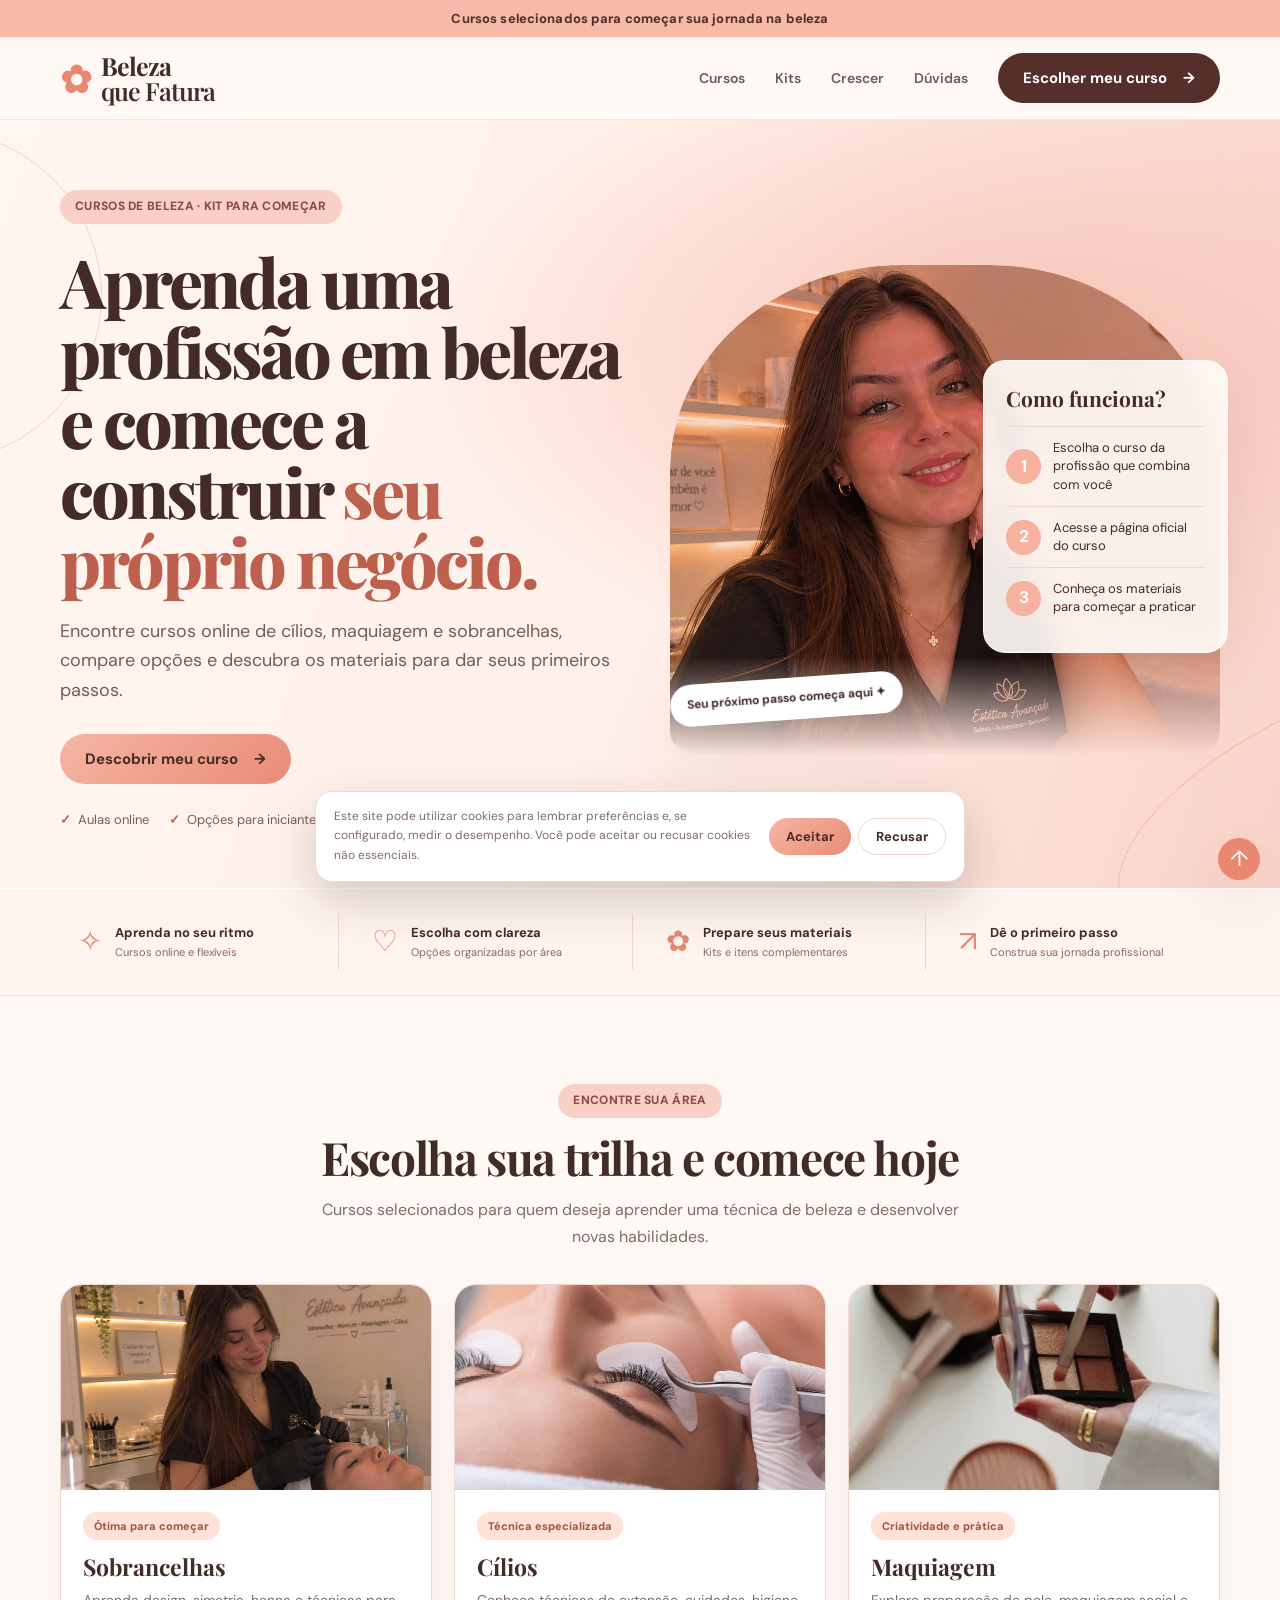
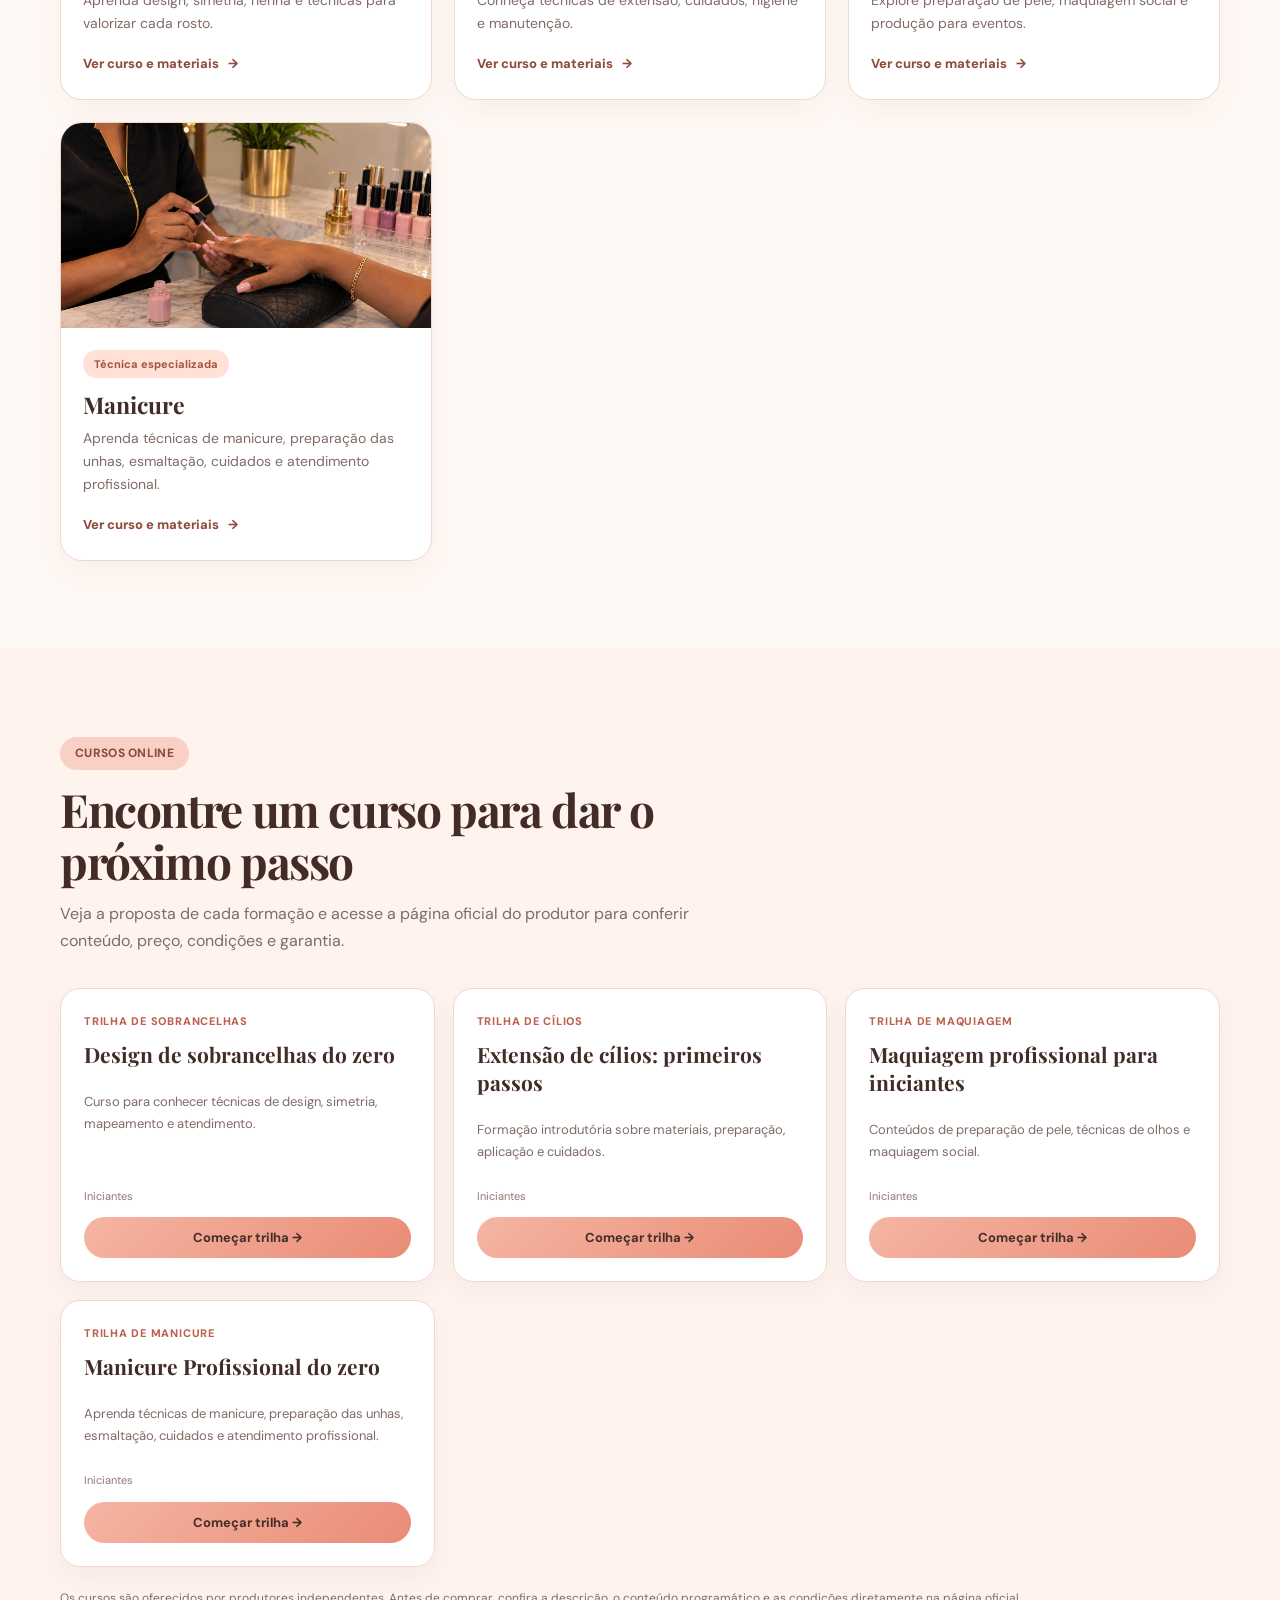
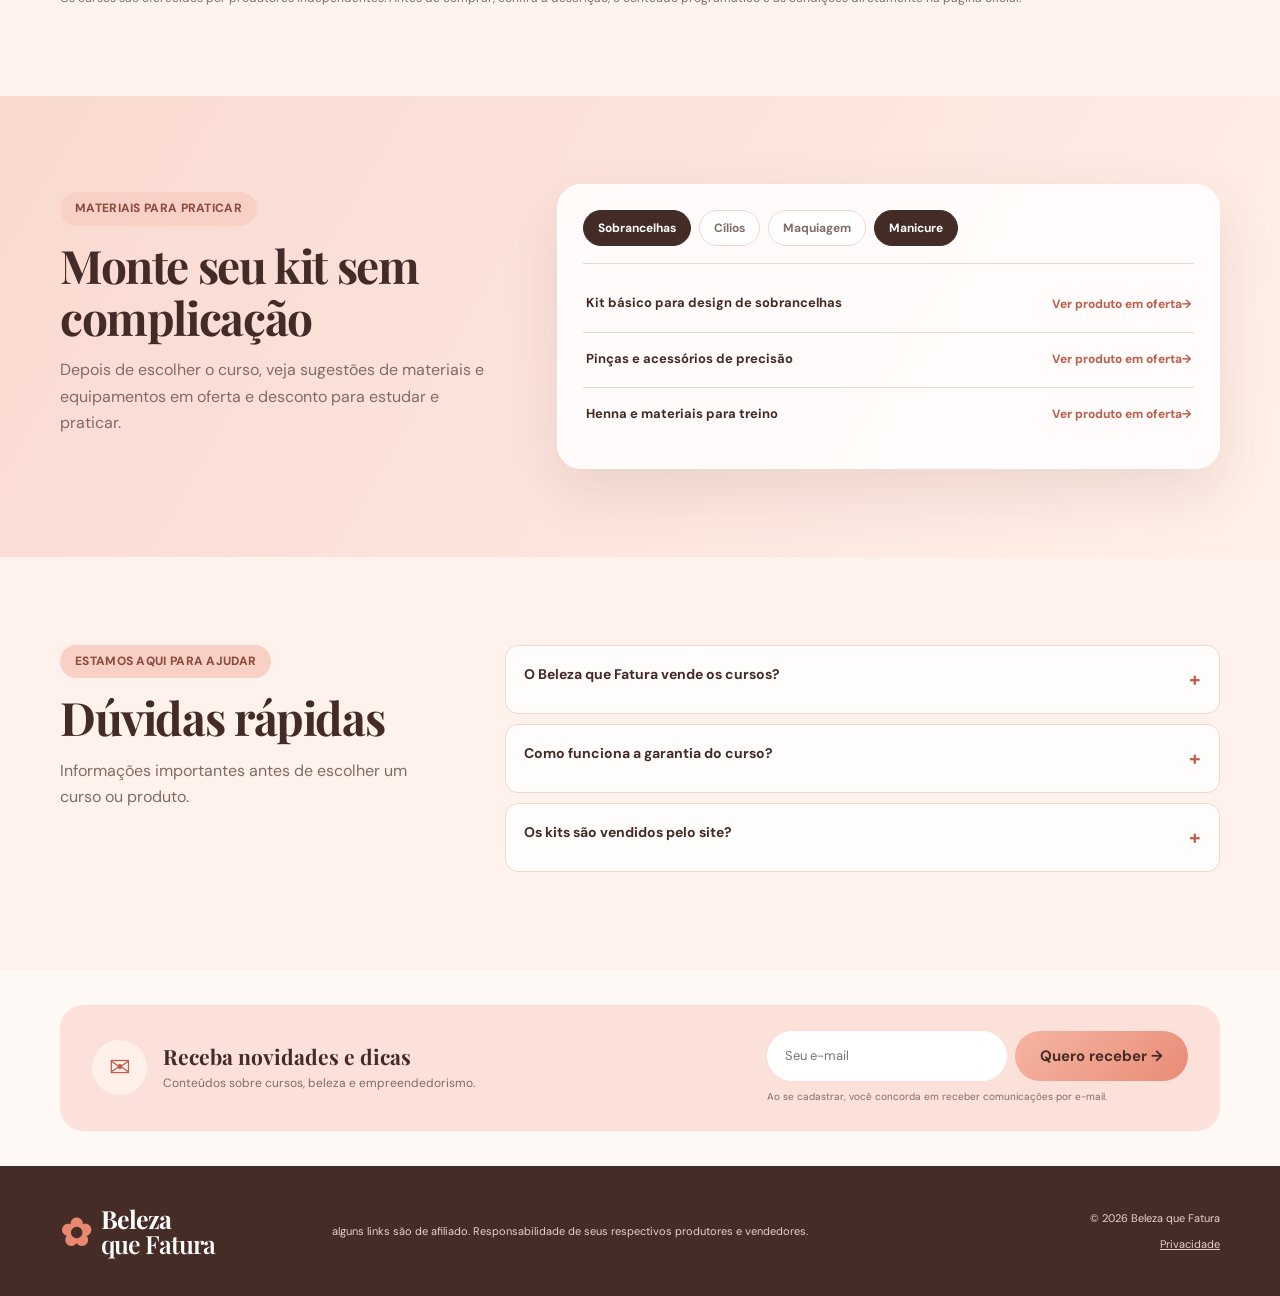
==== index.html @ 2ca70458 "add link kits" ====
<!DOCTYPE html>
<html lang="pt-BR">
<head>
  <meta charset="UTF-8">
  <meta name="viewport" content="width=device-width, initial-scale=1.0">
  <meta name="theme-color" content="#f8c4b5">
  <meta name="description" content="Encontre cursos de beleza para começar em cílios, maquiagem e sobrancelhas, além de kits e materiais para seus primeiros atendimentos.">
  <meta property="og:type" content="website">
  <meta property="og:title" content="Beleza que Fatura | Aprenda, pratique e comece">
  <meta property="og:description" content="Cursos de beleza selecionados e kits para dar os primeiros passos na profissão.">
  <title>Beleza que Fatura | Cursos e kits para começar</title>
  <link rel="preconnect" href="https://fonts.googleapis.com">
  <link rel="preconnect" href="https://fonts.gstatic.com" crossorigin>
  <link href="https://fonts.googleapis.com/css2?family=DM+Sans:wght@400;500;600;700;800&family=Playfair+Display:wght@600;700;800&display=swap" rel="stylesheet">
  <link rel="stylesheet" href="style.css">
</head>
<body>
  <a class="skip" href="#conteudo">Pular para o conteúdo</a>
  <div class="promo" id="promo">Cursos selecionados para começar sua jornada na beleza</div>

  <header class="header" id="header">
    <div class="container nav-wrap">
      <a class="brand" href="#inicio" aria-label="Beleza que Fatura - início">
        <span class="brand-mark" aria-hidden="true">✿</span>
        <span>Beleza <b>que Fatura</b></span>
      </a>
      <button class="menu-toggle" id="menuToggle" aria-expanded="false" aria-controls="nav" type="button">Menu</button>
      <nav class="nav" id="nav">
        <a href="#trilhas">Cursos</a>
        <a href="#kits">Kits</a>
        <a href="#crescer">Crescer</a>
        <a href="#faq">Dúvidas</a>
        <a class="button button-dark nav-cta" href="#trilhas">Escolher meu curso <span>→</span></a>
      </nav>
    </div>
  </header>

  <main id="conteudo">
    <section class="hero" id="inicio">
      <div class="hero-deco deco-one"></div><div class="hero-deco deco-two"></div>
      <div class="container hero-grid">
        <div class="hero-copy">
          <span class="eyebrow">Cursos de beleza · Kit para começar</span>
          <h1>Aprenda uma profissão em beleza e comece a construir <em>seu próprio negócio.</em></h1>
          <p class="hero-text">Encontre cursos online de cílios, maquiagem e sobrancelhas, compare opções e descubra os materiais para dar seus primeiros passos.</p>
          <div class="hero-actions"><a class="button button-primary" href="#trilhas">Descobrir meu curso <span>→</span></a></div>
          <ul class="hero-points"><li>Aulas online</li><li>Opções para iniciantes</li><li>Cursos e kits em um só lugar</li></ul>
        </div>
        <div class="hero-visual">
          <img src="img/model-marii.png" alt="Profissional de beleza segurando pincéis de maquiagem" class="hero-photo">
          <div class="how-card">
            <h2>Como funciona?</h2>
            <div class="how-row"><b>1</b><span>Escolha o curso da profissão que combina com você</span></div>
            <div class="how-row"><b>2</b><span>Acesse a página oficial do curso</span></div>
            <div class="how-row"><b>3</b><span>Conheça os materiais para começar a praticar</span></div>
          </div>
          <span class="floating-label">Seu próximo passo começa aqui ✦</span>
        </div>
      </div>
    </section>

    <section class="benefit-strip">
      <div class="container benefit-grid">
        <div><span class="benefit-icon">✧</span><p><b>Aprenda no seu ritmo</b><small>Cursos online e flexíveis</small></p></div>
        <div><span class="benefit-icon">♡</span><p><b>Escolha com clareza</b><small>Opções organizadas por área</small></p></div>
        <div><span class="benefit-icon">✿</span><p><b>Prepare seus materiais</b><small>Kits e itens complementares</small></p></div>
        <div><span class="benefit-icon">↗</span><p><b>Dê o primeiro passo</b><small>Construa sua jornada profissional</small></p></div>
      </div>
    </section>

    <section class="tracks section" id="trilhas">
      <div class="container">
        <div class="section-heading centered"><span class="eyebrow">Encontre sua área</span><h2>Escolha sua trilha e comece hoje</h2><p>Cursos selecionados para quem deseja aprender uma técnica de beleza e desenvolver novas habilidades.</p></div>
        <div class="track-grid">
          <article class="track-card"><img src="img/marisobran.png" alt="Detalhe de sobrancelha bem definida"><div class="track-content"><span class="tag">Ótima para começar</span><h3>Sobrancelhas</h3><p>Aprenda design, simetria, henna e técnicas para valorizar cada rosto.</p><a href="#curso-sobrancelhas" class="text-link">Ver curso e materiais <span>→</span></a></div></article>
          <article class="track-card"><img src="img/cilioss.jpg" alt="Detalhe de cílios com extensão"><div class="track-content"><span class="tag">Técnica especializada</span><h3>Cílios</h3><p>Conheça técnicas de extensão, cuidados, higiene e manutenção.</p><a href="#curso-cilios" class="text-link">Ver curso e materiais <span>→</span></a></div></article>
          <article class="track-card"><img src="img/makeup.jpg" alt="Pincel de maquiagem em uso"><div class="track-content"><span class="tag">Criatividade e prática</span><h3>Maquiagem</h3><p>Explore preparação de pele, maquiagem social e produção para eventos.</p><a href="#curso-maquiagem" class="text-link">Ver curso e materiais <span>→</span></a></div></article>
          <article class="track-card"><img src="img/manicure.png" alt="Detalhe de unha com esmalte"><div class="track-content"><span class="tag">Técnica especializada</span><h3>Manicure</h3><p>Aprenda técnicas de manicure, preparação das unhas, esmaltação, cuidados e atendimento profissional.</p><a href="#curso-manicure" class="text-link">Ver curso e materiais <span>→</span></a></div></article>
        </div>
      </div>
    </section>

    <section class="courses section" id="cursos-recomendados">
      <div class="container">
        <div class="section-heading"><span class="eyebrow">Cursos online</span><h2>Encontre um curso para dar o próximo passo</h2><p>Veja a proposta de cada formação e acesse a página oficial do produtor para conferir conteúdo, preço, condições e garantia.</p></div>
        <div class="course-list" id="courseList"></div>
        <p class="disclaimer">Os cursos são oferecidos por produtores independentes. Antes de comprar, confira a descrição, o conteúdo programático e as condições diretamente na página oficial.</p>
      </div>
    </section>

    <section class="kits section" id="kits">
      <div class="container kits-layout">
        <div class="kits-intro"><span class="eyebrow">Materiais para praticar</span><h2>Monte seu kit sem complicação</h2><p>Depois de escolher o curso, veja sugestões de materiais e equipamentos em oferta e desconto para estudar e praticar.</p><div class="store-pills"></div></div>
        <div class="kit-panel"><div class="kit-tabs" role="tablist" aria-label="Escolha a área do kit"><button class="kit-tab active" data-kit="sobrancelhas" role="tab" aria-selected="true">Sobrancelhas</button><button class="kit-tab" data-kit="cilios" role="tab" aria-selected="false">Cílios</button><button class="kit-tab" data-kit="maquiagem" role="tab" aria-selected="false">Maquiagem</button>
        <button class="kit-tab active" data-kit="manicure" role="tab" aria-selected="true">Manicure</button>
        </div><div id="kitItems" class="kit-items"></div></div>
      </div>
    </section>

    


    <section class="faq section" id="faq">
      <div class="container faq-layout"><div><span class="eyebrow">Estamos aqui para ajudar</span><h2>Dúvidas rápidas</h2><p>Informações importantes antes de escolher um curso ou produto.</p></div><div class="faq-list">
        <details><summary>O Beleza que Fatura vende os cursos?</summary><p>Não. O site apresenta e recomenda cursos oferecidos por produtores independentes. Ao clicar em um curso, você será direcionada à página oficial de venda, como a Hotmart, quando esse for o canal utilizado pelo produtor.</p></details>
        <details><summary>Como funciona a garantia do curso?</summary><p>O prazo e as regras de reembolso devem ser conferidos na página oficial de cada curso, antes da compra. Não presumimos que todos os produtores ofereçam as mesmas condições.</p></details>
        <details><summary>Os kits são vendidos pelo site?</summary><p>Não. As sugestões de materiais direcionam para lojas e vendedores externos. Confira avaliações, descrição, frete e política de devolução antes de finalizar a compra.</p></details>
      </div></div>
    </section>

    <section class="newsletter section">
      <div class="container newsletter-box"><div><span class="newsletter-icon">✉</span><div><h2>Receba novidades e dicas</h2><p>Conteúdos sobre cursos, beleza e empreendedorismo.</p></div></div><form id="newsletterForm"><label class="sr-only" for="email">Seu e-mail</label><input id="email" type="email" placeholder="Seu e-mail" required><button class="button button-primary" type="submit">Quero receber →</button><small id="newsletterMessage">Ao se cadastrar, você concorda em receber comunicações por e-mail.</small></form></div>
    </section>
  </main>

  <footer class="footer"><div class="container footer-grid"><a class="brand footer-brand" href="#inicio"><span class="brand-mark">✿</span><span>Beleza <b>que Fatura</b></span></a><p>alguns links são de afiliado. Responsabilidade de seus respectivos produtores e vendedores.</p><div class="footer-meta"><span>© <span id="year"></span> Beleza que Fatura</span><a href="#privacidade" id="privacyLink">Privacidade</a></div></div></footer>

  <div class="cookie-banner" id="cookieBanner" hidden><p>Este site pode utilizar cookies para lembrar preferências e, se configurado, medir o desempenho. Você pode aceitar ou recusar cookies não essenciais.</p><div><button id="acceptCookies" class="button button-primary small">Aceitar</button><button id="rejectCookies" class="button button-outline small">Recusar</button></div></div>
  <a class="back-top" href="#inicio" aria-label="Voltar ao topo">↑</a>
  <script src="script.js"></script>
</body>
</html>
---- style.css ----
:root{--peach:#f6b6a5;--coral:#e98770;--coral-dark:#bd604d;--cream:#fff9f5;--blush:#ffede7;--blush-2:#fbe0d8;--ink:#432b27;--muted:#806c66;--line:#f0d8cf;--white:#fff;--shadow:0 22px 55px rgba(119,66,52,.12);--radius:24px}*{box-sizing:border-box}html{scroll-behavior:smooth;scroll-padding-top:90px}body{margin:0;background:var(--cream);color:var(--ink);font:16px/1.65 'DM Sans',sans-serif;overflow-x:hidden}a{color:inherit;text-decoration:none}img{display:block;max-width:100%}.container{width:min(1160px,calc(100% - 44px));margin:auto}.skip{position:absolute;left:-9999px;top:8px;background:var(--ink);color:#fff;padding:10px;z-index:100}.skip:focus{left:10px}.promo{text-align:center;background:#f7b9a8;color:#4d3029;padding:8px 16px;font-size:13px;font-weight:700;letter-spacing:.01em}.header{position:sticky;top:0;z-index:30;background:rgba(255,249,245,.92);backdrop-filter:blur(16px);border-bottom:1px solid rgba(240,216,207,.65)}.nav-wrap{height:82px;display:flex;align-items:center;justify-content:space-between;gap:24px}.brand{display:flex;align-items:center;gap:10px;font:700 25px/1 'Playfair Display',serif;letter-spacing:-.04em}.brand b{display:block;font-weight:600}.brand-mark{font-size:38px;color:var(--coral);line-height:1}.nav{display:flex;align-items:center;gap:30px}.nav>a:not(.button){font-size:14px;color:#6e5a54;font-weight:600}.nav>a:not(.button):hover,.text-link:hover{color:var(--coral-dark)}.menu-toggle{display:none;border:1px solid var(--line);background:#fff;border-radius:999px;padding:9px 17px;color:var(--ink);font:700 14px 'DM Sans'}.button{display:inline-flex;align-items:center;justify-content:center;gap:16px;border:0;border-radius:999px;padding:15px 25px;font:700 15px 'DM Sans';cursor:pointer;transition:.2s}.button:hover{transform:translateY(-2px);box-shadow:0 12px 25px rgba(117,62,47,.16)}.button-primary{background:linear-gradient(135deg,#f5b5a3,#e98c76);color:#452c26}.button-dark{background:#552f29;color:white}.button-outline{background:#fff;border:1px solid var(--line);color:var(--ink)}.button.small{padding:9px 17px;font-size:13px}.hero{position:relative;isolation:isolate;overflow:hidden;padding:70px 0 58px;background:radial-gradient(ellipse at 80% 30%,#f7c4b7 0,transparent 43%),linear-gradient(110deg,#fff6f1 0%,#fff0ea 52%,#f9d2c8 100%)}.hero:before,.hero:after{content:'';position:absolute;border:1px solid rgba(232,135,112,.35);border-radius:50%;z-index:-1}.hero:before{width:330px;height:330px;left:-230px;top:10px}.hero:after{width:420px;height:170px;right:-240px;bottom:0;transform:rotate(-28deg)}.hero-grid{display:grid;grid-template-columns:1.02fr .98fr;gap:38px;align-items:center}.hero-copy{position:relative;z-index:2}.eyebrow{display:inline-flex;align-items:center;border-radius:999px;background:#f9d0c5;color:#8b4c3e;padding:7px 15px;font-size:12px;font-weight:800;letter-spacing:.025em;text-transform:uppercase}.hero h1{font:800 clamp(42px,5.3vw,68px)/1.03 'Playfair Display',serif;letter-spacing:-.045em;margin:23px 0 20px;max-width:670px}.hero h1 em{font-style:normal;color:var(--coral-dark)}.hero-text{max-width:560px;color:#735e57;font-size:18px;line-height:1.65;margin-bottom:28px}.hero-actions{display:flex;gap:12px;flex-wrap:wrap}.hero-points{display:flex;gap:10px 20px;flex-wrap:wrap;list-style:none;padding:0;margin:25px 0 0;color:#775f57;font-size:13px}.hero-points li:before{content:'✓';color:var(--coral-dark);font-weight:800;margin-right:7px}.hero-visual{position:relative;min-height:490px;display:flex;align-items:center;justify-content:center}.hero-photo{width:min(100%,570px);height:490px;object-fit:cover;object-position:center 25%;border-radius:42% 42% 24px 24px;mix-blend-mode:multiply;filter:saturate(.94);mask-image:linear-gradient(to bottom,#000 80%,transparent 100%)}.how-card{position:absolute;right:-8px;top:95px;width:245px;padding:23px 22px;background:rgba(255,250,247,.92);border:1px solid rgba(255,255,255,.8);border-radius:22px;box-shadow:var(--shadow);backdrop-filter:blur(10px)}.how-card h2{font:700 21px 'Playfair Display';margin:0 0 14px}.how-row{display:flex;align-items:center;gap:12px;padding:12px 0;border-top:1px solid var(--line);font-size:13px;line-height:1.4}.how-row b{width:35px;height:35px;flex:none;border-radius:50%;display:grid;place-items:center;background:#f6b19f;color:white;font-size:17px}.floating-label{position:absolute;left:0;bottom:35px;background:white;border-radius:999px;padding:11px 17px;font-size:12px;font-weight:700;box-shadow:var(--shadow);transform:rotate(-4deg)}.benefit-strip{background:#fff4ef;border-bottom:1px solid var(--line);border-top:1px solid white}.benefit-grid{display:grid;grid-template-columns:repeat(4,1fr);padding:25px 0;gap:15px}.benefit-grid>div{display:flex;align-items:center;gap:13px;border-right:1px solid var(--line);padding:4px 18px}.benefit-grid>div:last-child{border:0}.benefit-icon{font-size:29px;color:var(--coral)}.benefit-grid p{margin:0;line-height:1.35}.benefit-grid b,.benefit-grid small{display:block}.benefit-grid b{font-size:13px}.benefit-grid small{font-size:11px;color:var(--muted);margin-top:4px}.section{padding:88px 0}.section-heading{max-width:680px;margin-bottom:34px}.section-heading.centered{text-align:center;margin-left:auto;margin-right:auto}.section-heading h2,.grow-copy h2,.kits-intro h2,.faq-layout h2{font:700 clamp(31px,4vw,46px)/1.12 'Playfair Display';letter-spacing:-.03em;margin:14px 0}.section-heading p,.grow-copy p,.kits-intro p,.faq-layout>div>p{color:var(--muted);margin:0}.track-grid{display:grid;grid-template-columns:repeat(3,1fr);gap:22px}.track-card{overflow:hidden;background:#fff;border:1px solid var(--line);border-radius:22px;box-shadow:0 12px 32px rgba(123,69,54,.06);transition:.25s}.track-card:hover{transform:translateY(-6px);box-shadow:var(--shadow)}.track-card>img{width:100%;height:205px;object-fit:cover}.track-content{padding:22px}.tag{display:inline-block;border-radius:999px;background:#ffe1d8;color:#a45643;padding:5px 11px;font-size:11px;font-weight:800}.track-content h3,.grow-card h3{font:700 23px 'Playfair Display';margin:11px 0 7px}.track-content p,.grow-card p{font-size:14px;color:var(--muted);margin:0 0 15px}.text-link{font-size:13px;font-weight:800;color:#8f4b3c}.text-link span{margin-left:6px}.courses{background:#fff3ee}.course-list{display:grid;grid-template-columns:repeat(3,1fr);gap:18px}.course-card{background:white;border:1px solid var(--line);border-radius:20px;padding:23px;display:flex;flex-direction:column;min-height:255px;box-shadow:0 10px 25px rgba(123,69,54,.05)}.course-card .course-area{font-size:11px;font-weight:800;text-transform:uppercase;letter-spacing:.07em;color:var(--coral-dark)}.course-card h3{font:700 21px 'Playfair Display';margin:10px 0}.course-card p{color:var(--muted);font-size:13px;flex:1}.course-card .course-meta{font-size:11px;color:#8d7770;margin:12px 0}.course-card .button{width:100%;padding:12px;font-size:13px}.disclaimer{font-size:12px;color:var(--muted);margin:22px 0 0}.kits{background:linear-gradient(120deg,#f9d9d0,#fff0e9)}.kits-layout{display:grid;grid-template-columns:.8fr 1.2fr;gap:55px;align-items:center}.kits-intro .store-pills{display:flex;gap:9px;flex-wrap:wrap;margin-top:24px}.store-pills span{background:#fff;border:1px solid var(--line);padding:8px 14px;border-radius:999px;font-size:12px;font-weight:800}.kit-panel{background:rgba(255,255,255,.85);border:1px solid white;border-radius:24px;padding:25px;box-shadow:var(--shadow)}.kit-tabs{display:flex;gap:8px;flex-wrap:wrap;border-bottom:1px solid var(--line);padding-bottom:17px}.kit-tab{border:1px solid var(--line);border-radius:999px;padding:9px 14px;background:white;font:700 12px 'DM Sans';color:var(--muted);cursor:pointer}.kit-tab.active{background:var(--ink);color:white;border-color:var(--ink)}.kit-items{padding-top:13px}.kit-item{display:flex;justify-content:space-between;align-items:center;gap:15px;padding:15px 3px;border-bottom:1px solid var(--line)}.kit-item:last-child{border-bottom:0}.kit-item b,.kit-item small{display:block}.kit-item b{font-size:13px}.kit-item small{font-size:11px;color:var(--muted);margin-top:3px}.kit-item a{flex:none;font-size:12px;font-weight:800;color:var(--coral-dark)}.grow{background:#fffaf7}.grow-layout{display:grid;grid-template-columns:.75fr 1.25fr;gap:50px;align-items:center}.grow-copy .button{margin-top:25px}.grow-grid{display:grid;grid-template-columns:repeat(3,1fr);gap:14px}.grow-card{background:#fff;border:1px solid var(--line);border-radius:18px;overflow:hidden}.grow-card img{width:100%;height:125px;object-fit:cover}.grow-card>div{padding:15px}.grow-card h3{font-size:17px}.grow-card p{font-size:12px;margin:0}.faq{background:#fff1eb}.faq-layout{display:grid;grid-template-columns:.7fr 1.3fr;gap:60px}.faq-list details{background:rgba(255,255,255,.85);border:1px solid var(--line);border-radius:13px;margin-bottom:10px;padding:0 18px}.faq-list summary{list-style:none;cursor:pointer;padding:17px 0;font-size:14px;font-weight:700;display:flex;justify-content:space-between;gap:15px}.faq-list summary::-webkit-details-marker{display:none}.faq-list summary:after{content:'+';font-size:20px;color:var(--coral-dark)}.faq-list details[open] summary:after{content:'−'}.faq-list details p{color:var(--muted);font-size:13px;padding:0 0 17px;margin:0}.newsletter{padding:35px 0}.newsletter-box{background:#fbe1d9;border-radius:24px;padding:26px 32px;display:flex;justify-content:space-between;align-items:center;gap:25px}.newsletter-box>div{display:flex;align-items:center;gap:16px}.newsletter-icon{width:55px;height:55px;border-radius:50%;background:#fff0e9;display:grid;place-items:center;font-size:26px;color:var(--coral-dark)}.newsletter h2{font:700 21px 'Playfair Display';margin:0}.newsletter p{font-size:12px;color:var(--muted);margin:4px 0 0}.newsletter form{display:grid;grid-template-columns:minmax(160px,240px) auto;gap:8px}.newsletter input{border:1px solid white;border-radius:999px;padding:13px 17px;font:13px 'DM Sans';min-width:0}.newsletter form small{grid-column:1/-1;color:var(--muted);font-size:10px}.footer{background:#452c27;color:#f9e9e2;padding:40px 0}.footer-grid{display:grid;grid-template-columns:.65fr 1.6fr .7fr;gap:30px;align-items:center}.footer-brand{color:white}.footer-grid>p{font-size:11px;line-height:1.7;color:#e8d3cb}.footer-meta{display:flex;flex-direction:column;gap:8px;font-size:11px;color:#e8d3cb;text-align:right}.footer-meta a{text-decoration:underline}.cookie-banner{position:fixed;z-index:60;left:18px;right:18px;bottom:18px;max-width:650px;margin:auto;background:white;border:1px solid var(--line);border-radius:17px;padding:15px 18px;box-shadow:0 18px 50px rgba(49,28,22,.2);display:flex;align-items:center;gap:18px}.cookie-banner[hidden]{display:none}.cookie-banner p{font-size:12px;color:var(--muted);margin:0;flex:1}.cookie-banner>div{display:flex;gap:7px}.back-top{position:fixed;right:20px;bottom:20px;width:42px;height:42px;border-radius:50%;display:grid;place-items:center;background:var(--coral);color:white;font-size:22px;box-shadow:var(--shadow)}.sr-only{position:absolute;width:1px;height:1px;padding:0;margin:-1px;overflow:hidden;clip:rect(0,0,0,0);white-space:nowrap;border:0}
@media(max-width:900px){.hero-grid{grid-template-columns:1fr 1fr;gap:10px}.hero h1{font-size:clamp(38px,5vw,54px)}.hero-visual{min-height:430px}.hero-photo{height:430px}.how-card{right:-12px;width:205px;padding:17px}.how-card h2{font-size:18px}.benefit-grid{grid-template-columns:repeat(2,1fr)}.benefit-grid>div:nth-child(2){border:0}.kits-layout,.grow-layout{grid-template-columns:1fr;gap:30px}.faq-layout{gap:30px}.newsletter-box{align-items:flex-start;flex-direction:column}.newsletter form{width:100%}}
@media(max-width:650px){.container{width:min(100% - 30px,520px)}.nav-wrap{height:70px}.brand{font-size:22px}.brand-mark{font-size:32px}.menu-toggle{display:block}.nav{display:none;position:absolute;left:0;right:0;top:100%;padding:15px 22px 22px;background:var(--cream);border-bottom:1px solid var(--line);flex-direction:column;align-items:stretch;gap:16px}.nav.open{display:flex}.nav .button{text-align:center}.hero{padding:42px 0 30px}.hero-grid{grid-template-columns:1fr}.hero h1{font-size:43px;margin-top:17px}.hero-text{font-size:15px}.hero-visual{min-height:360px;margin-top:8px}.hero-photo{height:360px;width:100%;max-width:390px}.how-card{right:0;top:30px;width:185px;padding:14px}.how-card h2{font-size:16px}.how-row{font-size:11px;padding:8px 0}.how-row b{width:28px;height:28px}.floating-label{bottom:8px;left:4px}.hero-points{font-size:11px;gap:8px 13px}.benefit-grid{padding:16px 0;gap:12px}.benefit-grid>div{padding:4px 5px;gap:8px}.benefit-grid b{font-size:11px}.benefit-grid small{font-size:10px}.benefit-icon{font-size:23px}.section{padding:60px 0}.section-heading.centered{text-align:left}.track-grid,.course-list{grid-template-columns:1fr}.track-card{display:grid;grid-template-columns:115px 1fr}.track-card>img{height:100%;min-height:190px}.track-content{padding:15px}.track-content h3{font-size:19px}.track-content p{font-size:12px}.tag{font-size:9px}.course-card{min-height:0}.kits-layout{gap:22px}.kit-panel{padding:15px}.kit-tabs{gap:5px}.kit-tab{padding:8px 10px;font-size:10px}.grow-grid{grid-template-columns:1fr}.grow-card{display:grid;grid-template-columns:115px 1fr}.grow-card img{height:100%;min-height:120px}.faq-layout{grid-template-columns:1fr}.newsletter-box{padding:22px}.newsletter form{grid-template-columns:1fr}.newsletter form small{grid-column:auto}.footer-grid{grid-template-columns:1fr;gap:15px}.footer-meta{text-align:left}.cookie-banner{left:10px;right:10px;bottom:10px;display:block}.cookie-banner p{margin-bottom:10px}.cookie-banner>div{justify-content:flex-end}.back-top{right:12px;bottom:12px;width:36px;height:36px}}
@media(prefers-reduced-motion:reduce){html{scroll-behavior:auto}*,*:before,*:after{transition:none!important;animation:none!important}}
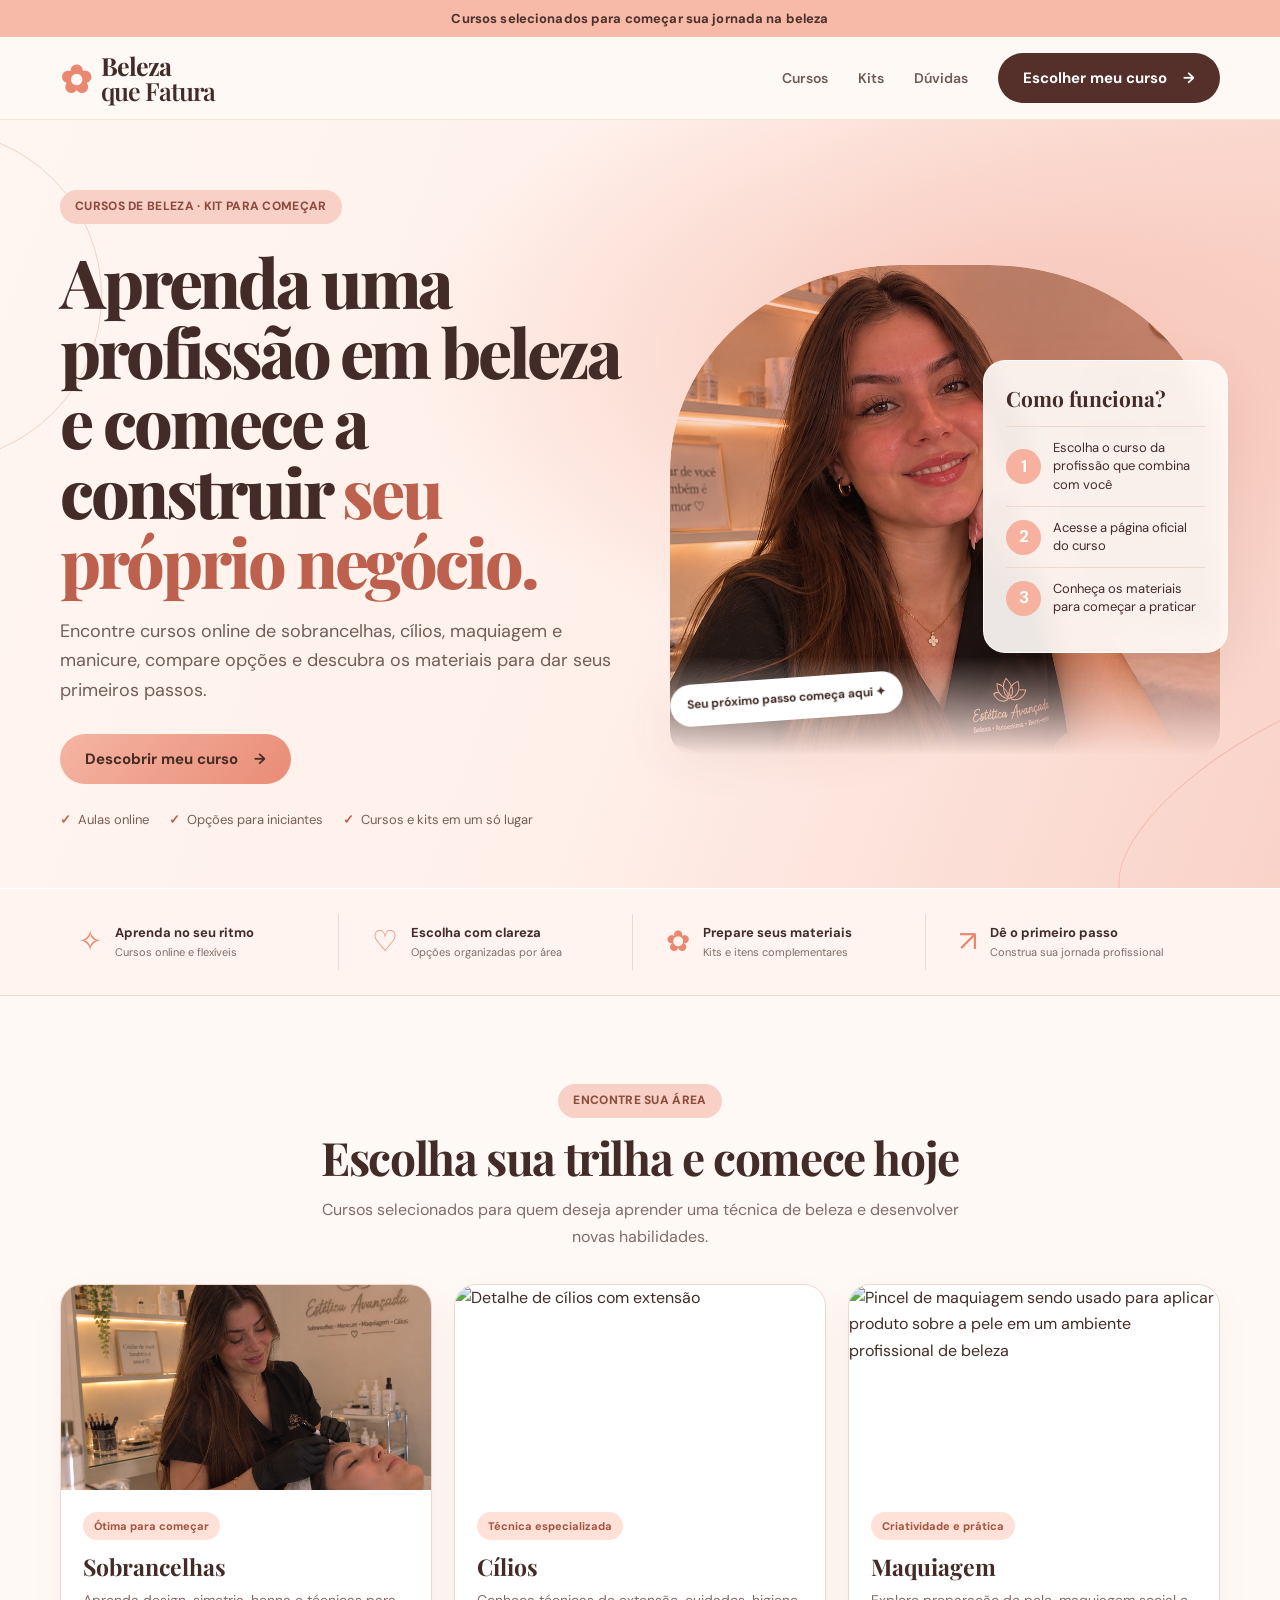
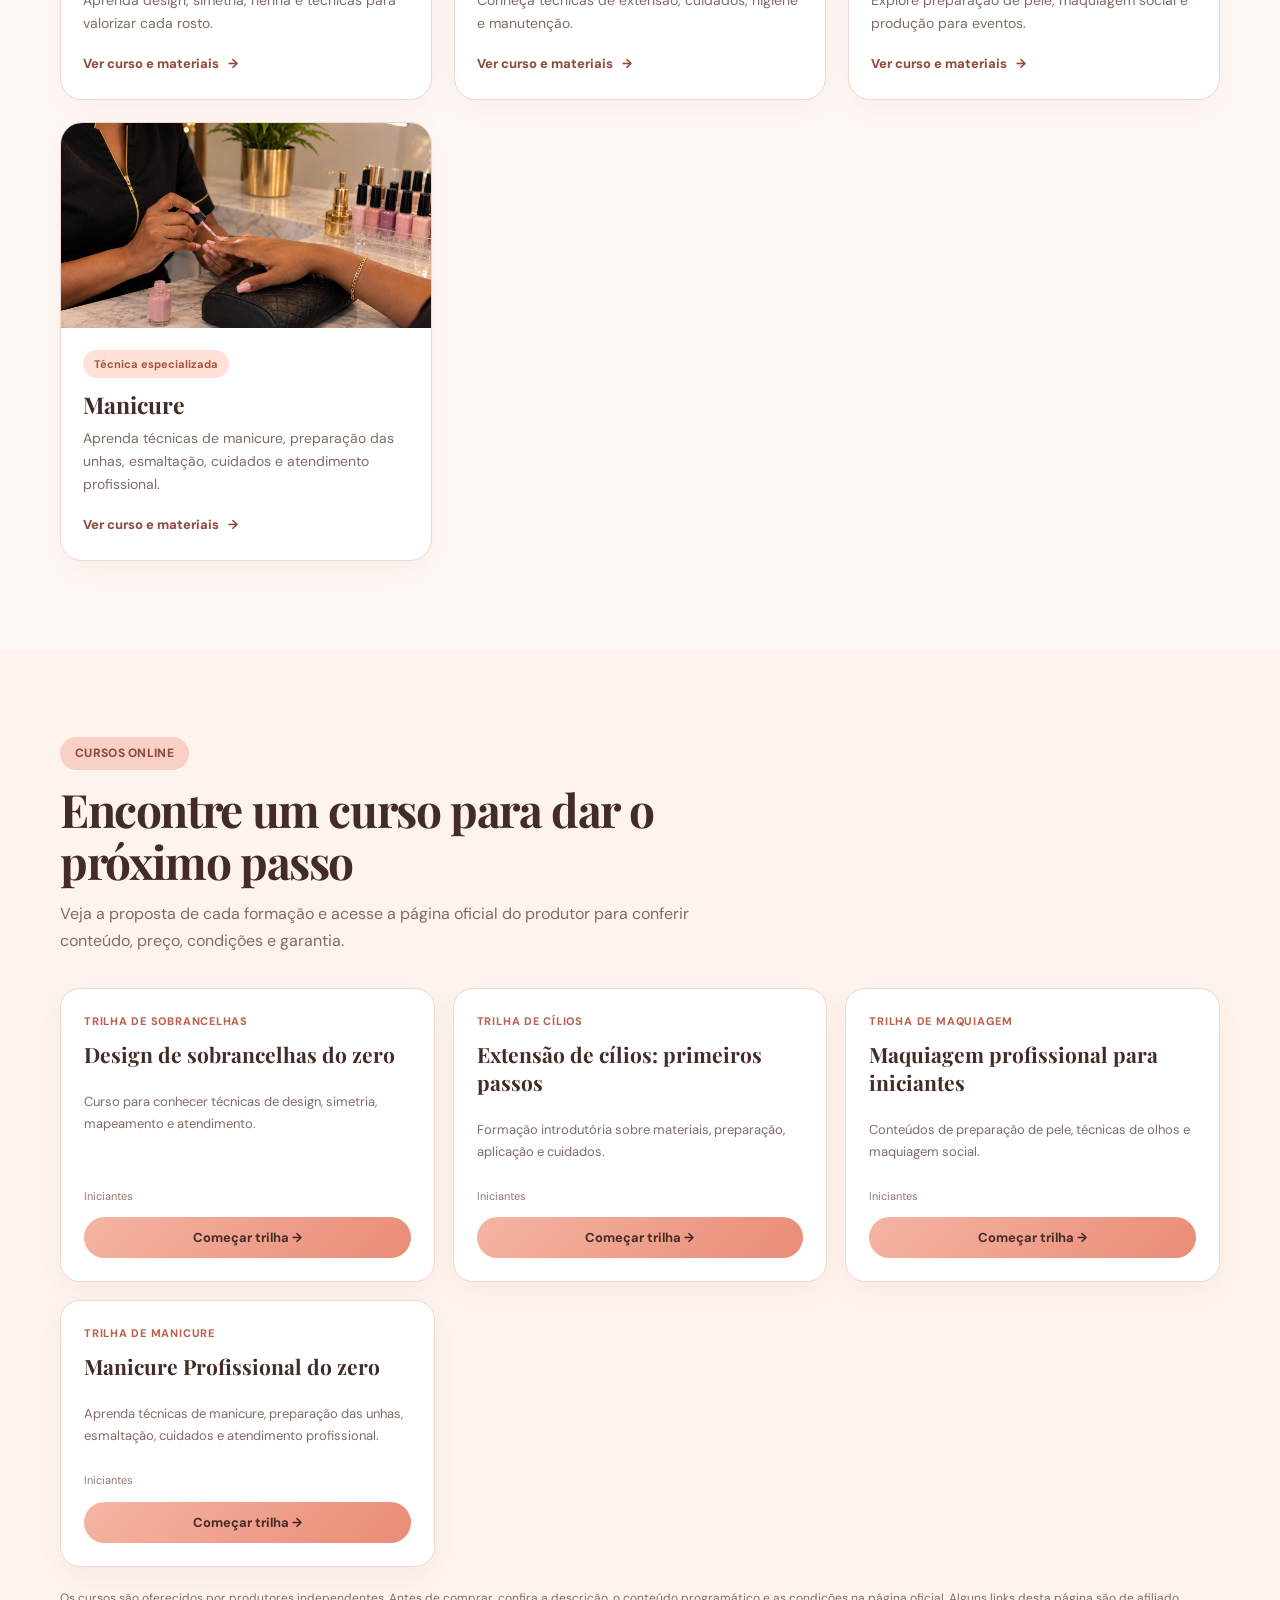
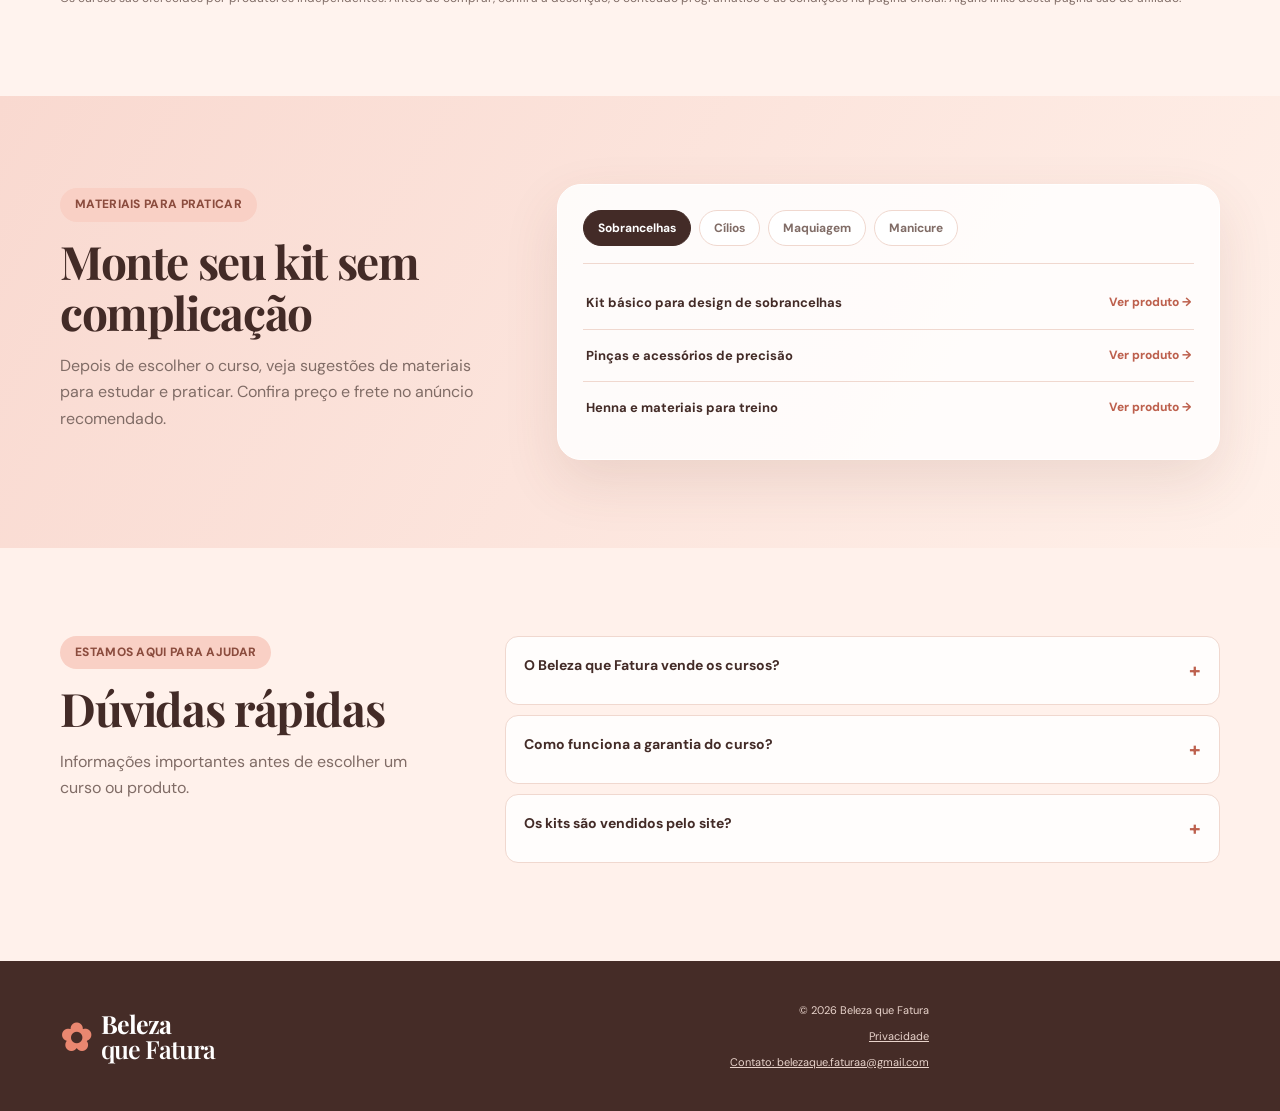
==== commit c8785d68: "editando pastas" ====
--- a/index.html
+++ b/index.html
@@ -4,10 +4,10 @@
   <meta charset="UTF-8">
   <meta name="viewport" content="width=device-width, initial-scale=1.0">
   <meta name="theme-color" content="#f8c4b5">
-  <meta name="description" content="Encontre cursos de beleza para começar em cílios, maquiagem e sobrancelhas, além de kits e materiais para seus primeiros atendimentos.">
-  <meta property="og:type" content="website">
+  <meta name="description" content="Encontre cursos de beleza para começar em sobrancelhas, cílios, maquiagem e manicure, além de kits e materiais para seus primeiros atendimentos.">
   <meta property="og:title" content="Beleza que Fatura | Aprenda, pratique e comece">
   <meta property="og:description" content="Cursos de beleza selecionados e kits para dar os primeiros passos na profissão.">
+  <link rel="icon" href="favicon.svg" type="image/svg+xml">
   <title>Beleza que Fatura | Cursos e kits para começar</title>
   <link rel="preconnect" href="https://fonts.googleapis.com">
   <link rel="preconnect" href="https://fonts.gstatic.com" crossorigin>
@@ -28,7 +28,6 @@
       <nav class="nav" id="nav">
         <a href="#trilhas">Cursos</a>
         <a href="#kits">Kits</a>
-        <a href="#crescer">Crescer</a>
         <a href="#faq">Dúvidas</a>
         <a class="button button-dark nav-cta" href="#trilhas">Escolher meu curso <span>→</span></a>
       </nav>
@@ -42,7 +41,7 @@
         <div class="hero-copy">
           <span class="eyebrow">Cursos de beleza · Kit para começar</span>
           <h1>Aprenda uma profissão em beleza e comece a construir <em>seu próprio negócio.</em></h1>
-          <p class="hero-text">Encontre cursos online de cílios, maquiagem e sobrancelhas, compare opções e descubra os materiais para dar seus primeiros passos.</p>
+          <p class="hero-text">Encontre cursos online de sobrancelhas, cílios, maquiagem e manicure, compare opções e descubra os materiais para dar seus primeiros passos.</p>
           <div class="hero-actions"><a class="button button-primary" href="#trilhas">Descobrir meu curso <span>→</span></a></div>
           <ul class="hero-points"><li>Aulas online</li><li>Opções para iniciantes</li><li>Cursos e kits em um só lugar</li></ul>
         </div>
@@ -73,8 +72,8 @@
         <div class="section-heading centered"><span class="eyebrow">Encontre sua área</span><h2>Escolha sua trilha e comece hoje</h2><p>Cursos selecionados para quem deseja aprender uma técnica de beleza e desenvolver novas habilidades.</p></div>
         <div class="track-grid">
           <article class="track-card"><img src="img/marisobran.png" alt="Detalhe de sobrancelha bem definida"><div class="track-content"><span class="tag">Ótima para começar</span><h3>Sobrancelhas</h3><p>Aprenda design, simetria, henna e técnicas para valorizar cada rosto.</p><a href="#curso-sobrancelhas" class="text-link">Ver curso e materiais <span>→</span></a></div></article>
-          <article class="track-card"><img src="img/cilioss.jpg" alt="Detalhe de cílios com extensão"><div class="track-content"><span class="tag">Técnica especializada</span><h3>Cílios</h3><p>Conheça técnicas de extensão, cuidados, higiene e manutenção.</p><a href="#curso-cilios" class="text-link">Ver curso e materiais <span>→</span></a></div></article>
-          <article class="track-card"><img src="img/makeup.jpg" alt="Pincel de maquiagem em uso"><div class="track-content"><span class="tag">Criatividade e prática</span><h3>Maquiagem</h3><p>Explore preparação de pele, maquiagem social e produção para eventos.</p><a href="#curso-maquiagem" class="text-link">Ver curso e materiais <span>→</span></a></div></article>
+          <article class="track-card"><img src="img/cilios.png" alt="Detalhe de cílios com extensão"><div class="track-content"><span class="tag">Técnica especializada</span><h3>Cílios</h3><p>Conheça técnicas de extensão, cuidados, higiene e manutenção.</p><a href="#curso-cilios" class="text-link">Ver curso e materiais <span>→</span></a></div></article>
+          <article class="track-card"><img src="img/makeup.png" alt="Pincel de maquiagem sendo usado para aplicar produto sobre a pele em um ambiente profissional de beleza"><div class="track-content"><span class="tag">Criatividade e prática</span><h3>Maquiagem</h3><p>Explore preparação de pele, maquiagem social e produção para eventos.</p><a href="#curso-maquiagem" class="text-link">Ver curso e materiais <span>→</span></a></div></article>
           <article class="track-card"><img src="img/manicure.png" alt="Detalhe de unha com esmalte"><div class="track-content"><span class="tag">Técnica especializada</span><h3>Manicure</h3><p>Aprenda técnicas de manicure, preparação das unhas, esmaltação, cuidados e atendimento profissional.</p><a href="#curso-manicure" class="text-link">Ver curso e materiais <span>→</span></a></div></article>
         </div>
       </div>
@@ -84,22 +83,20 @@
       <div class="container">
         <div class="section-heading"><span class="eyebrow">Cursos online</span><h2>Encontre um curso para dar o próximo passo</h2><p>Veja a proposta de cada formação e acesse a página oficial do produtor para conferir conteúdo, preço, condições e garantia.</p></div>
         <div class="course-list" id="courseList"></div>
-        <p class="disclaimer">Os cursos são oferecidos por produtores independentes. Antes de comprar, confira a descrição, o conteúdo programático e as condições diretamente na página oficial.</p>
+        <p class="disclaimer">Os cursos são oferecidos por produtores independentes. Antes de comprar, confira a descrição, o conteúdo programático e as condições na página oficial. Alguns links desta página são de afiliado.</p>
       </div>
     </section>
 
     <section class="kits section" id="kits">
       <div class="container kits-layout">
-        <div class="kits-intro"><span class="eyebrow">Materiais para praticar</span><h2>Monte seu kit sem complicação</h2><p>Depois de escolher o curso, veja sugestões de materiais e equipamentos em oferta e desconto para estudar e praticar.</p><div class="store-pills"></div></div>
+        <div class="kits-intro"><span class="eyebrow">Materiais para praticar</span><h2>Monte seu kit sem complicação</h2><p>Depois de escolher o curso, veja sugestões de materiais para estudar e praticar. Confira preço e frete no anúncio recomendado.</p><div class="store-pills"></div></div>
         <div class="kit-panel"><div class="kit-tabs" role="tablist" aria-label="Escolha a área do kit"><button class="kit-tab active" data-kit="sobrancelhas" role="tab" aria-selected="true">Sobrancelhas</button><button class="kit-tab" data-kit="cilios" role="tab" aria-selected="false">Cílios</button><button class="kit-tab" data-kit="maquiagem" role="tab" aria-selected="false">Maquiagem</button>
-        <button class="kit-tab active" data-kit="manicure" role="tab" aria-selected="true">Manicure</button>
+        <button class="kit-tab" data-kit="manicure" role="tab" aria-selected="false">Manicure</button>
         </div><div id="kitItems" class="kit-items"></div></div>
       </div>
     </section>
 
-    
-
-
+  
     <section class="faq section" id="faq">
       <div class="container faq-layout"><div><span class="eyebrow">Estamos aqui para ajudar</span><h2>Dúvidas rápidas</h2><p>Informações importantes antes de escolher um curso ou produto.</p></div><div class="faq-list">
         <details><summary>O Beleza que Fatura vende os cursos?</summary><p>Não. O site apresenta e recomenda cursos oferecidos por produtores independentes. Ao clicar em um curso, você será direcionada à página oficial de venda, como a Hotmart, quando esse for o canal utilizado pelo produtor.</p></details>
@@ -108,15 +105,23 @@
       </div></div>
     </section>
 
+    <!--
     <section class="newsletter section">
       <div class="container newsletter-box"><div><span class="newsletter-icon">✉</span><div><h2>Receba novidades e dicas</h2><p>Conteúdos sobre cursos, beleza e empreendedorismo.</p></div></div><form id="newsletterForm"><label class="sr-only" for="email">Seu e-mail</label><input id="email" type="email" placeholder="Seu e-mail" required><button class="button button-primary" type="submit">Quero receber →</button><small id="newsletterMessage">Ao se cadastrar, você concorda em receber comunicações por e-mail.</small></form></div>
     </section>
+  -->
   </main>
 
-  <footer class="footer"><div class="container footer-grid"><a class="brand footer-brand" href="#inicio"><span class="brand-mark">✿</span><span>Beleza <b>que Fatura</b></span></a><p>alguns links são de afiliado. Responsabilidade de seus respectivos produtores e vendedores.</p><div class="footer-meta"><span>© <span id="year"></span> Beleza que Fatura</span><a href="#privacidade" id="privacyLink">Privacidade</a></div></div></footer>
-
-  <div class="cookie-banner" id="cookieBanner" hidden><p>Este site pode utilizar cookies para lembrar preferências e, se configurado, medir o desempenho. Você pode aceitar ou recusar cookies não essenciais.</p><div><button id="acceptCookies" class="button button-primary small">Aceitar</button><button id="rejectCookies" class="button button-outline small">Recusar</button></div></div>
-  <a class="back-top" href="#inicio" aria-label="Voltar ao topo">↑</a>
-  <script src="script.js"></script>
+  <footer class="footer">
+  <div class="container footer-grid">
+    <a class="brand footer-brand" href="#inicio"><span class="brand-mark">✿</span><span>Beleza <b>que Fatura</b></span></a>
+    <div class="footer-meta">
+      <span>© <span id="year"></span> Beleza que Fatura</span>
+      <a href="privacidade.html">Privacidade</a>
+      <a href="mailto:belezaquefatura@gmail.com">Contato: belezaque.faturaa@gmail.com</a>
+    </div>
+  </div>
+</footer>
+<script src="script.js"></script>
 </body>
 </html>
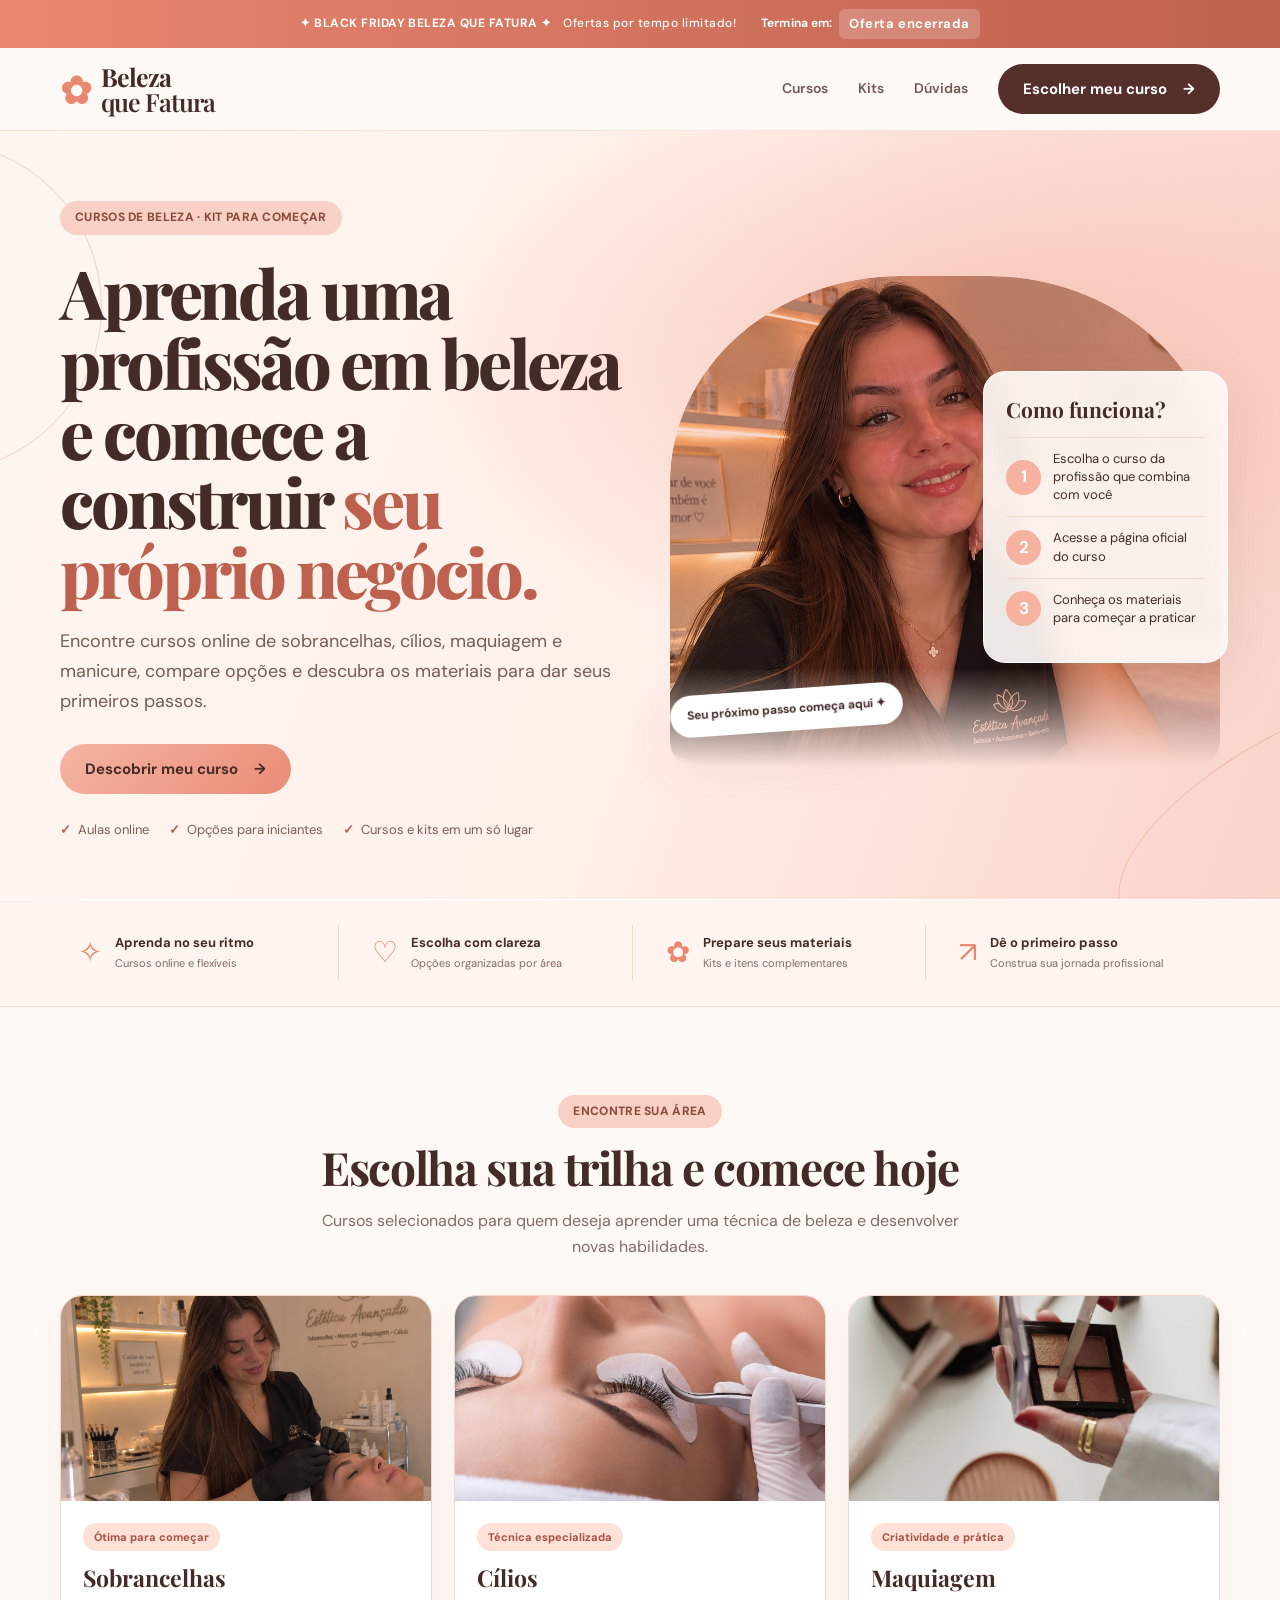
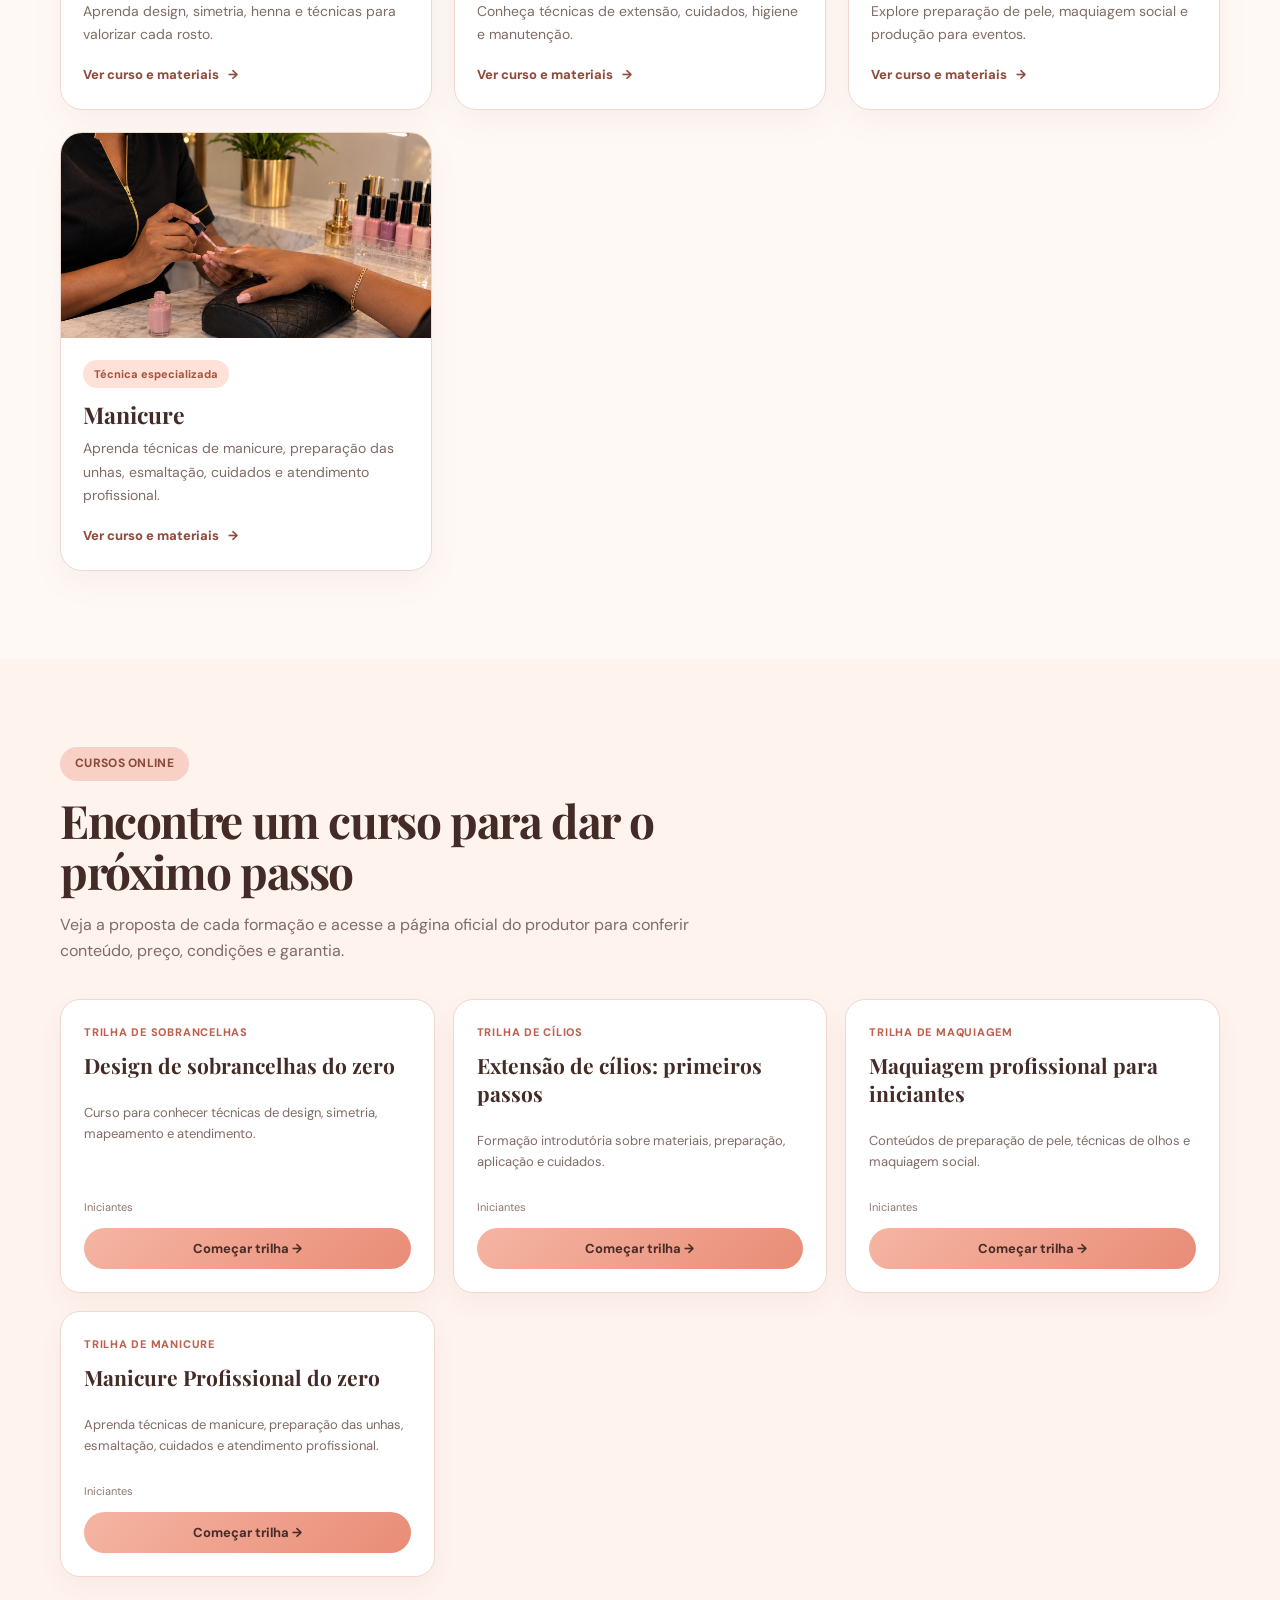
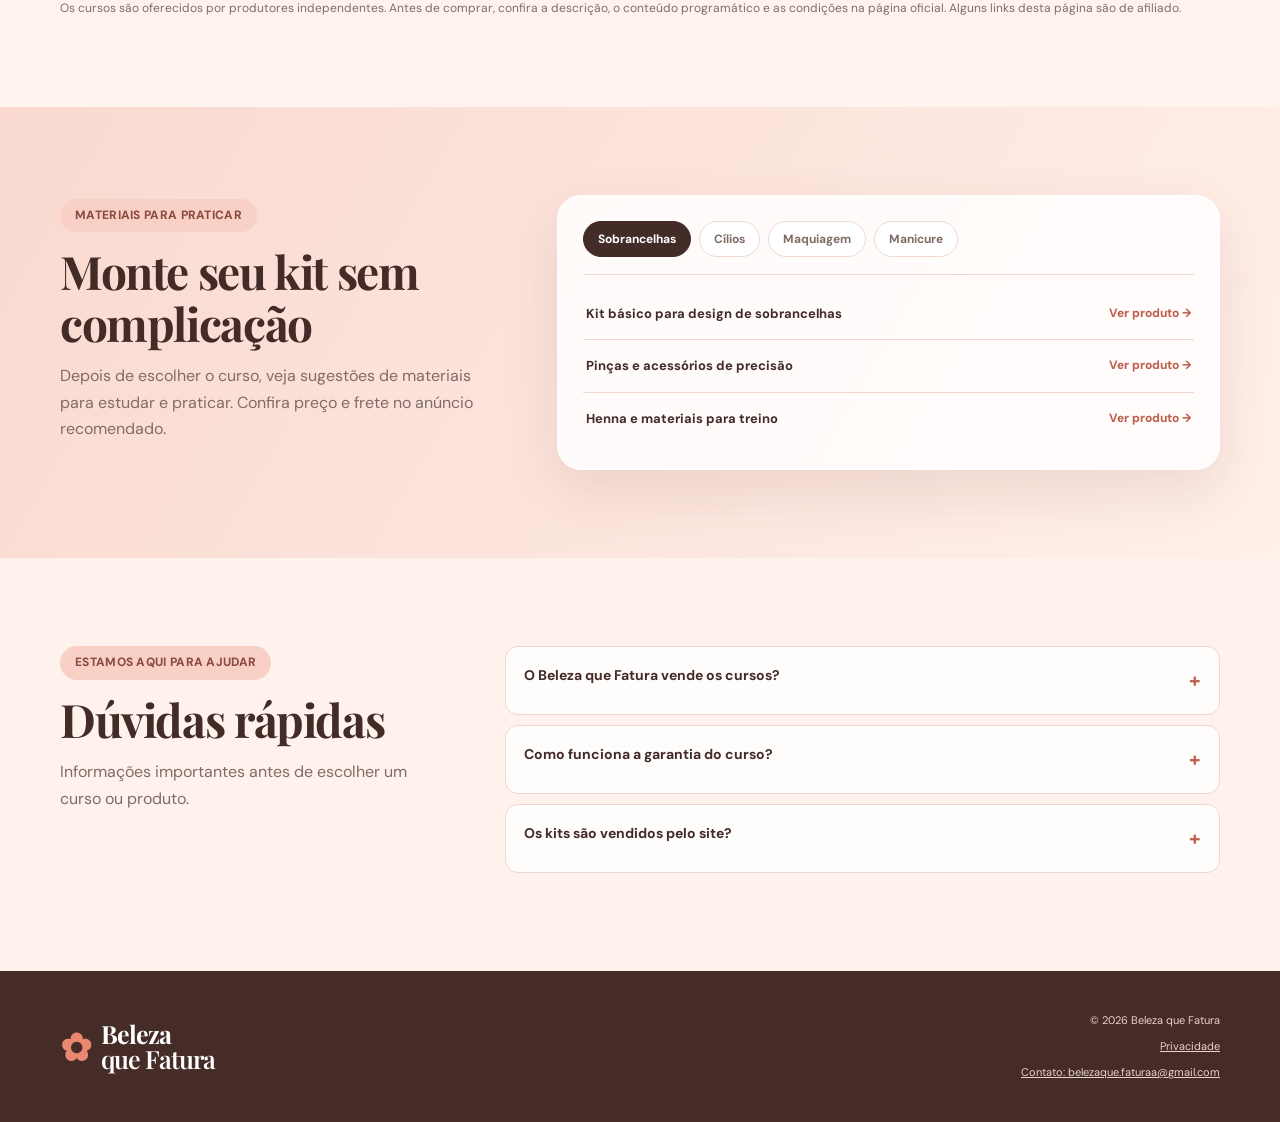
==== commit c5c71d12: "add imgs e tempo real d oferta" ====
--- a/index.html
+++ b/index.html
@@ -7,7 +7,7 @@
   <meta name="description" content="Encontre cursos de beleza para começar em sobrancelhas, cílios, maquiagem e manicure, além de kits e materiais para seus primeiros atendimentos.">
   <meta property="og:title" content="Beleza que Fatura | Aprenda, pratique e comece">
   <meta property="og:description" content="Cursos de beleza selecionados e kits para dar os primeiros passos na profissão.">
-  <link rel="icon" href="favicon.svg" type="image/svg+xml">
+  <link rel="icon" href="favicon.svg" type="img/svg+xml">
   <title>Beleza que Fatura | Cursos e kits para começar</title>
   <link rel="preconnect" href="https://fonts.googleapis.com">
   <link rel="preconnect" href="https://fonts.gstatic.com" crossorigin>
@@ -16,7 +16,18 @@
 </head>
 <body>
   <a class="skip" href="#conteudo">Pular para o conteúdo</a>
-  <div class="promo" id="promo">Cursos selecionados para começar sua jornada na beleza</div>
+
+  <div class="promo" id="promo">
+  <span class="promo-message">
+    ✦ BLACK FRIDAY BELEZA QUE FATURA ✦
+    <span>Ofertas por tempo limitado!</span>
+  </span>
+
+  <span class="promo-countdown">
+    Termina em:
+    <b id="countdown">Carregando...</b>
+  </span>
+</div>
 
   <header class="header" id="header">
     <div class="container nav-wrap">
--- a/style.css
+++ b/style.css
@@ -2,3 +2,56 @@
 @media(max-width:900px){.hero-grid{grid-template-columns:1fr 1fr;gap:10px}.hero h1{font-size:clamp(38px,5vw,54px)}.hero-visual{min-height:430px}.hero-photo{height:430px}.how-card{right:-12px;width:205px;padding:17px}.how-card h2{font-size:18px}.benefit-grid{grid-template-columns:repeat(2,1fr)}.benefit-grid>div:nth-child(2){border:0}.kits-layout,.grow-layout{grid-template-columns:1fr;gap:30px}.faq-layout{gap:30px}.newsletter-box{align-items:flex-start;flex-direction:column}.newsletter form{width:100%}}
 @media(max-width:650px){.container{width:min(100% - 30px,520px)}.nav-wrap{height:70px}.brand{font-size:22px}.brand-mark{font-size:32px}.menu-toggle{display:block}.nav{display:none;position:absolute;left:0;right:0;top:100%;padding:15px 22px 22px;background:var(--cream);border-bottom:1px solid var(--line);flex-direction:column;align-items:stretch;gap:16px}.nav.open{display:flex}.nav .button{text-align:center}.hero{padding:42px 0 30px}.hero-grid{grid-template-columns:1fr}.hero h1{font-size:43px;margin-top:17px}.hero-text{font-size:15px}.hero-visual{min-height:360px;margin-top:8px}.hero-photo{height:360px;width:100%;max-width:390px}.how-card{right:0;top:30px;width:185px;padding:14px}.how-card h2{font-size:16px}.how-row{font-size:11px;padding:8px 0}.how-row b{width:28px;height:28px}.floating-label{bottom:8px;left:4px}.hero-points{font-size:11px;gap:8px 13px}.benefit-grid{padding:16px 0;gap:12px}.benefit-grid>div{padding:4px 5px;gap:8px}.benefit-grid b{font-size:11px}.benefit-grid small{font-size:10px}.benefit-icon{font-size:23px}.section{padding:60px 0}.section-heading.centered{text-align:left}.track-grid,.course-list{grid-template-columns:1fr}.track-card{display:grid;grid-template-columns:115px 1fr}.track-card>img{height:100%;min-height:190px}.track-content{padding:15px}.track-content h3{font-size:19px}.track-content p{font-size:12px}.tag{font-size:9px}.course-card{min-height:0}.kits-layout{gap:22px}.kit-panel{padding:15px}.kit-tabs{gap:5px}.kit-tab{padding:8px 10px;font-size:10px}.grow-grid{grid-template-columns:1fr}.grow-card{display:grid;grid-template-columns:115px 1fr}.grow-card img{height:100%;min-height:120px}.faq-layout{grid-template-columns:1fr}.newsletter-box{padding:22px}.newsletter form{grid-template-columns:1fr}.newsletter form small{grid-column:auto}.footer-grid{grid-template-columns:1fr;gap:15px}.footer-meta{text-align:left}.cookie-banner{left:10px;right:10px;bottom:10px;display:block}.cookie-banner p{margin-bottom:10px}.cookie-banner>div{justify-content:flex-end}.back-top{right:12px;bottom:12px;width:36px;height:36px}}
 @media(prefers-reduced-motion:reduce){html{scroll-behavior:auto}*,*:before,*:after{transition:none!important;animation:none!important}}
+@media(min-width:651px){.footer-grid{grid-template-columns:1fr auto}}
+/* BLACK FRIDAY */
+.promo {
+    background: linear-gradient(90deg, #e98770, #bd604d);
+    color: #fff;
+    min-height: 48px;
+    padding: 8px 20px;
+    display: flex;
+    align-items: center;
+    justify-content: center;
+    gap: 25px;
+    flex-wrap: wrap;
+    font-size: 12px;
+    font-weight: 700;
+}
+
+.promo-message {
+    letter-spacing: .04em;
+}
+
+.promo-message span {
+    margin-left: 8px;
+    font-weight: 500;
+}
+
+.promo-countdown {
+    display: flex;
+    align-items: center;
+    gap: 7px;
+}
+
+.promo-countdown b {
+    background: rgba(255,255,255,.2);
+    padding: 4px 10px;
+    border-radius: 6px;
+    font-size: 13px;
+    letter-spacing: .04em;
+}
+
+@media (max-width: 650px) {
+    .promo {
+        gap: 4px;
+        padding: 9px 10px;
+        flex-direction: column;
+        font-size: 10px;
+    }
+
+    .promo-message span {
+        display: block;
+        text-align: center;
+        margin: 2px 0;
+    }
+}
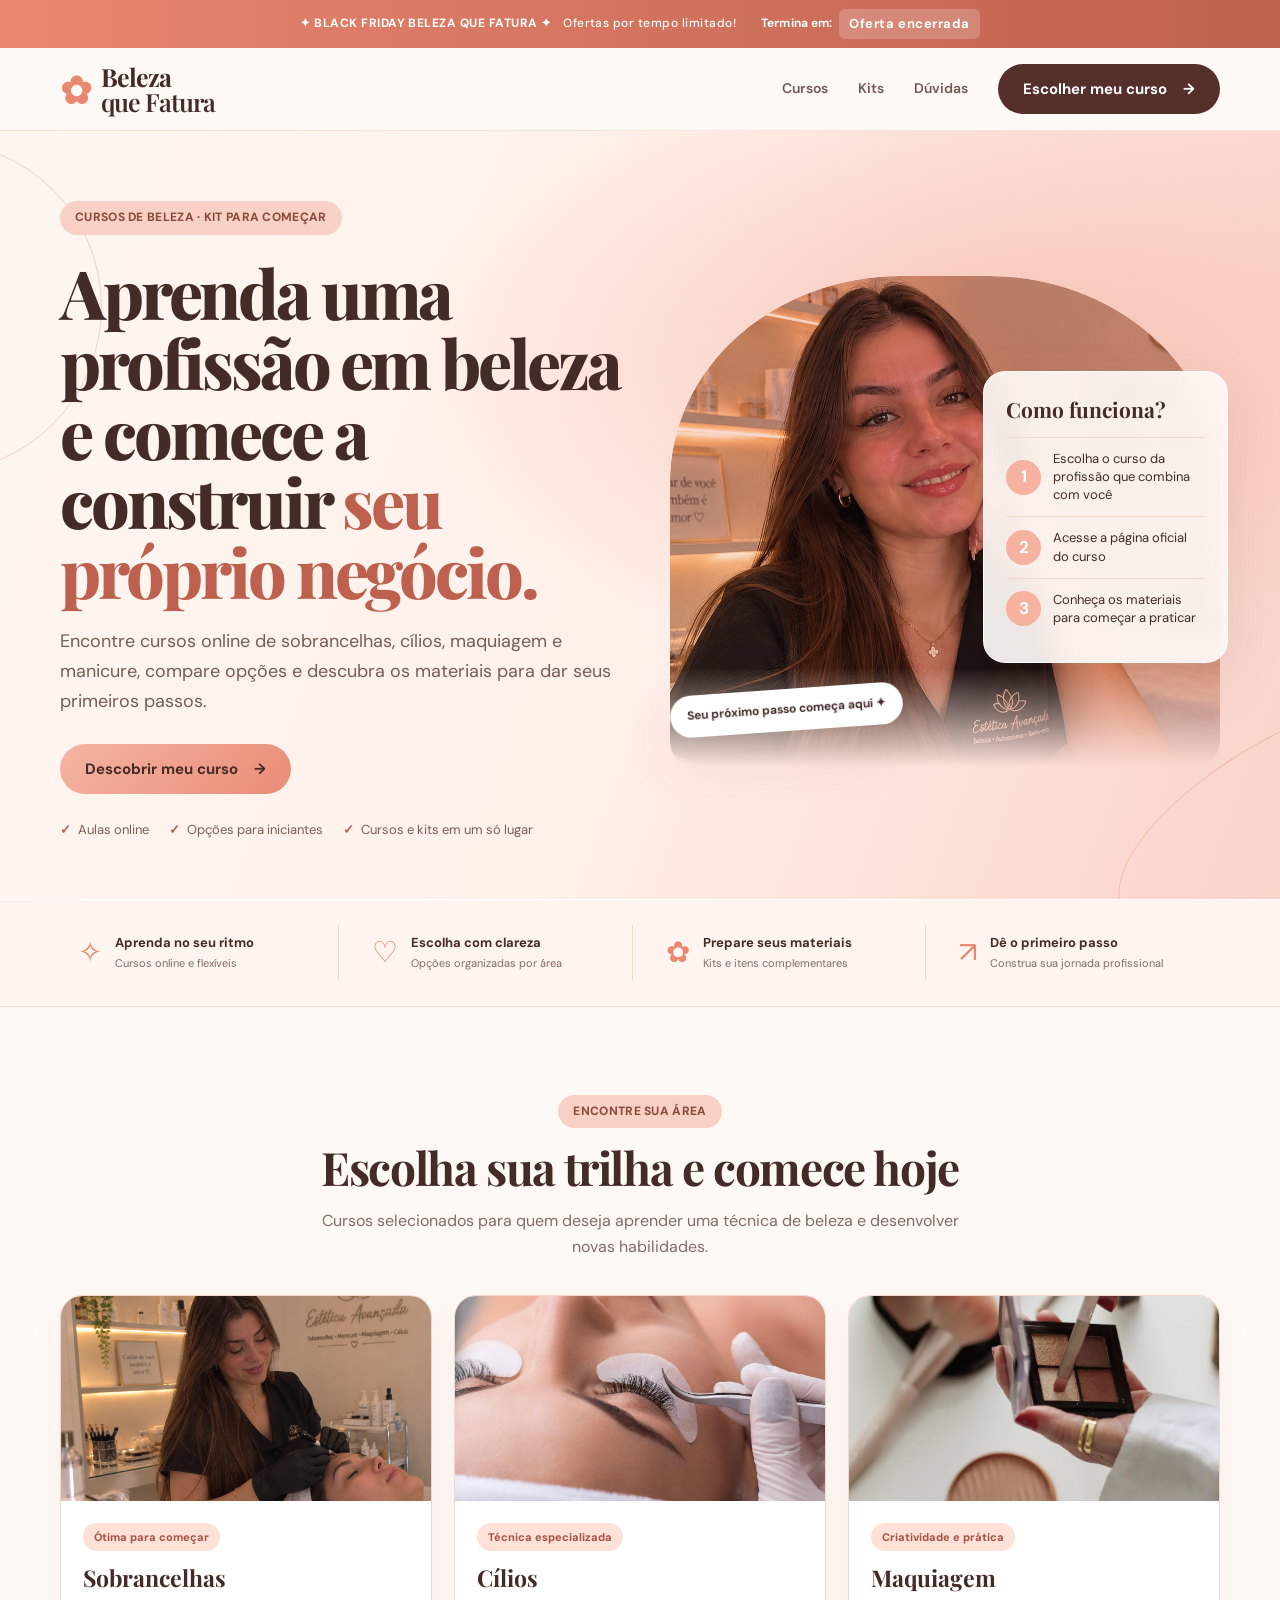
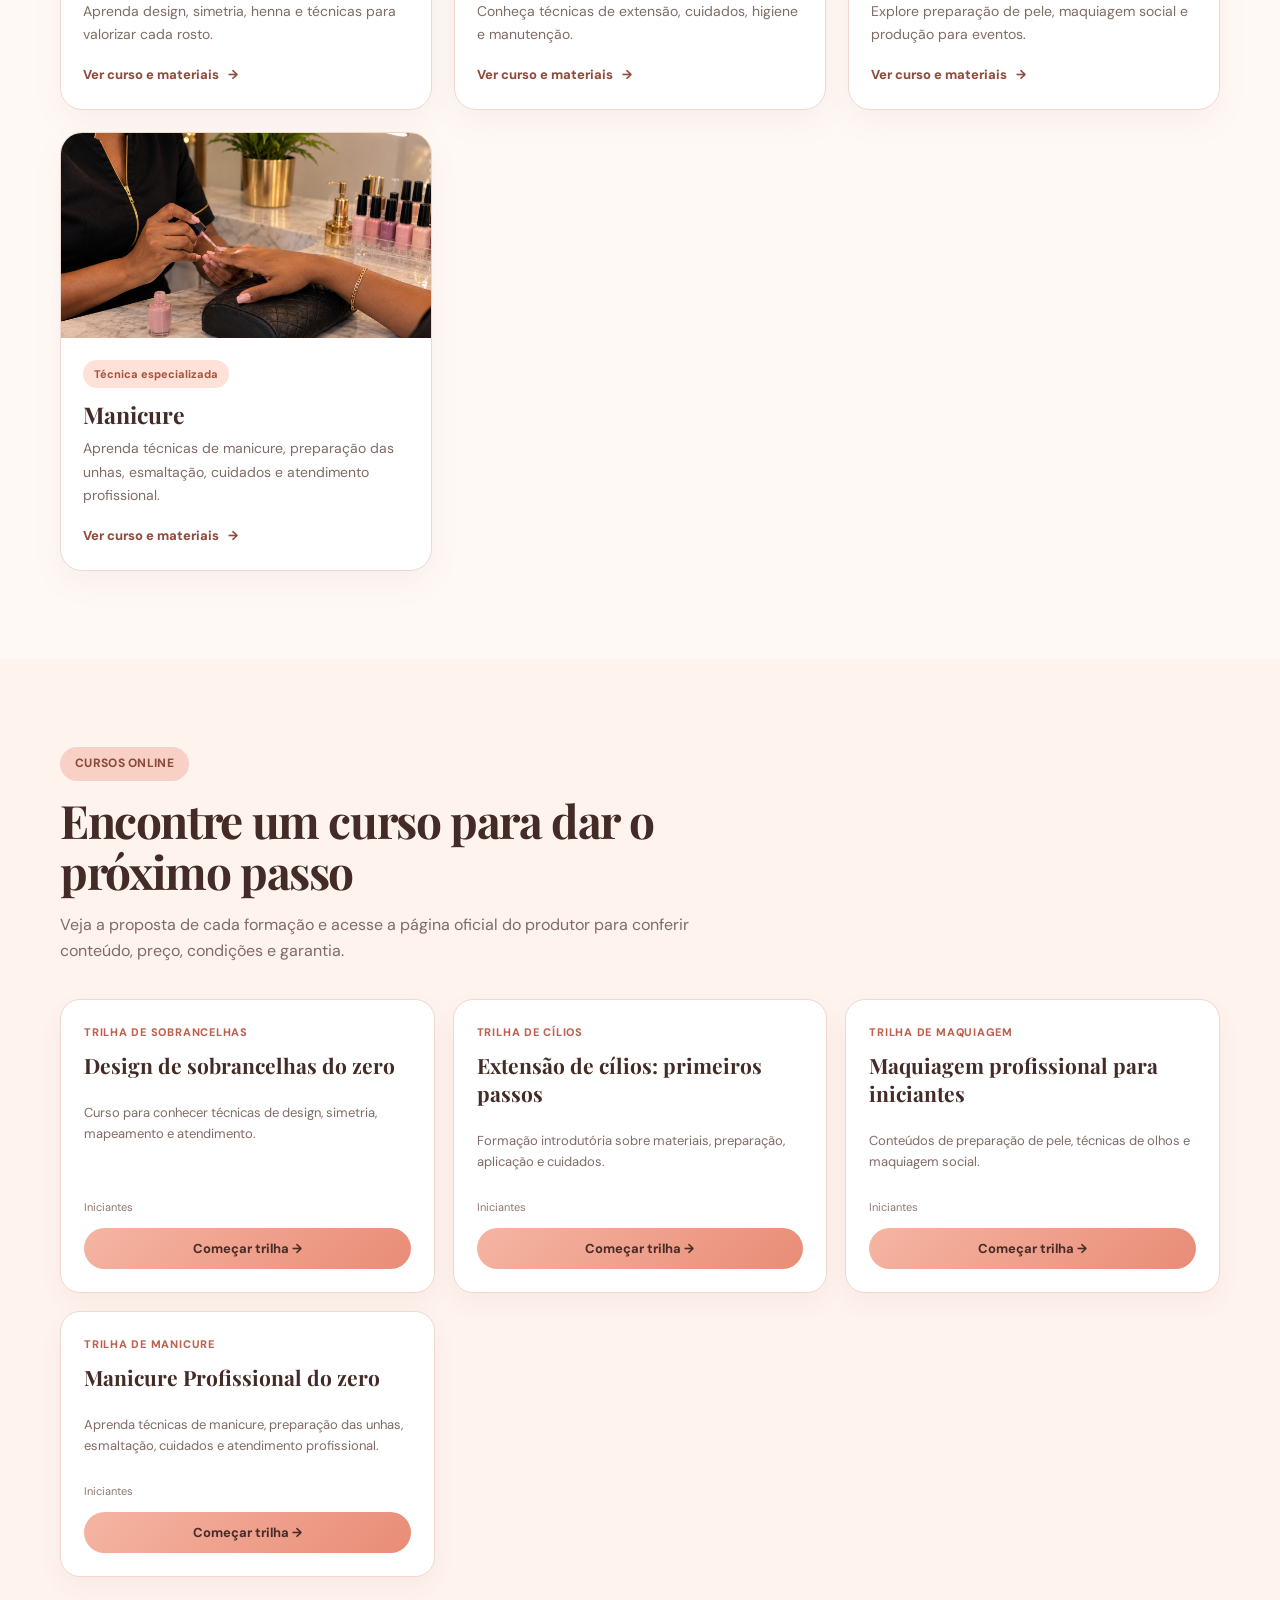
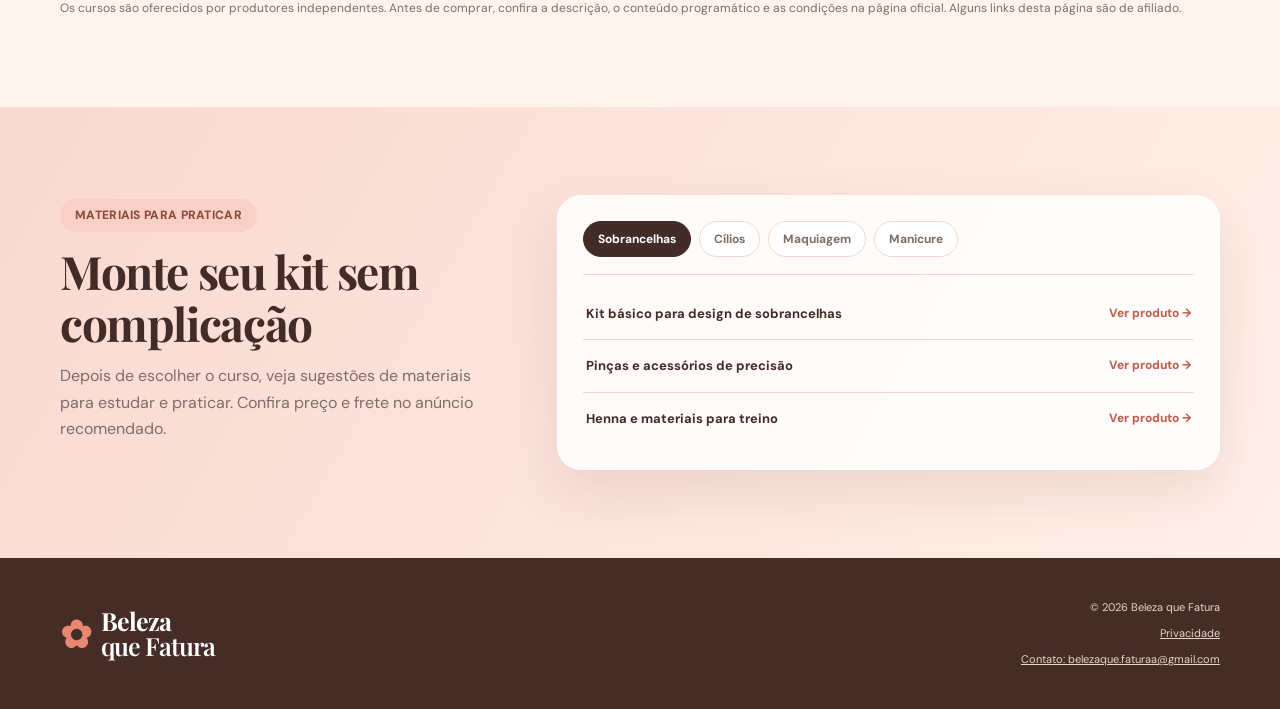
==== commit e9f058da: "comentando editando duvidas" ====
--- a/index.html
+++ b/index.html
@@ -108,6 +108,7 @@
     </section>
 
   
+    <!--
     <section class="faq section" id="faq">
       <div class="container faq-layout"><div><span class="eyebrow">Estamos aqui para ajudar</span><h2>Dúvidas rápidas</h2><p>Informações importantes antes de escolher um curso ou produto.</p></div><div class="faq-list">
         <details><summary>O Beleza que Fatura vende os cursos?</summary><p>Não. O site apresenta e recomenda cursos oferecidos por produtores independentes. Ao clicar em um curso, você será direcionada à página oficial de venda, como a Hotmart, quando esse for o canal utilizado pelo produtor.</p></details>
@@ -115,7 +116,7 @@
         <details><summary>Os kits são vendidos pelo site?</summary><p>Não. As sugestões de materiais direcionam para lojas e vendedores externos. Confira avaliações, descrição, frete e política de devolução antes de finalizar a compra.</p></details>
       </div></div>
     </section>
-
+  -->
     <!--
     <section class="newsletter section">
       <div class="container newsletter-box"><div><span class="newsletter-icon">✉</span><div><h2>Receba novidades e dicas</h2><p>Conteúdos sobre cursos, beleza e empreendedorismo.</p></div></div><form id="newsletterForm"><label class="sr-only" for="email">Seu e-mail</label><input id="email" type="email" placeholder="Seu e-mail" required><button class="button button-primary" type="submit">Quero receber →</button><small id="newsletterMessage">Ao se cadastrar, você concorda em receber comunicações por e-mail.</small></form></div>
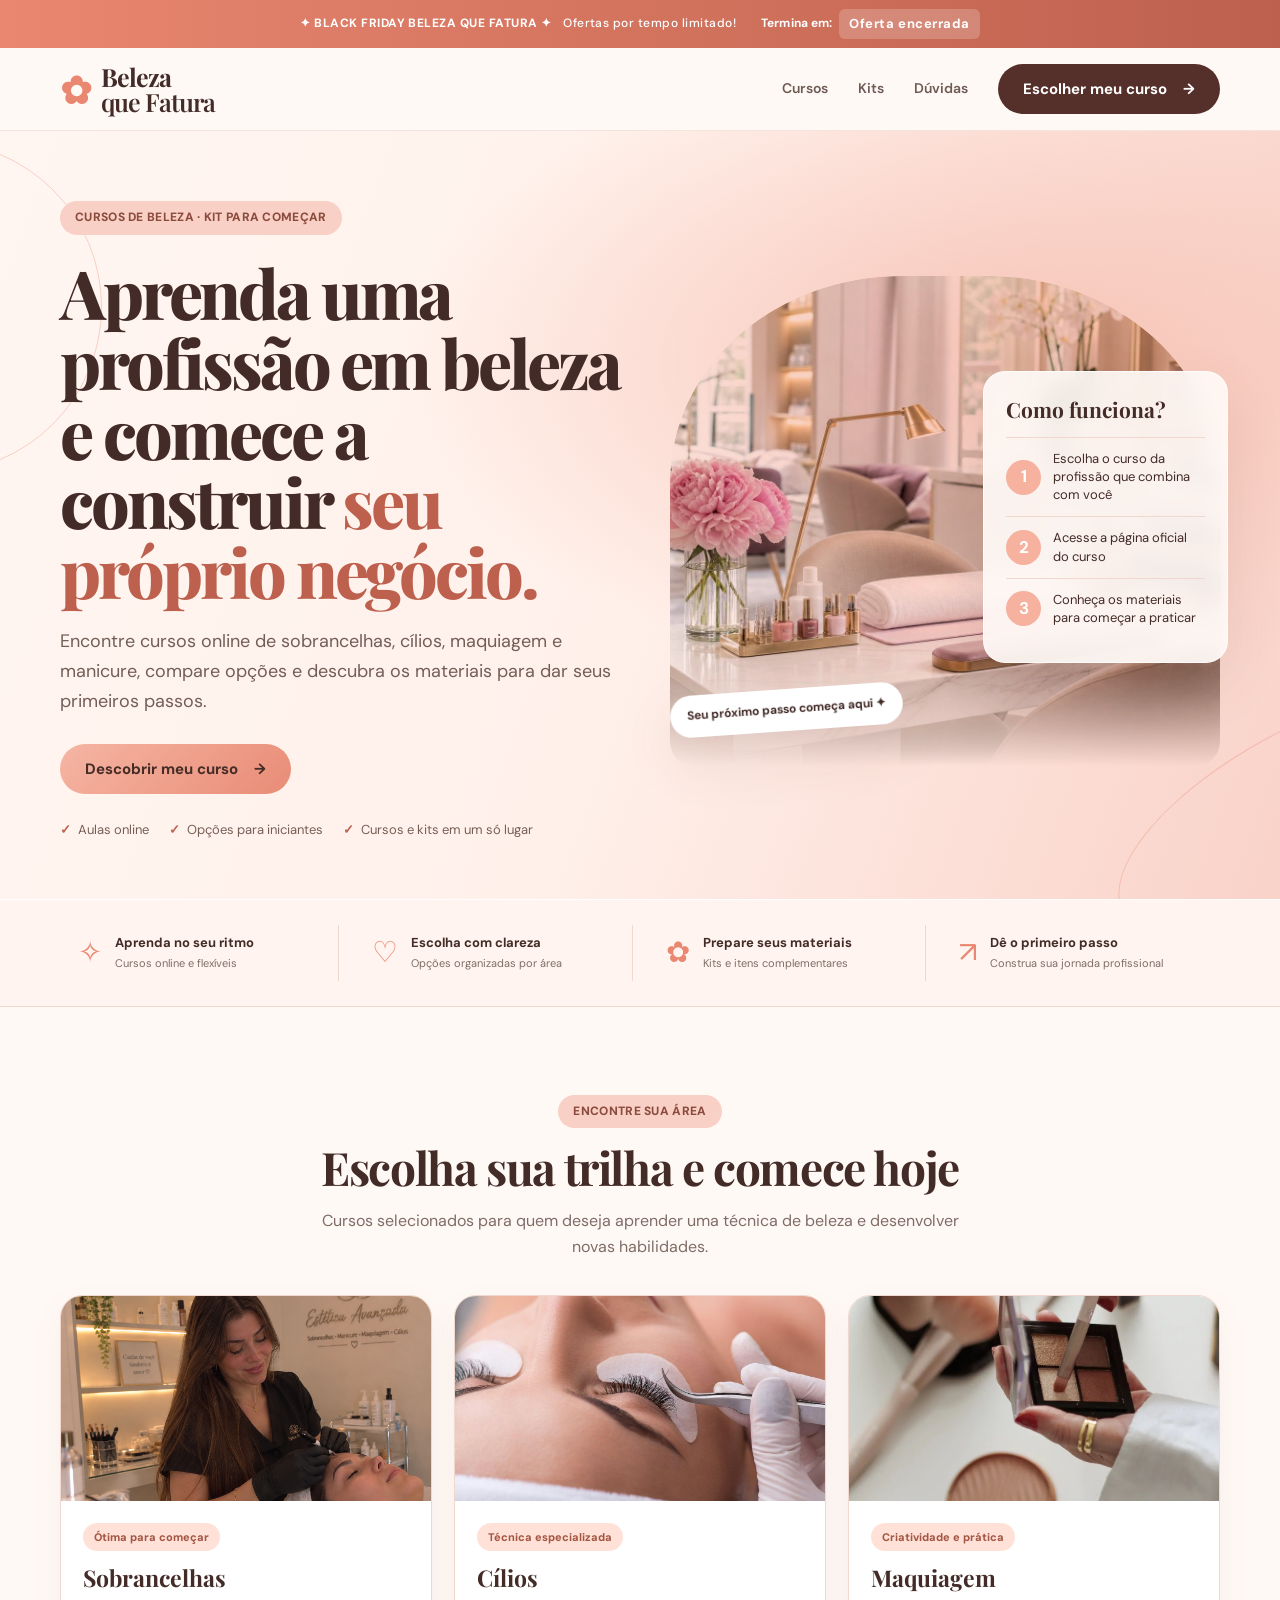
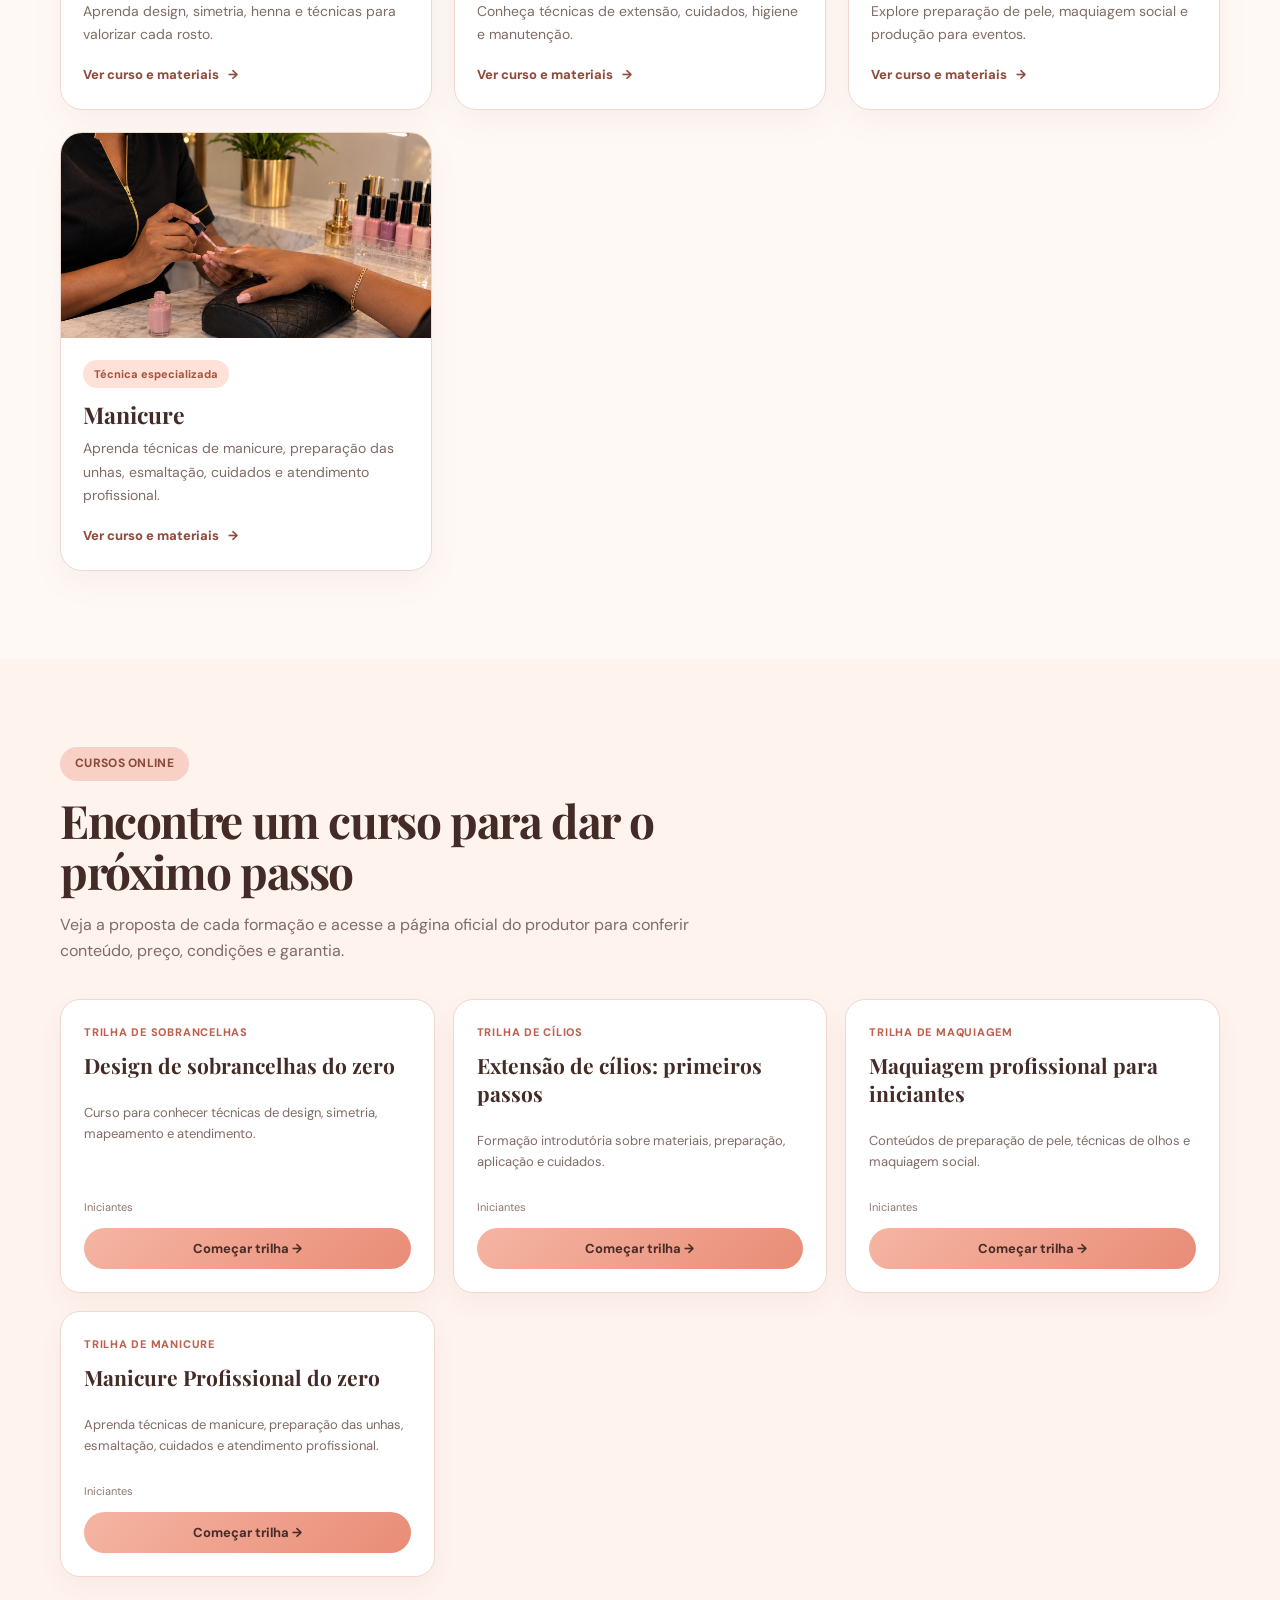
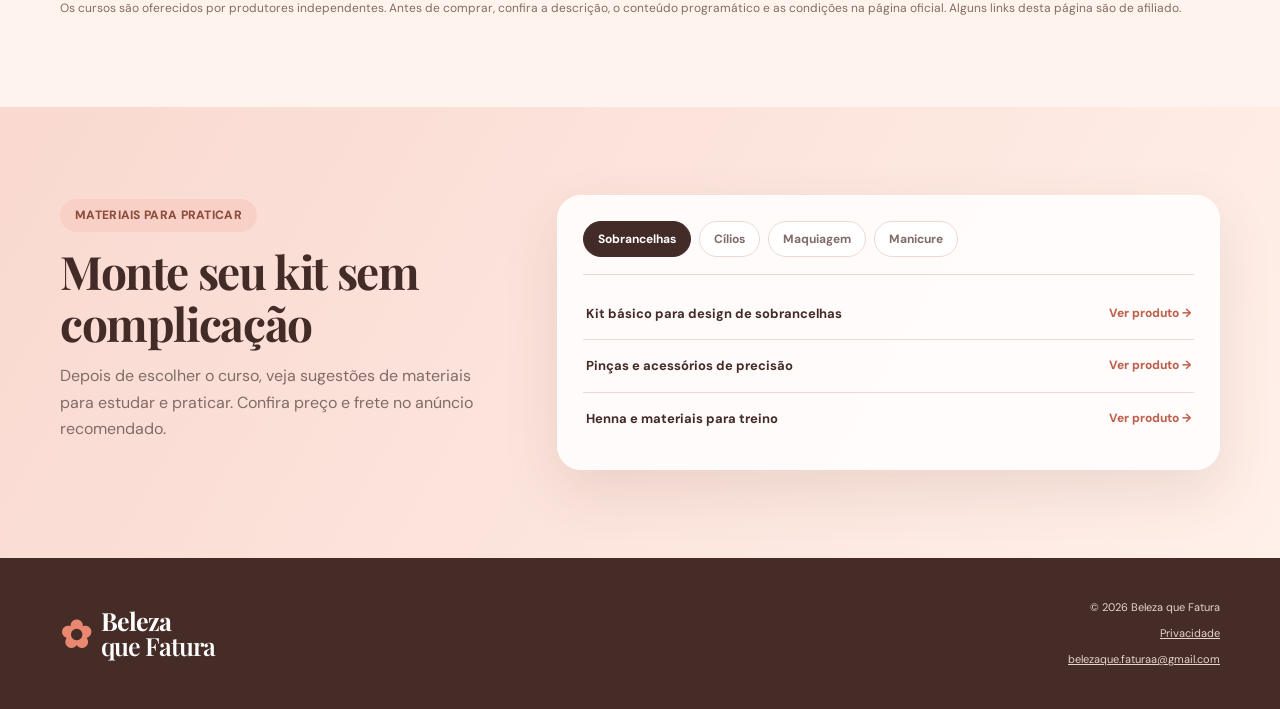
==== commit 2f79cc54: "adicionando img" ====
--- a/index.html
+++ b/index.html
@@ -57,7 +57,7 @@
           <ul class="hero-points"><li>Aulas online</li><li>Opções para iniciantes</li><li>Cursos e kits em um só lugar</li></ul>
         </div>
         <div class="hero-visual">
-          <img src="img/model-marii.png" alt="Profissional de beleza segurando pincéis de maquiagem" class="hero-photo">
+          <img src="img/testandoo.png" alt="Profissional de beleza segurando pincéis de maquiagem" class="hero-photo">
           <div class="how-card">
             <h2>Como funciona?</h2>
             <div class="how-row"><b>1</b><span>Escolha o curso da profissão que combina com você</span></div>
@@ -130,7 +130,7 @@
     <div class="footer-meta">
       <span>© <span id="year"></span> Beleza que Fatura</span>
       <a href="privacidade.html">Privacidade</a>
-      <a href="mailto:belezaquefatura@gmail.com">Contato: belezaque.faturaa@gmail.com</a>
+      <a href="mailto:belezaque.faturaa@gmail.com">belezaque.faturaa@gmail.com</a>
     </div>
   </div>
 </footer>
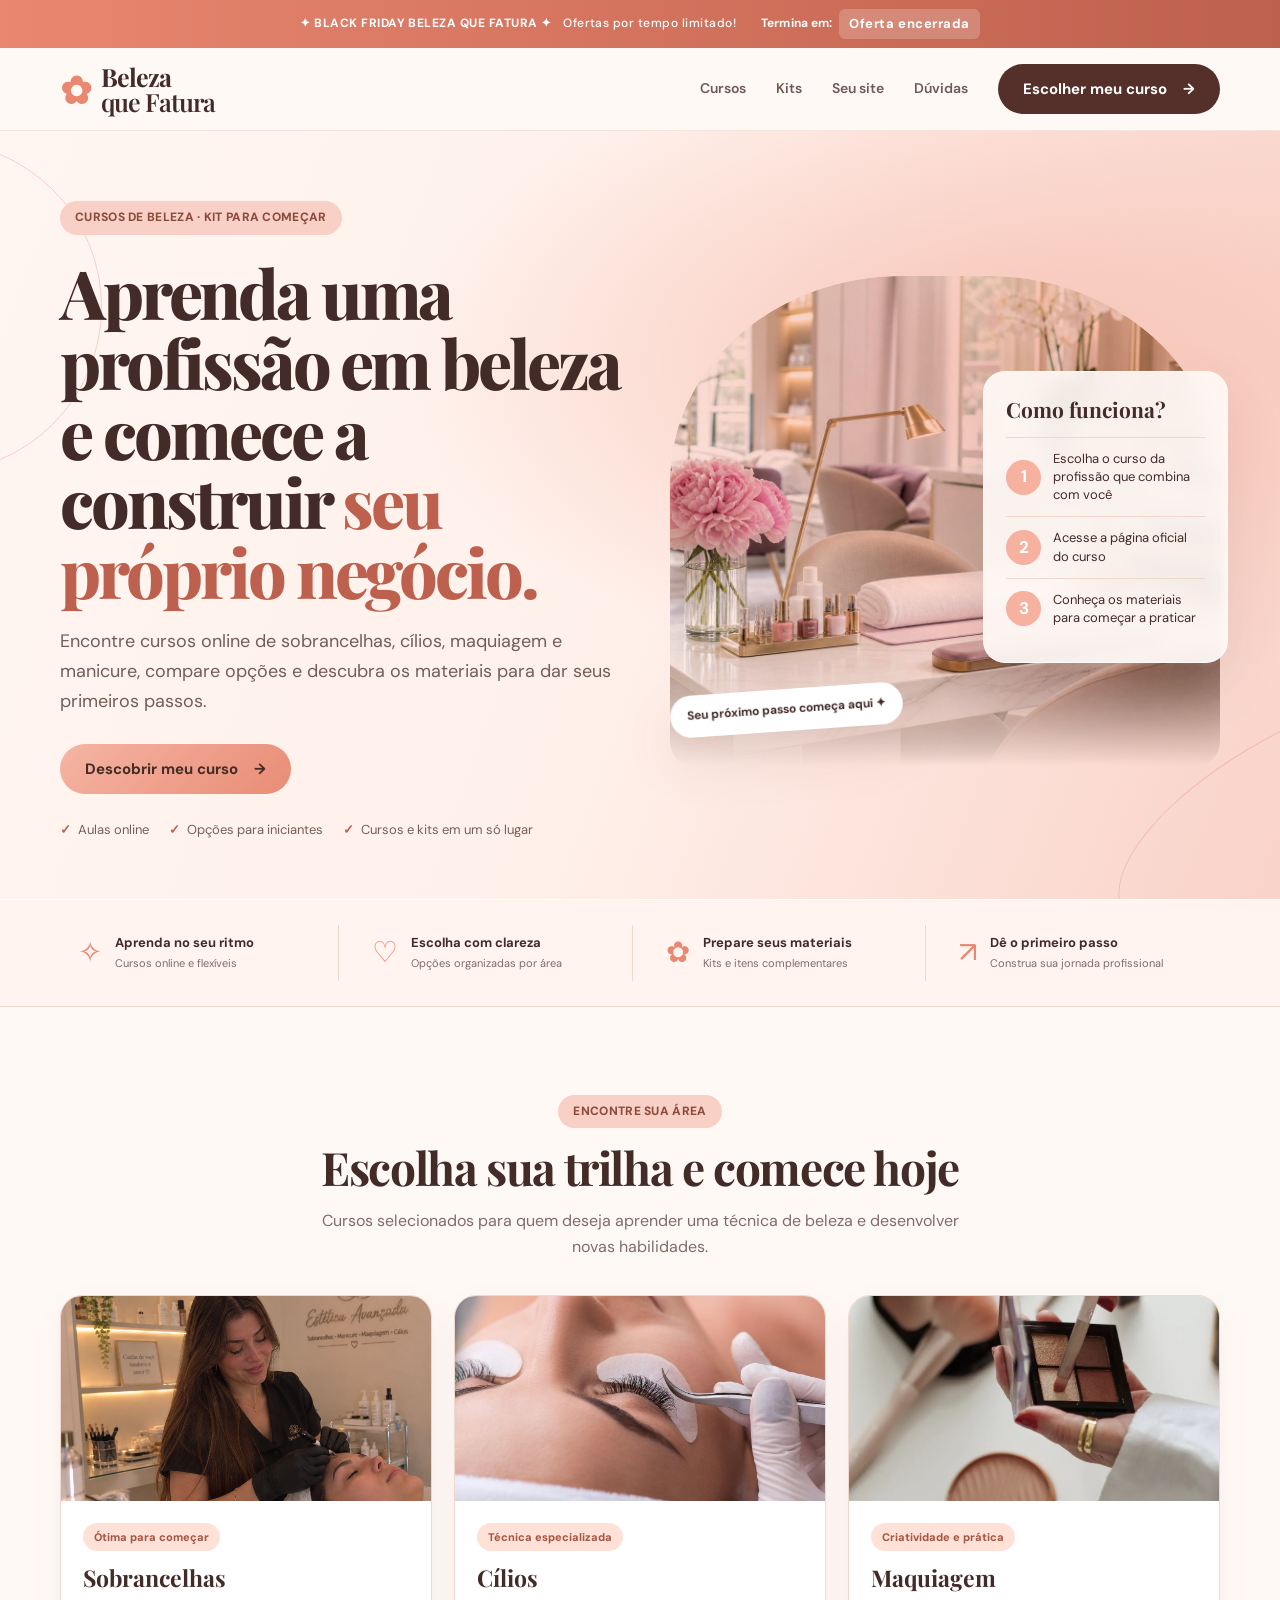
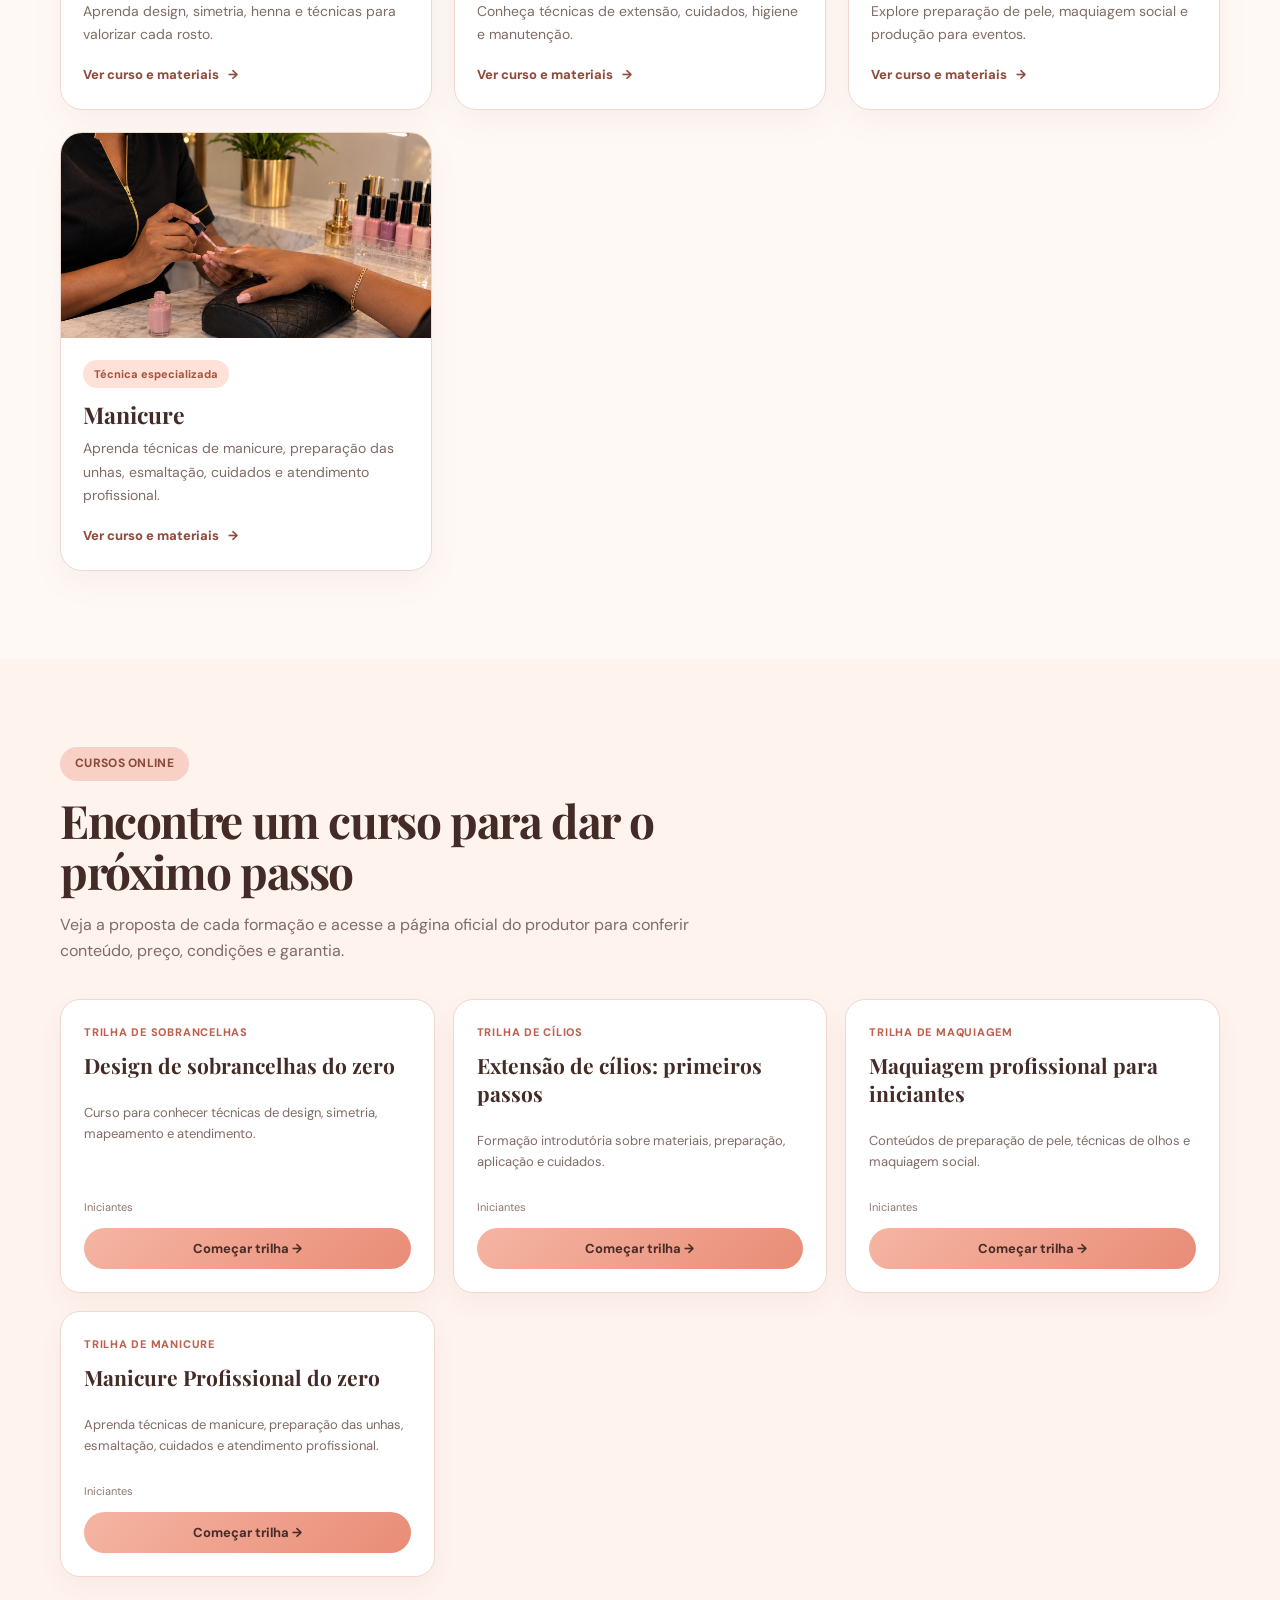
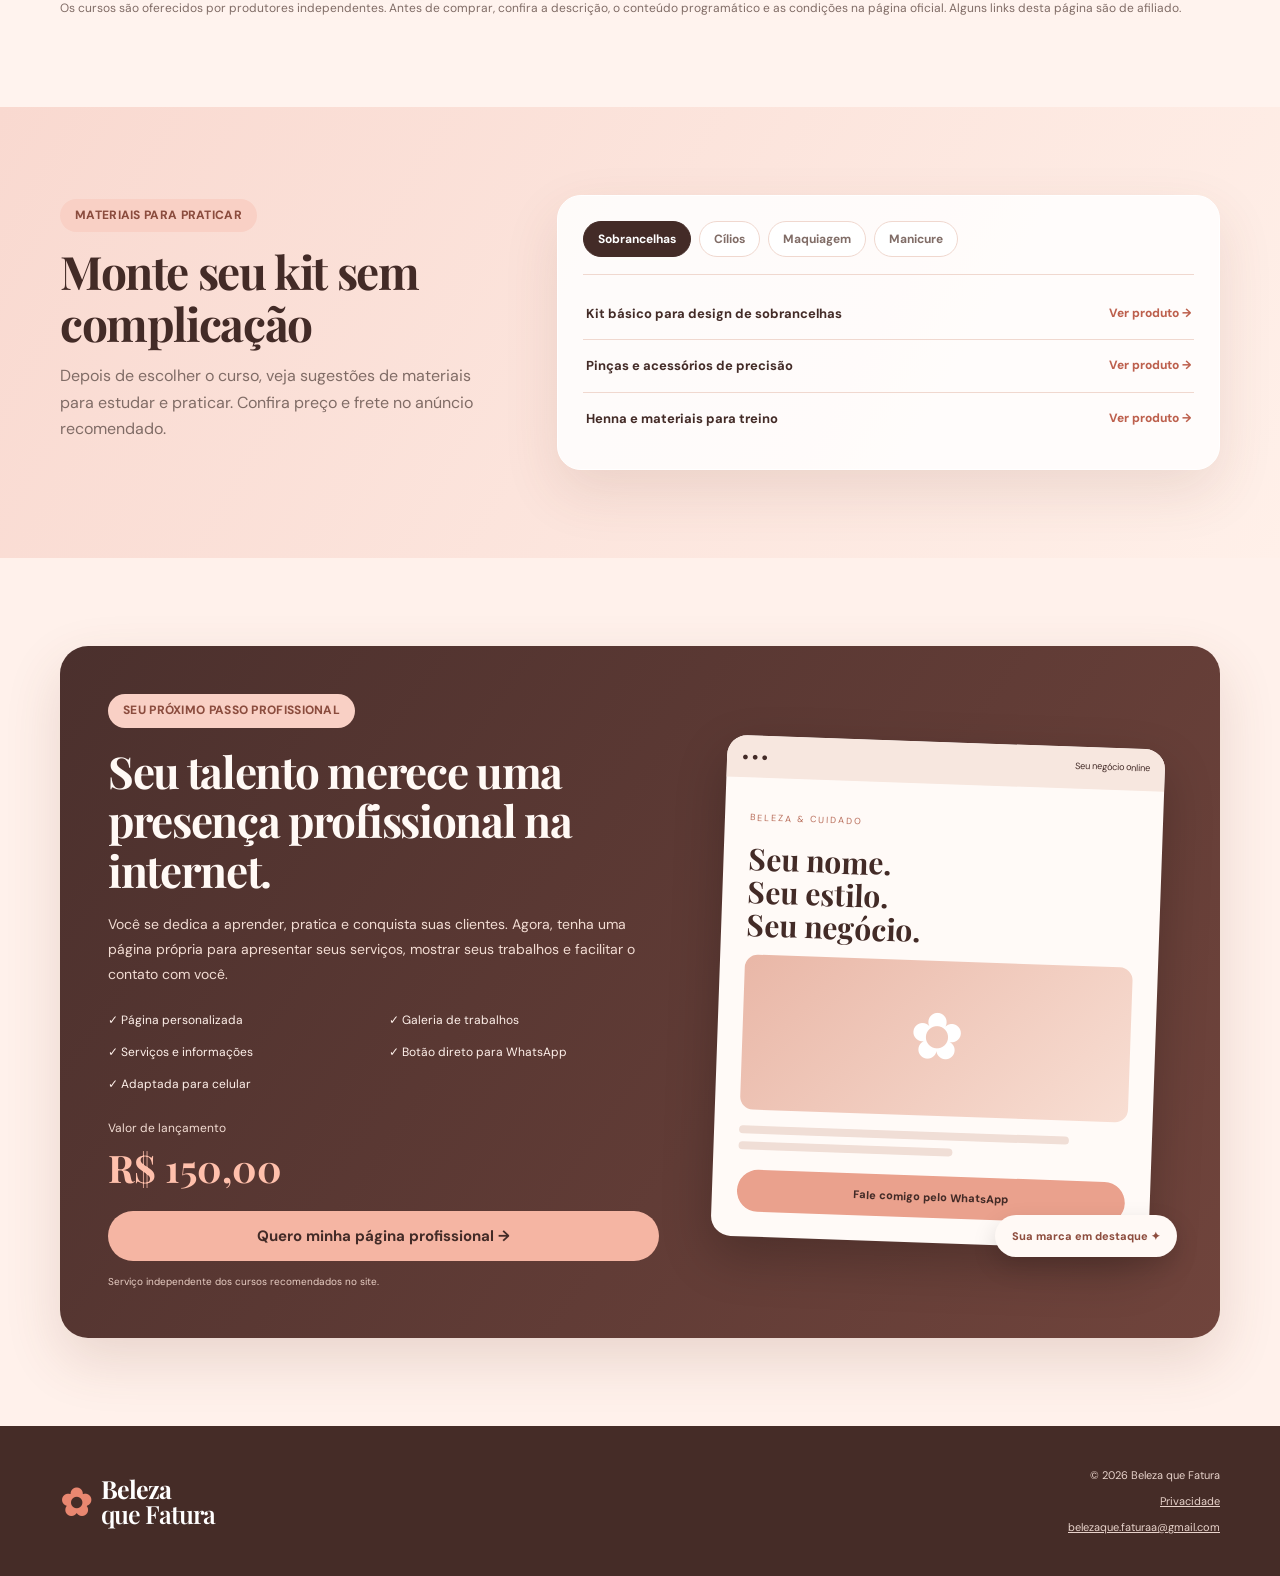
==== commit 49117272: "add card landing page" ====
--- a/index.html
+++ b/index.html
@@ -15,6 +15,7 @@
   <link rel="stylesheet" href="style.css">
 </head>
 <body>
+  
   <a class="skip" href="#conteudo">Pular para o conteúdo</a>
 
   <div class="promo" id="promo">
@@ -36,12 +37,15 @@
         <span>Beleza <b>que Fatura</b></span>
       </a>
       <button class="menu-toggle" id="menuToggle" aria-expanded="false" aria-controls="nav" type="button">Menu</button>
-      <nav class="nav" id="nav">
-        <a href="#trilhas">Cursos</a>
-        <a href="#kits">Kits</a>
-        <a href="#faq">Dúvidas</a>
-        <a class="button button-dark nav-cta" href="#trilhas">Escolher meu curso <span>→</span></a>
-      </nav>
+     <nav class="nav" id="nav"> 
+      <a href="#trilhas">Cursos</a>
+      <a href="#kits">Kits</a>
+      <a href="#landing-page">Seu site</a>
+      <a href="#faq">Dúvidas</a>
+      <a class="button button-dark nav-cta" href="#trilhas">
+    Escolher meu curso <span>→</span>
+  </a>
+</nav>
     </div>
   </header>
 
@@ -107,6 +111,66 @@
       </div>
     </section>
 
+<section class="site-service section" id="landing-page">
+  <div class="container site-service-box">
+
+    <div class="site-service-copy">
+      <span class="eyebrow">Seu próximo passo profissional</span>
+
+      <h2>Seu talento merece uma presença profissional na internet.</h2>
+
+      <p>
+        Você se dedica a aprender, pratica e conquista suas clientes.
+        Agora, tenha uma página própria para apresentar seus serviços,
+        mostrar seus trabalhos e facilitar o contato com você.
+      </p>
+
+      <div class="site-service-benefits">
+        <span>✓ Página personalizada</span>
+        <span>✓ Galeria de trabalhos</span>
+        <span>✓ Serviços e informações</span>
+        <span>✓ Botão direto para WhatsApp</span>
+        <span>✓ Adaptada para celular</span>
+      </div>
+
+      <div class="site-service-price">
+        <small>Valor de lançamento</small>
+        <strong>R$ 150,00</strong>
+      </div>
+      <a
+      class="button site-service-button"
+      href="https://wa.me/5548999104290?text=Ol%C3%A1%21%20Conheci%20o%20servi%C3%A7o%20pelo%20site%20Beleza%20que%20Fatura%20e%20tenho%20interesse%20na%20landing%20page%20profissional%20de%20R%24%20150.%20Gostaria%20de%20saber%20como%20funciona%20e%20como%20posso%20come%C3%A7ar."
+      target="_blank"
+      rel="noopener noreferrer">Quero minha página profissional →
+      </a>
+      <small class="site-service-note">
+        Serviço independente dos cursos recomendados no site.
+      </small>
+    </div>
+
+    <div class="site-service-visual">
+      <div class="site-mockup">
+        <div class="mockup-top">
+          <span>● ● ●</span>
+          <small>Seu negócio online</small>
+        </div>
+        <div class="mockup-content">
+          <span class="mockup-label">BELEZA & CUIDADO</span>
+          <h3>Seu nome.<br>Seu estilo.<br>Seu negócio.</h3>
+          <div class="mockup-image">
+            <span>✿</span>
+          </div>
+          <div class="mockup-lines"></div>
+          <div class="mockup-lines short"></div>
+          <span class="mockup-contact">Fale comigo pelo WhatsApp</span>
+        </div>
+      </div>
+      <span class="site-service-sticker">Sua marca em destaque ✦</span>
+    </div>
+
+  </div>
+</section>
+
   
     <!--
     <section class="faq section" id="faq">
--- a/style.css
+++ b/style.css
@@ -54,4 +54,177 @@
         text-align: center;
         margin: 2px 0;
     }
-}+}
+
+/* SERVIÇO: LANDING PAGE PROFISSIONAL */
+
+.site-service {
+  background: #fff1eb;
+}
+
+.site-service-box {
+  display: grid;
+  grid-template-columns: 1fr 0.85fr;
+  gap: 45px;
+  align-items: center;
+  background: linear-gradient(125deg, #4b302d, #70443c);
+  color: #fff9f5;
+  border-radius: 28px;
+  padding: 48px;
+  overflow: hidden;
+  box-shadow: 0 22px 55px rgba(119,66,52,.16);
+}
+
+.site-service-copy h2 {
+  font: 700 clamp(30px, 4vw, 44px)/1.12 'Playfair Display';
+  margin: 18px 0;
+  letter-spacing: -.03em;
+}
+
+.site-service-copy > p {
+  color: #f2dcd3;
+  font-size: 14px;
+  line-height: 1.8;
+}
+
+.site-service-benefits {
+  display: grid;
+  grid-template-columns: 1fr 1fr;
+  gap: 12px;
+  margin: 24px 0;
+  font-size: 12px;
+  color: #fff1eb;
+}
+
+.site-service-price small,
+.site-service-price strong {
+  display: block;
+}
+
+.site-service-price small {
+  color: #f2dcd3;
+  font-size: 12px;
+}
+
+.site-service-price strong {
+  font: 700 38px 'Playfair Display';
+  color: #ffc0ac;
+  margin: 3px 0 18px;
+}
+
+.site-service-button {
+  background: #f5b5a3;
+  color: #432b27;
+  width: 100%;
+}
+
+.site-service-note {
+  display: block;
+  color: #e9cfc5;
+  font-size: 10px;
+  margin-top: 13px;
+}
+
+.site-service-visual {
+  position: relative;
+  padding: 15px;
+}
+
+.site-mockup {
+  background: #fffaf7;
+  color: #432b27;
+  border-radius: 20px;
+  overflow: hidden;
+  box-shadow: 0 20px 50px rgba(0,0,0,.22);
+  transform: rotate(2deg);
+}
+
+.mockup-top {
+  background: #f7e7df;
+  padding: 12px 15px;
+  display: flex;
+  justify-content: space-between;
+  font-size: 11px;
+}
+
+.mockup-content {
+  padding: 25px;
+}
+
+.mockup-label {
+  font-size: 9px;
+  letter-spacing: 2px;
+  color: #b86d5a;
+}
+
+.mockup-content h3 {
+  font: 700 30px/1.1 'Playfair Display';
+  margin: 13px 0;
+}
+
+.mockup-image {
+  height: 155px;
+  border-radius: 13px;
+  background: linear-gradient(135deg, #e9b7a7, #f8ded3);
+  display: grid;
+  place-items: center;
+  color: white;
+  font-size: 65px;
+}
+
+.mockup-lines {
+  height: 8px;
+  width: 85%;
+  background: #f0ded6;
+  border-radius: 10px;
+  margin-top: 16px;
+}
+
+.mockup-lines.short {
+  width: 55%;
+  margin-top: 8px;
+}
+
+.mockup-contact {
+  display: block;
+  text-align: center;
+  background: #eaa18d;
+  padding: 12px;
+  border-radius: 30px;
+  margin-top: 20px;
+  font-size: 11px;
+  font-weight: 800;
+}
+
+.site-service-sticker {
+  position: absolute;
+  bottom: 0;
+  right: -5px;
+  background: #fff9f5;
+  color: #8d4d3e;
+  padding: 12px 17px;
+  border-radius: 30px;
+  font-size: 11px;
+  font-weight: 800;
+  box-shadow: 0 10px 25px rgba(0,0,0,.15);
+}
+
+@media(max-width:650px) {
+  .site-service-box {
+    grid-template-columns: 1fr;
+    padding: 27px 21px;
+    gap: 25px;
+  }
+
+  .site-service-benefits {
+    grid-template-columns: 1fr;
+  }
+
+  .site-service-visual {
+    padding: 5px;
+  }
+
+  .mockup-content {
+    padding: 20px;
+  }
+}
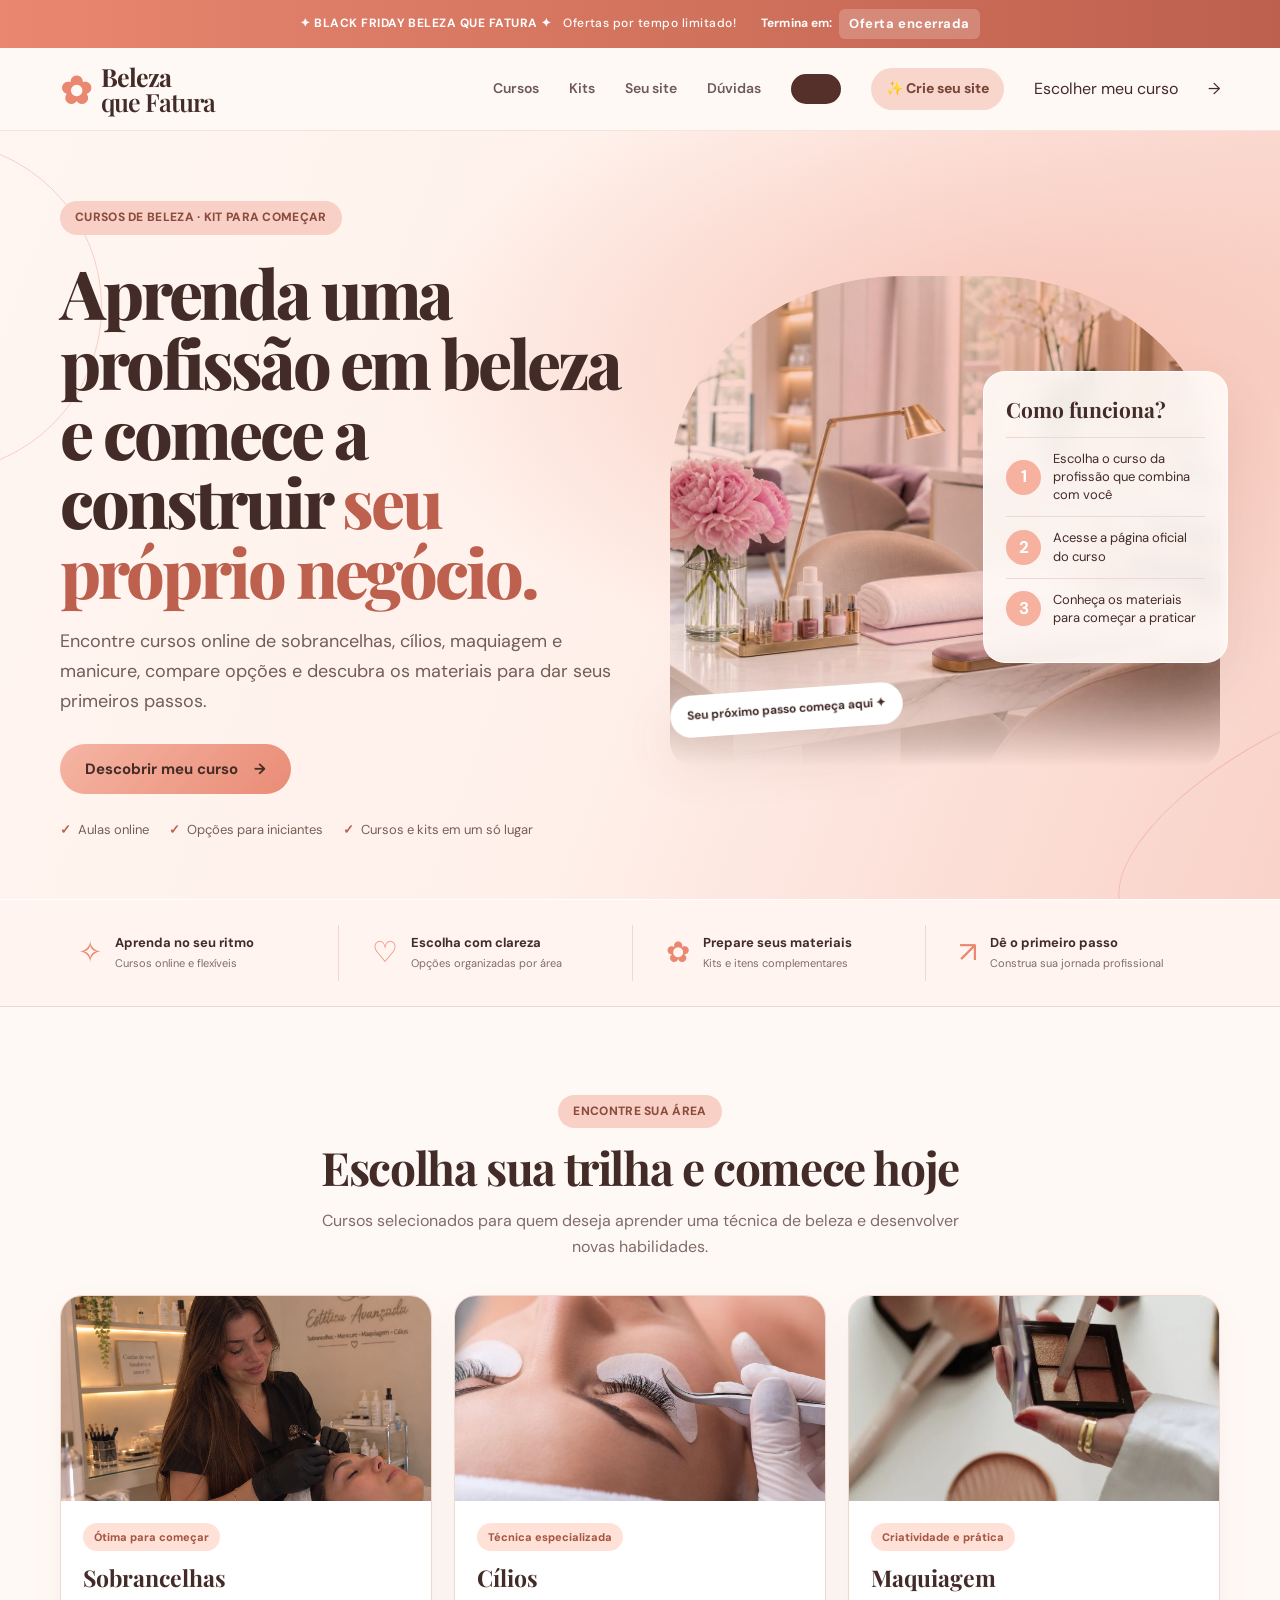
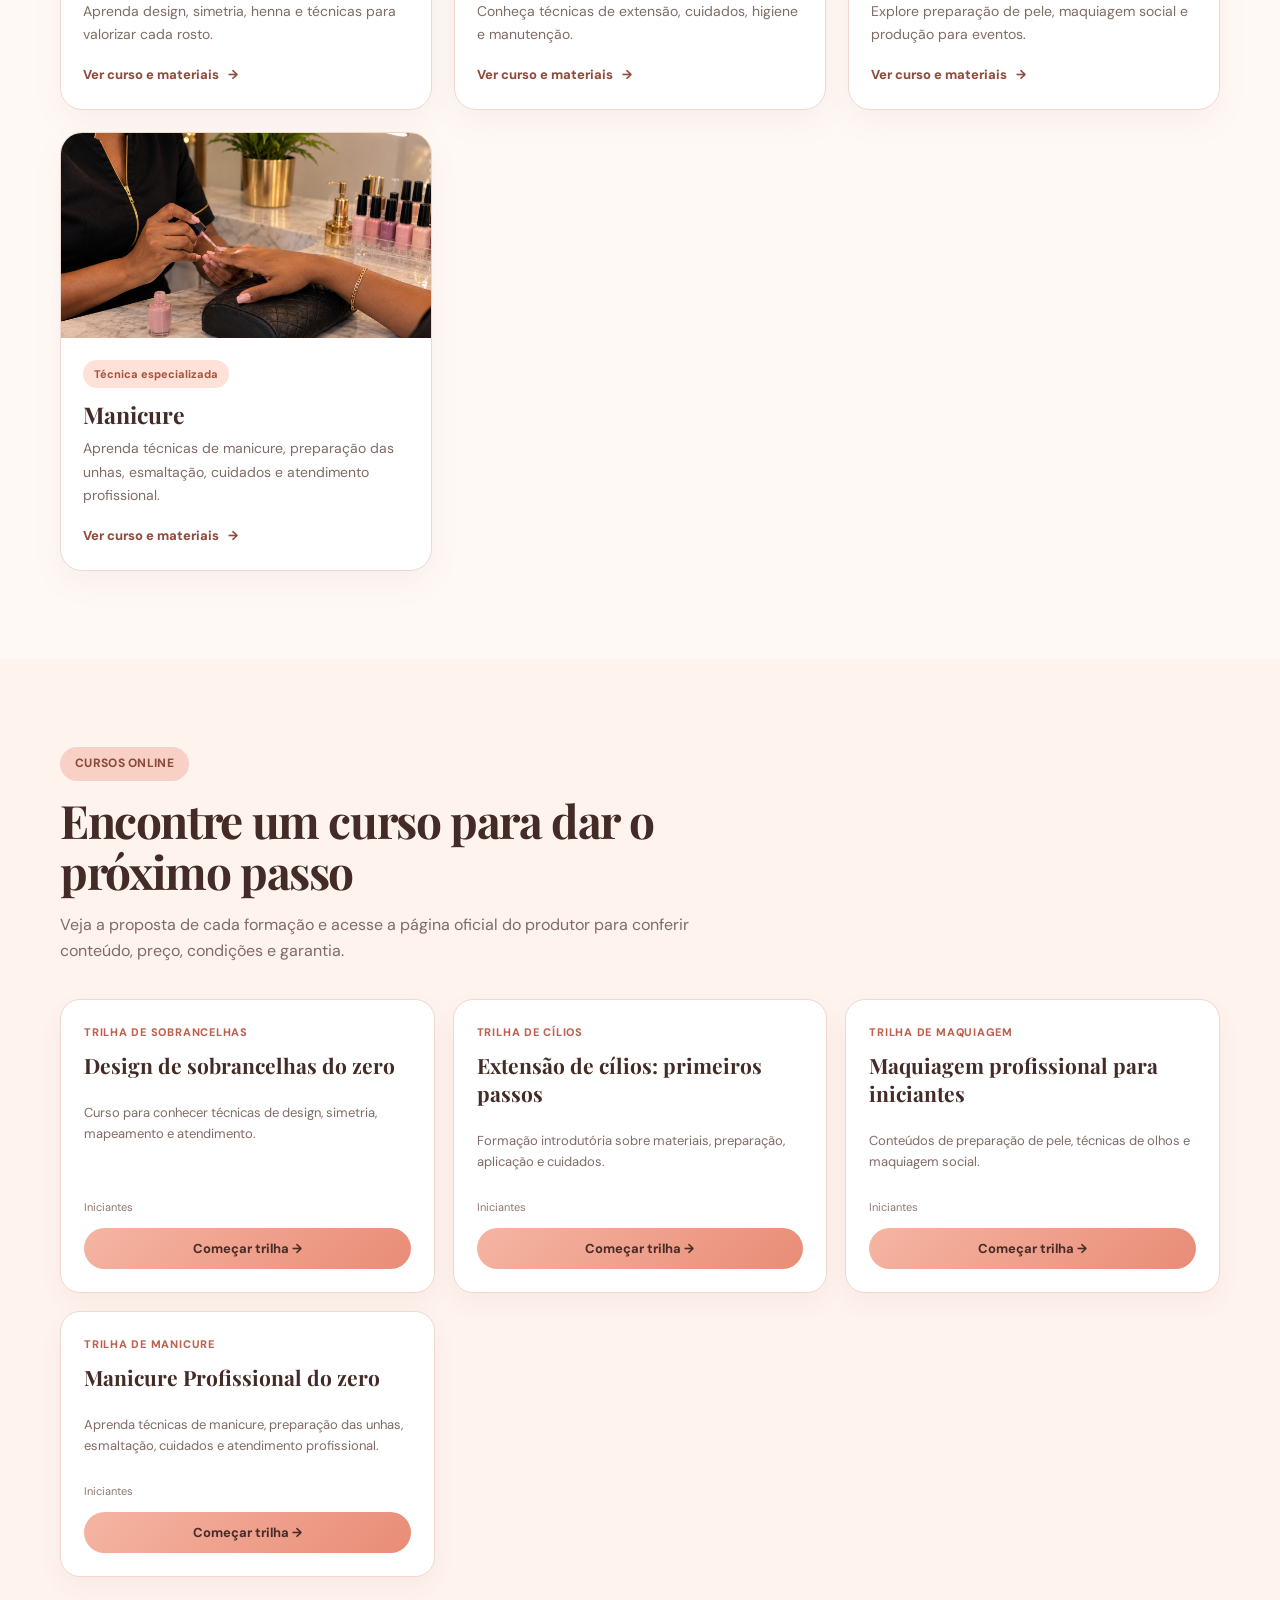
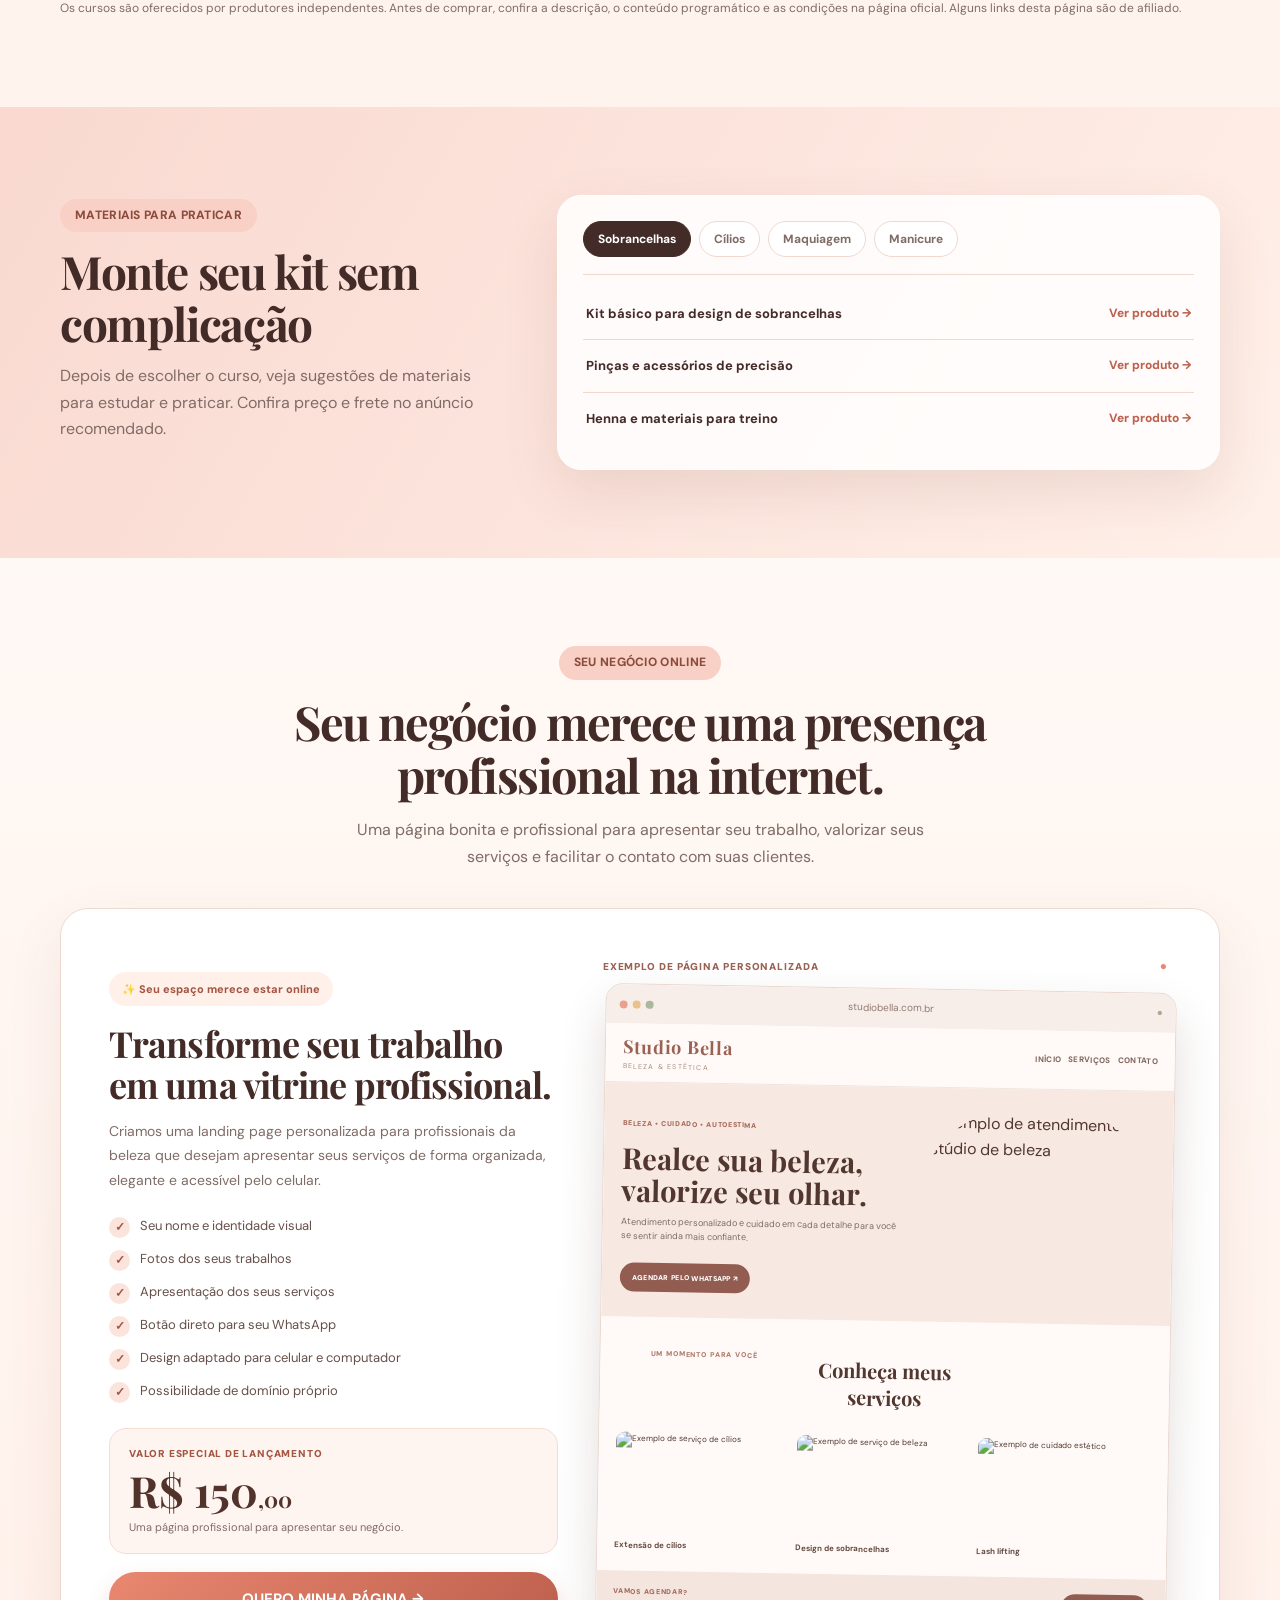
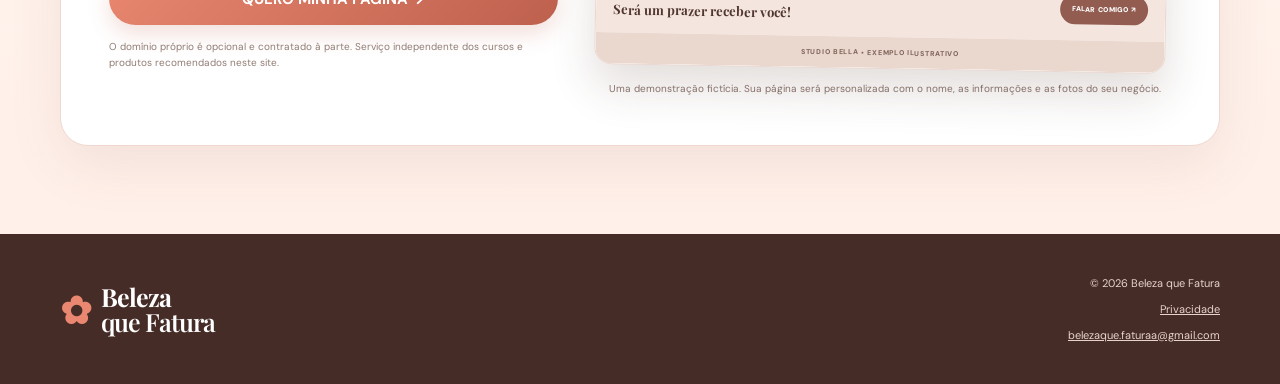
==== commit d3dd543e: "add exemplo landing page" ====
--- a/index.html
+++ b/index.html
@@ -43,6 +43,8 @@
       <a href="#landing-page">Seu site</a>
       <a href="#faq">Dúvidas</a>
       <a class="button button-dark nav-cta" href="#trilhas">
+      <a href="#landing-page" class="nav-service-link">✨ Crie seu site</a>
+
     Escolher meu curso <span>→</span>
   </a>
 </nav>
@@ -111,65 +113,166 @@
       </div>
     </section>
 
+
 <section class="site-service section" id="landing-page">
-  <div class="container site-service-box">
-
-    <div class="site-service-copy">
-      <span class="eyebrow">Seu próximo passo profissional</span>
-
-      <h2>Seu talento merece uma presença profissional na internet.</h2>
-
+  <div class="container">
+
+    <div class="site-service-heading">
+      <span class="eyebrow">SEU NEGÓCIO ONLINE</span>
+      <h2>Seu negócio merece uma presença profissional na internet.</h2>
       <p>
-        Você se dedica a aprender, pratica e conquista suas clientes.
-        Agora, tenha uma página própria para apresentar seus serviços,
-        mostrar seus trabalhos e facilitar o contato com você.
+        Uma página bonita e profissional para apresentar seu trabalho,
+        valorizar seus serviços e facilitar o contato com suas clientes.
       </p>
-
-      <div class="site-service-benefits">
-        <span>✓ Página personalizada</span>
-        <span>✓ Galeria de trabalhos</span>
-        <span>✓ Serviços e informações</span>
-        <span>✓ Botão direto para WhatsApp</span>
-        <span>✓ Adaptada para celular</span>
-      </div>
-
-      <div class="site-service-price">
-        <small>Valor de lançamento</small>
-        <strong>R$ 150,00</strong>
-      </div>
-      <a
-      class="button site-service-button"
-      href="https://wa.me/5548999104290?text=Ol%C3%A1%21%20Conheci%20o%20servi%C3%A7o%20pelo%20site%20Beleza%20que%20Fatura%20e%20tenho%20interesse%20na%20landing%20page%20profissional%20de%20R%24%20150.%20Gostaria%20de%20saber%20como%20funciona%20e%20como%20posso%20come%C3%A7ar."
-      target="_blank"
-      rel="noopener noreferrer">Quero minha página profissional →
-      </a>
-      <small class="site-service-note">
-        Serviço independente dos cursos recomendados no site.
-      </small>
     </div>
 
-    <div class="site-service-visual">
-      <div class="site-mockup">
-        <div class="mockup-top">
-          <span>● ● ●</span>
-          <small>Seu negócio online</small>
-        </div>
-        <div class="mockup-content">
-          <span class="mockup-label">BELEZA & CUIDADO</span>
-          <h3>Seu nome.<br>Seu estilo.<br>Seu negócio.</h3>
-          <div class="mockup-image">
-            <span>✿</span>
+    <div class="site-service-box">
+
+      <!-- APRESENTAÇÃO DA OFERTA -->
+      <div class="site-service-copy">
+        <span class="service-highlight">✨ Seu espaço merece estar online</span>
+
+        <h3>Transforme seu trabalho em uma vitrine profissional.</h3>
+
+        <p>
+          Criamos uma landing page personalizada para profissionais da
+          beleza que desejam apresentar seus serviços de forma organizada,
+          elegante e acessível pelo celular.
+        </p>
+
+        <div class="site-service-benefits">
+          <div><span>✓</span> Seu nome e identidade visual</div>
+          <div><span>✓</span> Fotos dos seus trabalhos</div>
+          <div><span>✓</span> Apresentação dos seus serviços</div>
+          <div><span>✓</span> Botão direto para seu WhatsApp</div>
+          <div><span>✓</span> Design adaptado para celular e computador</div>
+          <div><span>✓</span> Possibilidade de domínio próprio</div>
+        </div>
+
+        <div class="site-service-price">
+          <span class="price-label">VALOR ESPECIAL DE LANÇAMENTO</span>
+          <strong>R$ 150<small>,00</small></strong>
+          <span class="price-description">Uma página profissional para apresentar seu negócio.</span>
+        </div>
+
+        <a
+          class="button site-service-button"
+          href="https://wa.me/5548999104290?text=Ol%C3%A1%21%20Conheci%20o%20Beleza%20que%20Fatura%20e%20quero%20saber%20mais%20sobre%20a%20landing%20page%20de%20R%24%20150."
+          target="_blank"
+          rel="noopener noreferrer"
+        >
+          QUERO MINHA PÁGINA →
+        </a>
+
+        <p class="site-service-note">
+          O domínio próprio é opcional e contratado à parte.
+          Serviço independente dos cursos e produtos recomendados neste site.
+        </p>
+      </div>
+
+      <!-- PRÉVIA DO SITE FICTÍCIO -->
+      <div class="site-service-visual">
+
+        <div class="demo-label">
+          <span>EXEMPLO DE PÁGINA PERSONALIZADA</span>
+          <span class="demo-label-dot">●</span>
+        </div>
+
+        <div class="demo-browser">
+          <div class="demo-browser-bar">
+            <div class="demo-browser-dots">
+              <i></i><i></i><i></i>
+            </div>
+            <span>studiobella.com.br</span>
+            <span class="demo-lock">●</span>
           </div>
-          <div class="mockup-lines"></div>
-          <div class="mockup-lines short"></div>
-          <span class="mockup-contact">Fale comigo pelo WhatsApp</span>
-        </div>
-      </div>
-      <span class="site-service-sticker">Sua marca em destaque ✦</span>
+
+          <div class="demo-site">
+
+            <header class="demo-site-header">
+              <div class="demo-brand">
+                <span class="demo-brand-name">Studio Bella</span>
+                <small>BELEZA & ESTÉTICA</small>
+              </div>
+              <span class="demo-menu">INÍCIO&nbsp;&nbsp; SERVIÇOS&nbsp;&nbsp; CONTATO</span>
+            </header>
+
+            <div class="demo-site-hero">
+              <div class="demo-site-hero-copy">
+                <span class="demo-kicker">BELEZA • CUIDADO • AUTOESTIMA</span>
+                <h3>Realce sua beleza, valorize seu olhar.</h3>
+                <p>
+                  Atendimento personalizado e cuidado em cada detalhe
+                  para você se sentir ainda mais confiante.
+                </p>
+                <span class="demo-site-cta">AGENDAR PELO WHATSAPP ↗</span>
+              </div>
+
+              <img
+                class="demo-hero-photo"
+                src="https://images.unsplash.com/photo-1583001809873-a128495da465?auto=format&fit=crop&w=700&q=85"
+                alt="Exemplo de atendimento em estúdio de beleza"
+              >
+            </div>
+
+            <div class="demo-site-services">
+              <div class="demo-section-title">
+                <span>UM MOMENTO PARA VOCÊ</span>
+                <h4>Conheça meus serviços</h4>
+              </div>
+
+              <div class="demo-service-grid">
+                <article>
+                  <img
+                    src="https://images.unsplash.com/photo-1589710751893-f9a6770ad71b?auto=format&fit=crop&w=400&q=85"
+                    alt="Exemplo de serviço de cílios"
+                  >
+                  <b>Extensão de cílios</b>
+                </article>
+
+                <article>
+                  <img
+                    src="https://images.unsplash.com/photo-1516975080664-ed2fc6a32937?auto=format&fit=crop&w=400&q=85"
+                    alt="Exemplo de serviço de beleza"
+                  >
+                  <b>Design de sobrancelhas</b>
+                </article>
+
+                <article>
+                  <img
+                    src="https://images.unsplash.com/photo-1522335789203-aabd1fc54bc9?auto=format&fit=crop&w=400&q=85"
+                    alt="Exemplo de cuidado estético"
+                  >
+                  <b>Lash lifting</b>
+                </article>
+              </div>
+            </div>
+
+            <div class="demo-site-contact">
+              <div>
+                <span>VAMOS AGENDAR?</span>
+                <b>Será um prazer receber você!</b>
+              </div>
+              <span class="demo-contact-button">FALAR COMIGO ↗</span>
+            </div>
+
+            <footer class="demo-site-footer">
+              STUDIO BELLA • EXEMPLO ILUSTRATIVO
+            </footer>
+
+          </div>
+        </div>
+
+        <p class="demo-caption">
+          Uma demonstração fictícia. Sua página será personalizada com
+          o nome, as informações e as fotos do seu negócio.
+        </p>
+
+      </div>
     </div>
-
   </div>
 </section>
+
 
   
     <!--
--- a/style.css
+++ b/style.css
@@ -56,175 +56,652 @@
     }
 }
 
-/* SERVIÇO: LANDING PAGE PROFISSIONAL */
+
+/* DEMONSTRAÇÃO DE SITE FICTÍCIO */
+.demo-browser {
+  background: #fff;
+  color: #49332e;
+  border-radius: 17px;
+  overflow: hidden;
+  box-shadow: 0 20px 50px rgba(0,0,0,.25);
+  transform: rotate(1deg);
+}
+
+.demo-browser-bar {
+  background: #f5e8e2;
+  padding: 11px 14px;
+  display: flex;
+  justify-content: space-between;
+  gap: 10px;
+  font-size: 10px;
+  color: #806c66;
+}
+
+.demo-site {
+  background: #fffaf7;
+}
+
+.demo-site-header {
+  padding: 16px;
+  display: flex;
+  justify-content: space-between;
+  align-items: center;
+  gap: 10px;
+  font-size: 9px;
+  letter-spacing: .08em;
+  border-bottom: 1px solid #f0e2dc;
+}
+
+.demo-site-header span:first-child {
+  font: 700 18px 'Playfair Display', serif;
+  color: #9b6254;
+}
+
+.demo-site-hero {
+  padding: 22px 17px;
+  display: grid;
+  grid-template-columns: 1fr .85fr;
+  gap: 12px;
+  align-items: center;
+  background: #f8e9e3;
+}
+
+.demo-site-hero small,
+.demo-site-services > small {
+  color: #a66b5b;
+  font-size: 8px;
+  letter-spacing: .08em;
+  font-weight: 800;
+}
+
+.demo-site-hero h3 {
+  font: 700 25px/1.08 'Playfair Display', serif;
+  margin: 10px 0;
+}
+
+.demo-site-hero p {
+  color: #806c66;
+  font-size: 9px;
+  line-height: 1.6;
+}
+
+.demo-site-cta {
+  display: inline-block;
+  background: #9b6254;
+  color: white;
+  border-radius: 30px;
+  padding: 9px 12px;
+  font-size: 8px;
+  font-weight: 800;
+  margin-top: 7px;
+}
+
+.demo-site-photo {
+  min-height: 145px;
+  border-radius: 65px 65px 12px 12px;
+  background: linear-gradient(145deg, #d8aa9a, #f3d7ca);
+  display: grid;
+  place-items: center;
+  color: #fff;
+  font-size: 9px;
+  font-weight: 800;
+}
+
+.demo-site-services {
+  padding: 18px 15px;
+  text-align: center;
+}
+
+.demo-site-services > div {
+  display: grid;
+  grid-template-columns: repeat(3, 1fr);
+  gap: 8px;
+  margin-top: 12px;
+}
+
+.demo-site-services article {
+  min-width: 0;
+  font-size: 8px;
+}
+
+.demo-service-photo {
+  display: block;
+  height: 75px;
+  border-radius: 9px;
+  margin-bottom: 7px;
+  background: linear-gradient(145deg, #e6c0b3, #f8e7df);
+}
+
+.photo-two {
+  background: linear-gradient(145deg, #cba18f, #eed4c8);
+}
+
+.photo-three {
+  background: linear-gradient(145deg, #edc9bb, #d8a89a);
+}
+
+.demo-site-footer {
+  padding: 12px;
+  text-align: center;
+  background: #f3e4dd;
+  font-size: 8px;
+  color: #76564d;
+}
+
+@media(max-width:650px) {
+  .demo-browser {
+    transform: none;
+  }
+
+  .demo-site-hero {
+    grid-template-columns: 1fr .8fr;
+    padding: 15px 10px;
+  }
+
+  .demo-site-hero h3 {
+    font-size: 20px;
+  }
+
+  .demo-site-header {
+    font-size: 7px;
+  }
+}
+
+.nav-service-link {
+  background: #f8d6cc;
+  color: #784638 !important;
+  padding: 9px 15px;
+  border-radius: 30px;
+  font-weight: 800 !important;
+  white-space: nowrap;
+}
+
+.nav-service-link:hover {
+  background: #edb5a5;
+}
+
+
+/* ===== SERVIÇO: CRIAÇÃO DE LANDING PAGE ===== */
 
 .site-service {
-  background: #fff1eb;
+  background: linear-gradient(180deg, #fff9f5 0%, #fff0e9 100%);
+}
+
+.site-service-heading {
+  max-width: 720px;
+  margin: 0 auto 38px;
+  text-align: center;
+}
+
+.site-service-heading h2 {
+  font: 700 clamp(32px, 4vw, 47px)/1.12 'Playfair Display', serif;
+  letter-spacing: -.035em;
+  margin: 16px 0;
+}
+
+.site-service-heading p {
+  color: var(--muted);
+  max-width: 590px;
+  margin: 0 auto;
 }
 
 .site-service-box {
   display: grid;
-  grid-template-columns: 1fr 0.85fr;
-  gap: 45px;
+  grid-template-columns: .88fr 1.12fr;
+  gap: 42px;
   align-items: center;
-  background: linear-gradient(125deg, #4b302d, #70443c);
-  color: #fff9f5;
+  background: #fff;
+  border: 1px solid var(--line);
   border-radius: 28px;
-  padding: 48px;
-  overflow: hidden;
-  box-shadow: 0 22px 55px rgba(119,66,52,.16);
-}
-
-.site-service-copy h2 {
-  font: 700 clamp(30px, 4vw, 44px)/1.12 'Playfair Display';
-  margin: 18px 0;
-  letter-spacing: -.03em;
+  padding: clamp(22px, 4vw, 48px);
+  box-shadow: 0 20px 55px rgba(119, 66, 52, .09);
+}
+
+.site-service-copy h3 {
+  font: 700 clamp(27px, 3vw, 36px)/1.13 'Playfair Display', serif;
+  letter-spacing: -.025em;
+  margin: 17px 0 14px;
 }
 
 .site-service-copy > p {
-  color: #f2dcd3;
+  color: var(--muted);
   font-size: 14px;
-  line-height: 1.8;
-}
-
-.site-service-benefits {
-  display: grid;
-  grid-template-columns: 1fr 1fr;
-  gap: 12px;
-  margin: 24px 0;
-  font-size: 12px;
-  color: #fff1eb;
-}
-
-.site-service-price small,
-.site-service-price strong {
-  display: block;
-}
-
-.site-service-price small {
-  color: #f2dcd3;
-  font-size: 12px;
-}
-
-.site-service-price strong {
-  font: 700 38px 'Playfair Display';
-  color: #ffc0ac;
-  margin: 3px 0 18px;
-}
-
-.site-service-button {
-  background: #f5b5a3;
-  color: #432b27;
-  width: 100%;
-}
-
-.site-service-note {
-  display: block;
-  color: #e9cfc5;
-  font-size: 10px;
-  margin-top: 13px;
-}
-
-.site-service-visual {
-  position: relative;
-  padding: 15px;
-}
-
-.site-mockup {
-  background: #fffaf7;
-  color: #432b27;
-  border-radius: 20px;
-  overflow: hidden;
-  box-shadow: 0 20px 50px rgba(0,0,0,.22);
-  transform: rotate(2deg);
-}
-
-.mockup-top {
-  background: #f7e7df;
-  padding: 12px 15px;
-  display: flex;
-  justify-content: space-between;
-  font-size: 11px;
-}
-
-.mockup-content {
-  padding: 25px;
-}
-
-.mockup-label {
-  font-size: 9px;
-  letter-spacing: 2px;
-  color: #b86d5a;
-}
-
-.mockup-content h3 {
-  font: 700 30px/1.1 'Playfair Display';
-  margin: 13px 0;
-}
-
-.mockup-image {
-  height: 155px;
-  border-radius: 13px;
-  background: linear-gradient(135deg, #e9b7a7, #f8ded3);
-  display: grid;
-  place-items: center;
-  color: white;
-  font-size: 65px;
-}
-
-.mockup-lines {
-  height: 8px;
-  width: 85%;
-  background: #f0ded6;
-  border-radius: 10px;
-  margin-top: 16px;
-}
-
-.mockup-lines.short {
-  width: 55%;
-  margin-top: 8px;
-}
-
-.mockup-contact {
-  display: block;
-  text-align: center;
-  background: #eaa18d;
-  padding: 12px;
+  line-height: 1.75;
+}
+
+.service-highlight {
+  display: inline-block;
+  background: #fff0e9;
+  color: #a45643;
   border-radius: 30px;
-  margin-top: 20px;
+  padding: 8px 13px;
   font-size: 11px;
   font-weight: 800;
 }
 
-.site-service-sticker {
-  position: absolute;
-  bottom: 0;
-  right: -5px;
-  background: #fff9f5;
-  color: #8d4d3e;
-  padding: 12px 17px;
+.site-service-benefits {
+  display: grid;
+  gap: 12px;
+  margin: 25px 0;
+}
+
+.site-service-benefits div {
+  display: flex;
+  align-items: flex-start;
+  gap: 10px;
+  color: #66504a;
+  font-size: 13px;
+  line-height: 1.45;
+}
+
+.site-service-benefits div span {
+  display: grid;
+  place-items: center;
+  flex: 0 0 21px;
+  height: 21px;
+  border-radius: 50%;
+  background: #fbe4dc;
+  color: #a45643;
+  font-size: 12px;
+  font-weight: 900;
+}
+
+.site-service-price {
+  display: flex;
+  flex-direction: column;
+  align-items: flex-start;
+  gap: 3px;
+  padding: 17px 19px;
+  margin: 24px 0 18px;
+  background: #fff5f0;
+  border: 1px solid #f5ddd4;
+  border-radius: 17px;
+}
+
+.price-label {
+  color: #a45643;
+  font-size: 10px;
+  font-weight: 900;
+  letter-spacing: .08em;
+}
+
+.site-service-price strong {
+  color: #51332c;
+  font: 700 43px/1.15 'Playfair Display', serif;
+}
+
+.site-service-price strong small {
+  font-size: 22px;
+}
+
+.price-description {
+  color: var(--muted);
+  font-size: 11px;
+}
+
+.site-service-button {
+  width: 100%;
+  min-height: 53px;
+  background: linear-gradient(135deg, #e98770, #bd604d);
+  color: white;
+  box-shadow: 0 9px 22px rgba(189, 96, 77, .2);
+}
+
+.site-service-button:hover {
+  box-shadow: 0 13px 27px rgba(189, 96, 77, .28);
+}
+
+.site-service-copy .site-service-note {
+  font-size: 10px;
+  line-height: 1.6;
+  color: #917c74;
+  margin-top: 14px;
+}
+
+/* Prévia do site fictício */
+
+.site-service-visual {
+  min-width: 0;
+}
+
+.demo-label {
+  display: flex;
+  justify-content: space-between;
+  align-items: center;
+  margin: 0 3px 11px;
+  color: #9b6254;
+  font-size: 10px;
+  font-weight: 900;
+  letter-spacing: .09em;
+}
+
+.demo-label-dot {
+  color: #e98770;
+  font-size: 12px;
+}
+
+.demo-browser {
+  overflow: hidden;
+  background: #fff;
+  border: 1px solid #ead8d0;
+  border-radius: 17px;
+  box-shadow: 0 22px 45px rgba(83, 48, 38, .16);
+}
+
+.demo-browser-bar {
+  height: 39px;
+  padding: 0 13px;
+  display: grid;
+  grid-template-columns: 1fr 2fr 1fr;
+  align-items: center;
+  background: #f7eee9;
+  color: #927b72;
+  font-size: 10px;
+  text-align: center;
+}
+
+.demo-browser-dots {
+  display: flex;
+  gap: 5px;
+}
+
+.demo-browser-dots i {
+  width: 8px;
+  height: 8px;
+  display: block;
+  border-radius: 50%;
+  background: #e9a18f;
+}
+
+.demo-browser-dots i:nth-child(2) {
+  background: #e8c18e;
+}
+
+.demo-browser-dots i:nth-child(3) {
+  background: #a9b99a;
+}
+
+.demo-lock {
+  text-align: right;
+  color: #a7ad91;
+}
+
+.demo-site {
+  background: #fffaf7;
+  color: #51372f;
+}
+
+.demo-site-header {
+  min-height: 59px;
+  padding: 10px 17px;
+  display: flex;
+  justify-content: space-between;
+  align-items: center;
+  gap: 10px;
+  border-bottom: 1px solid #f0e5df;
+}
+
+.demo-brand {
+  display: flex;
+  flex-direction: column;
+  line-height: 1.15;
+}
+
+.demo-brand-name {
+  font: 700 21px 'Playfair Display', serif;
+  color: #925d50;
+}
+
+.demo-brand small {
+  margin-top: 4px;
+  font-size: 7px;
+  letter-spacing: .17em;
+  color: #a98b7e;
+}
+
+.demo-menu {
+  font-size: 8px;
+  font-weight: 800;
+  letter-spacing: .04em;
+  color: #82685e;
+}
+
+.demo-site-hero {
+  display: grid;
+  grid-template-columns: 1fr .82fr;
+  align-items: center;
+  gap: 13px;
+  padding: 22px 18px;
+  background: #f7e9e2;
+}
+
+.demo-site-hero-copy {
+  min-width: 0;
+}
+
+.demo-kicker {
+  color: #a66b5b;
+  font-size: 7px;
+  font-weight: 900;
+  letter-spacing: .09em;
+}
+
+.demo-site-hero h3 {
+  margin: 9px 0;
+  font: 700 clamp(20px, 2.5vw, 29px)/1.08 'Playfair Display', serif;
+}
+
+.demo-site-hero p {
+  color: #806c66;
+  font-size: 9px;
+  line-height: 1.6;
+  margin: 0 0 12px;
+}
+
+.demo-hero-photo {
+  width: 100%;
+  height: 190px;
+  object-fit: cover;
+  object-position: center;
+  border-radius: 90px 90px 12px 12px;
+}
+
+.demo-site-cta,
+.demo-contact-button {
+  display: inline-block;
+  padding: 9px 12px;
   border-radius: 30px;
-  font-size: 11px;
+  background: #925d50;
+  color: #fff;
+  font-size: 7px;
+  font-weight: 900;
+  letter-spacing: .04em;
+}
+
+.demo-site-services {
+  padding: 19px 17px;
+  text-align: center;
+}
+
+.demo-section-title > span {
+  color: #b17b6c;
+  font-size: 7px;
+  font-weight: 900;
+  letter-spacing: .12em;
+}
+
+.demo-section-title h4 {
+  margin: 5px 0 13px;
+  font: 700 20px 'Playfair Display', serif;
+}
+
+.demo-service-grid {
+  display: grid;
+  grid-template-columns: repeat(3, minmax(0, 1fr));
+  gap: 9px;
+}
+
+.demo-service-grid article {
+  min-width: 0;
+  text-align: left;
+}
+
+.demo-service-grid img {
+  width: 100%;
+  height: 100px;
+  object-fit: cover;
+  border-radius: 9px;
+}
+
+.demo-service-grid b {
+  display: block;
+  margin-top: 7px;
+  font-size: 8px;
+  color: #654b42;
+}
+
+.demo-site-contact {
+  display: flex;
+  align-items: center;
+  justify-content: space-between;
+  gap: 10px;
+  padding: 15px 17px;
+  background: #f4e6df;
+}
+
+.demo-site-contact div {
+  display: flex;
+  flex-direction: column;
+  gap: 3px;
+}
+
+.demo-site-contact div span {
+  color: #a66b5b;
+  font-size: 7px;
+  font-weight: 900;
+  letter-spacing: .1em;
+}
+
+.demo-site-contact div b {
+  font: 700 13px 'Playfair Display', serif;
+}
+
+.demo-contact-button {
+  white-space: nowrap;
+}
+
+.demo-site-footer {
+  padding: 10px;
+  text-align: center;
+  background: #ead8cf;
+  color: #80645a;
+  font-size: 7px;
   font-weight: 800;
-  box-shadow: 0 10px 25px rgba(0,0,0,.15);
-}
-
-@media(max-width:650px) {
+  letter-spacing: .1em;
+}
+
+.demo-caption {
+  margin: 12px 4px 0;
+  color: #8a756d;
+  font-size: 10px;
+  line-height: 1.55;
+  text-align: center;
+}
+
+/* Responsividade */
+
+@media (max-width: 900px) {
   .site-service-box {
     grid-template-columns: 1fr;
-    padding: 27px 21px;
-    gap: 25px;
-  }
-
-  .site-service-benefits {
-    grid-template-columns: 1fr;
+    gap: 35px;
+  }
+
+  .site-service-copy {
+    max-width: 650px;
   }
 
   .site-service-visual {
-    padding: 5px;
-  }
-
-  .mockup-content {
-    padding: 20px;
-  }
-}
+    width: 100%;
+    max-width: 650px;
+    margin: auto;
+  }
+
+  .demo-hero-photo {
+    height: 220px;
+  }
+}
+
+@media (max-width: 650px) {
+  .site-service-heading {
+    text-align: left;
+    margin-bottom: 25px;
+  }
+
+  .site-service-box {
+    padding: 21px 16px;
+    border-radius: 21px;
+    gap: 28px;
+  }
+
+  .site-service-copy h3 {
+    font-size: 29px;
+  }
+
+  .demo-site-header {
+    padding: 10px;
+  }
+
+  .demo-brand-name {
+    font-size: 17px;
+  }
+
+  .demo-menu {
+    font-size: 6px;
+  }
+
+  .demo-site-hero {
+    padding: 15px 11px;
+    gap: 8px;
+  }
+
+  .demo-site-hero h3 {
+    font-size: 20px;
+  }
+
+  .demo-site-hero p {
+    font-size: 8px;
+  }
+
+  .demo-hero-photo {
+    height: 155px;
+  }
+
+  .demo-site-services {
+    padding: 15px 10px;
+  }
+
+  .demo-service-grid {
+    gap: 6px;
+  }
+
+  .demo-service-grid img {
+    height: 75px;
+  }
+
+  .demo-service-grid b {
+    font-size: 7px;
+  }
+
+  .demo-site-contact {
+    padding: 12px 10px;
+  }
+
+  .demo-site-contact div b {
+    font-size: 11px;
+  }
+
+  .demo-contact-button {
+    padding: 8px;
+    font-size: 6px;
+  }
+}
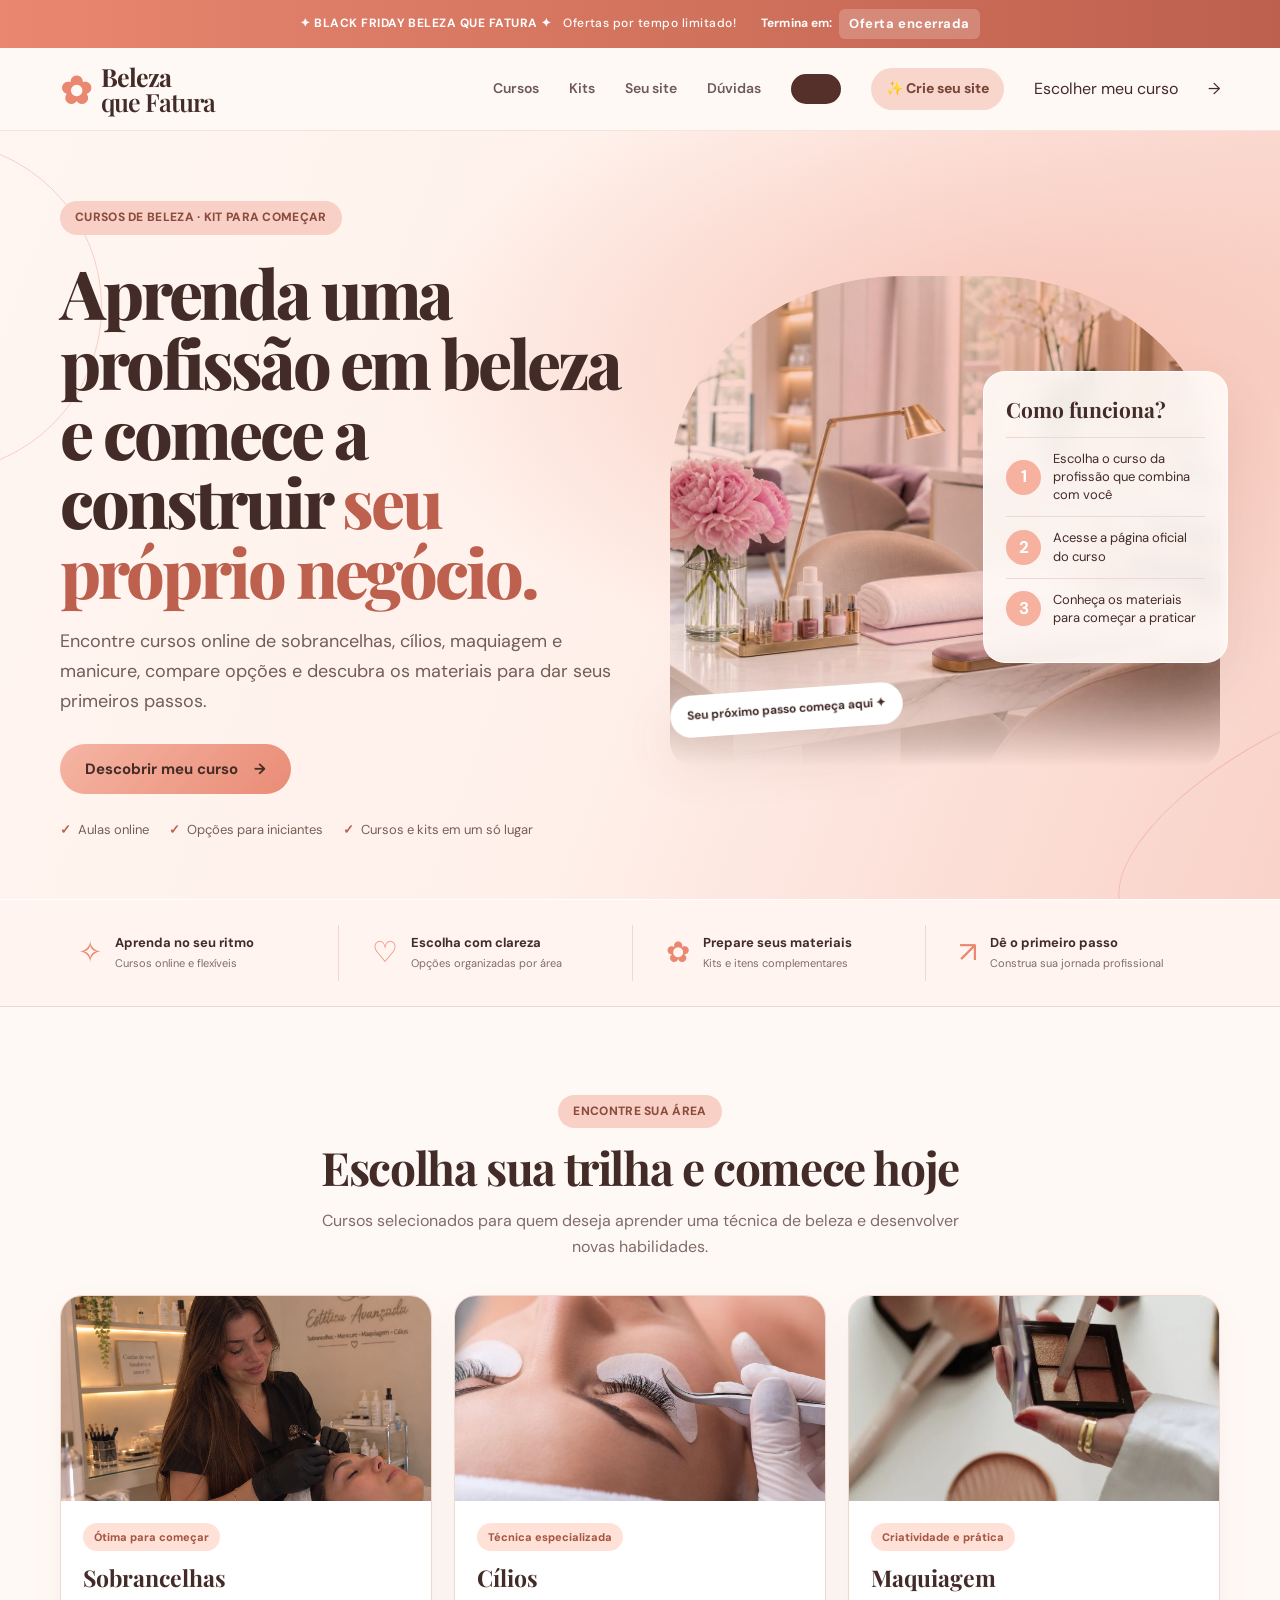
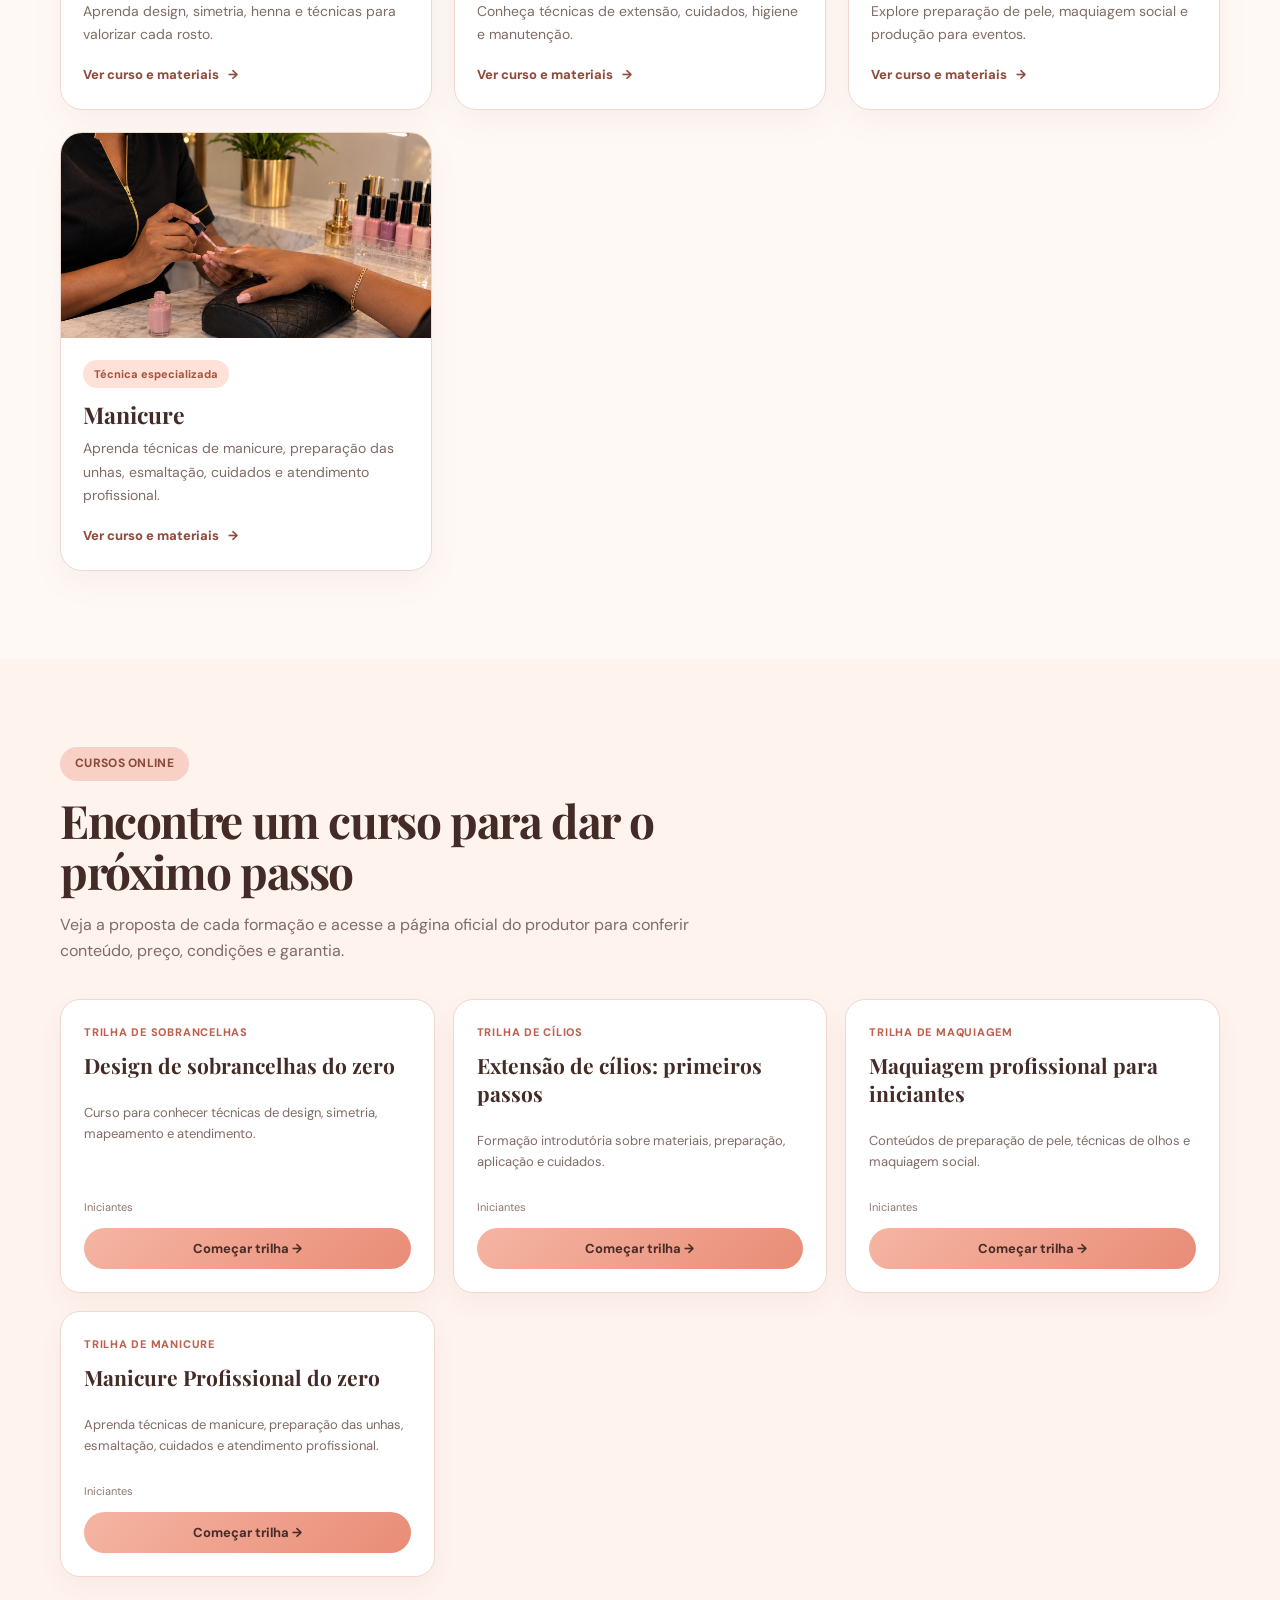
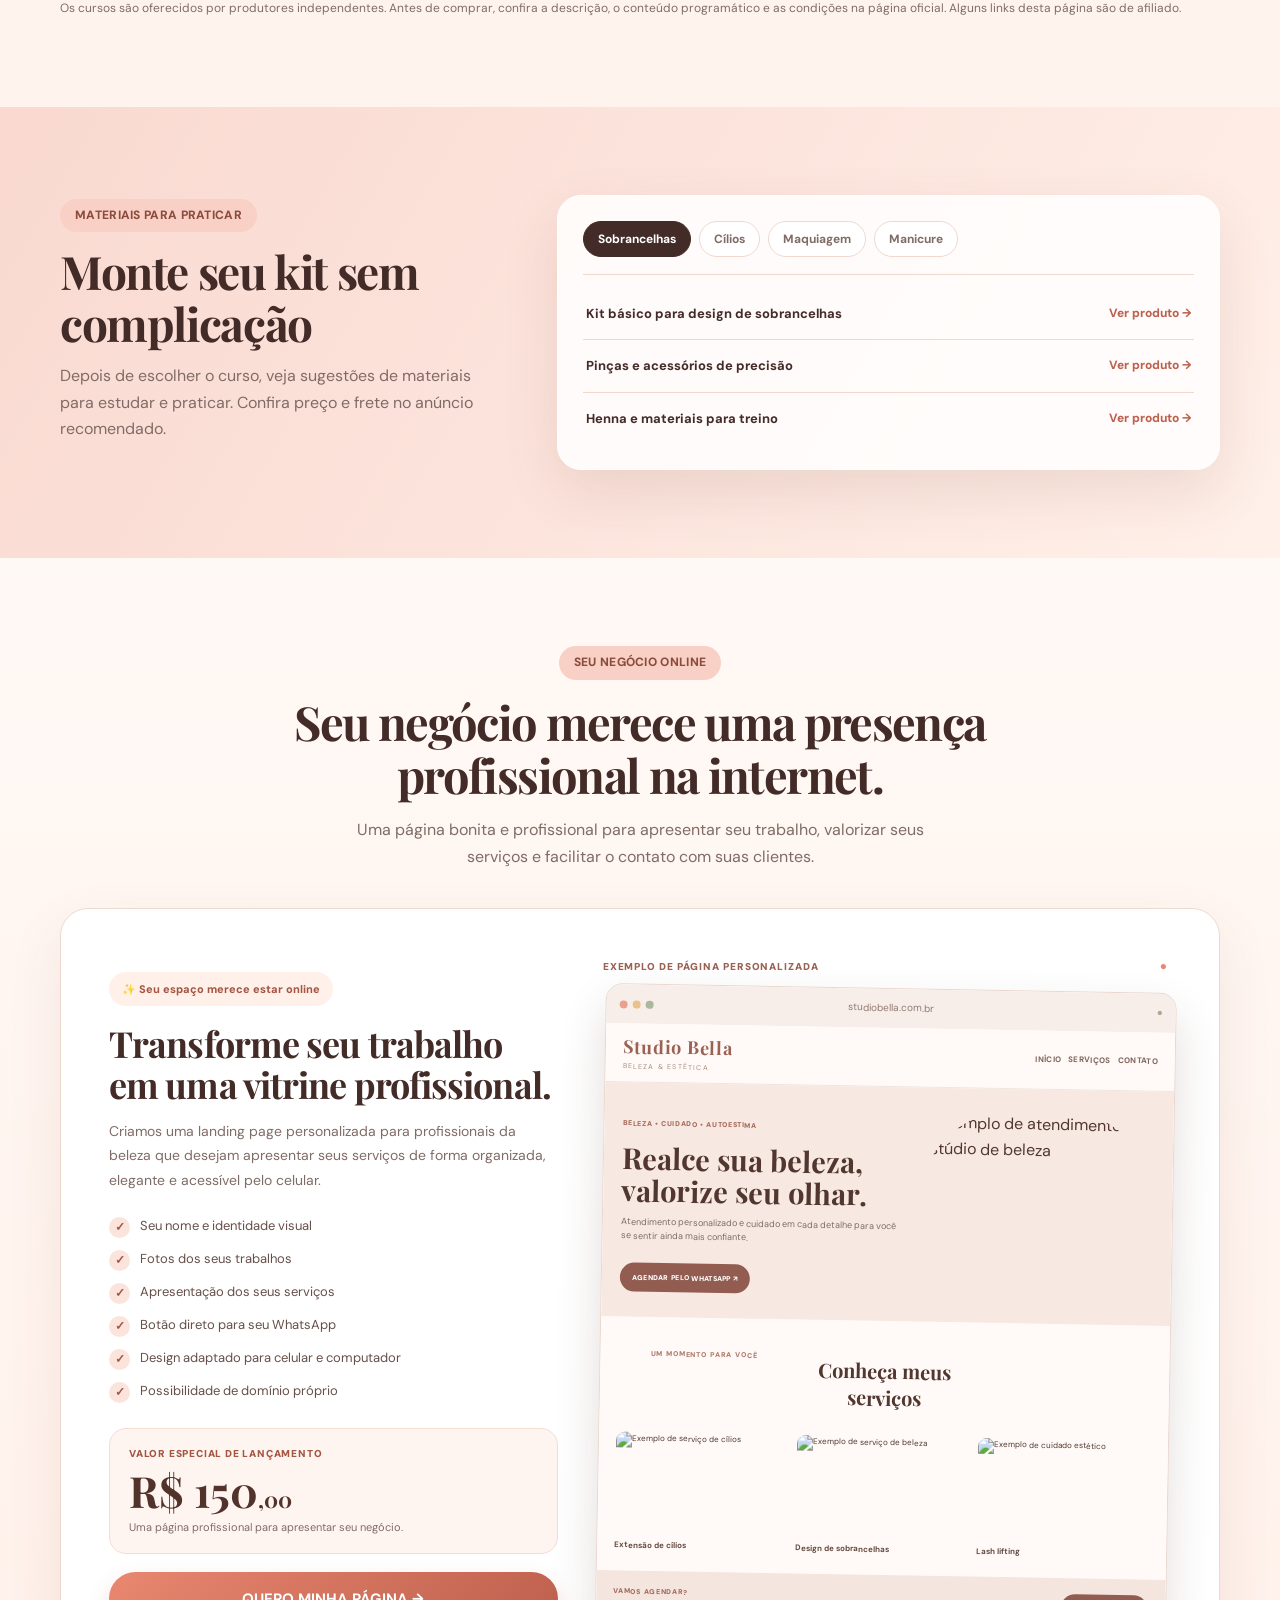
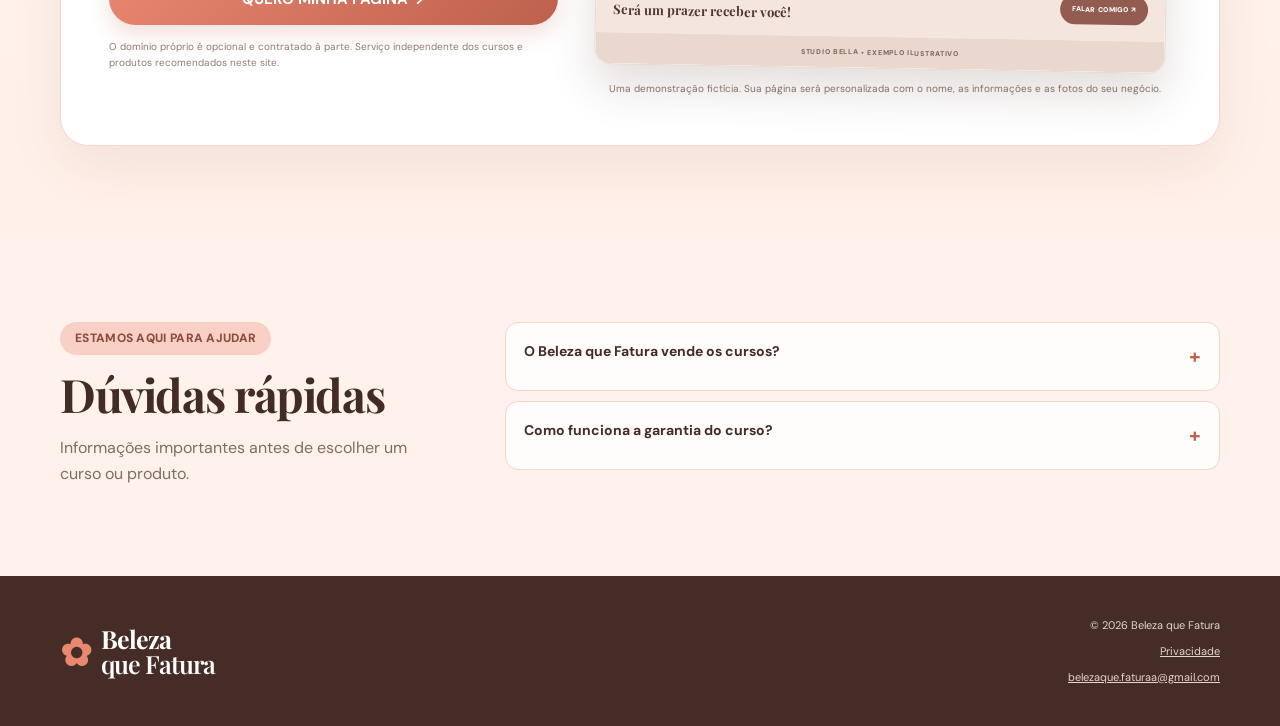
==== commit 818a9829: "add duvidas frequentes" ====
--- a/index.html
+++ b/index.html
@@ -273,22 +273,14 @@
   </div>
 </section>
 
-
-  
-    <!--
+    
     <section class="faq section" id="faq">
       <div class="container faq-layout"><div><span class="eyebrow">Estamos aqui para ajudar</span><h2>Dúvidas rápidas</h2><p>Informações importantes antes de escolher um curso ou produto.</p></div><div class="faq-list">
         <details><summary>O Beleza que Fatura vende os cursos?</summary><p>Não. O site apresenta e recomenda cursos oferecidos por produtores independentes. Ao clicar em um curso, você será direcionada à página oficial de venda, como a Hotmart, quando esse for o canal utilizado pelo produtor.</p></details>
         <details><summary>Como funciona a garantia do curso?</summary><p>O prazo e as regras de reembolso devem ser conferidos na página oficial de cada curso, antes da compra. Não presumimos que todos os produtores ofereçam as mesmas condições.</p></details>
-        <details><summary>Os kits são vendidos pelo site?</summary><p>Não. As sugestões de materiais direcionam para lojas e vendedores externos. Confira avaliações, descrição, frete e política de devolução antes de finalizar a compra.</p></details>
       </div></div>
     </section>
-  -->
-    <!--
-    <section class="newsletter section">
-      <div class="container newsletter-box"><div><span class="newsletter-icon">✉</span><div><h2>Receba novidades e dicas</h2><p>Conteúdos sobre cursos, beleza e empreendedorismo.</p></div></div><form id="newsletterForm"><label class="sr-only" for="email">Seu e-mail</label><input id="email" type="email" placeholder="Seu e-mail" required><button class="button button-primary" type="submit">Quero receber →</button><small id="newsletterMessage">Ao se cadastrar, você concorda em receber comunicações por e-mail.</small></form></div>
-    </section>
-  -->
+  
   </main>
 
   <footer class="footer">
